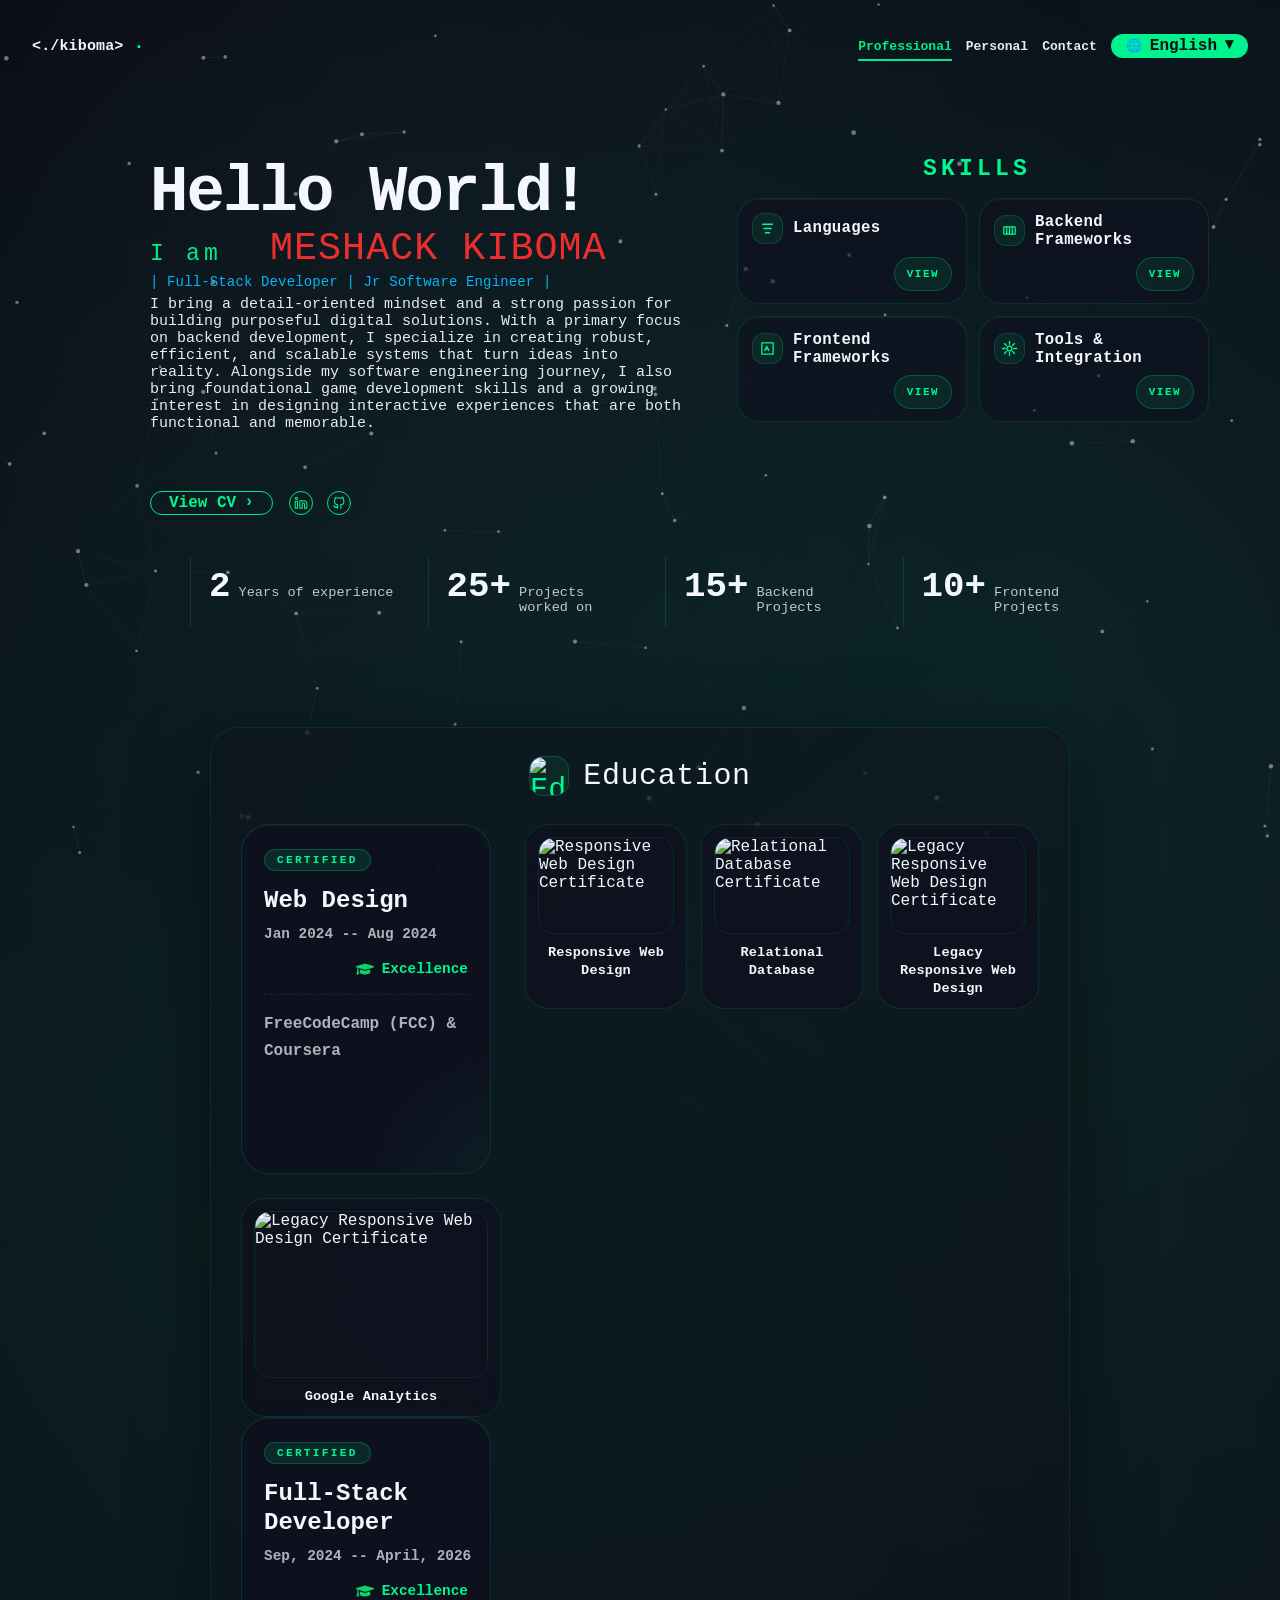
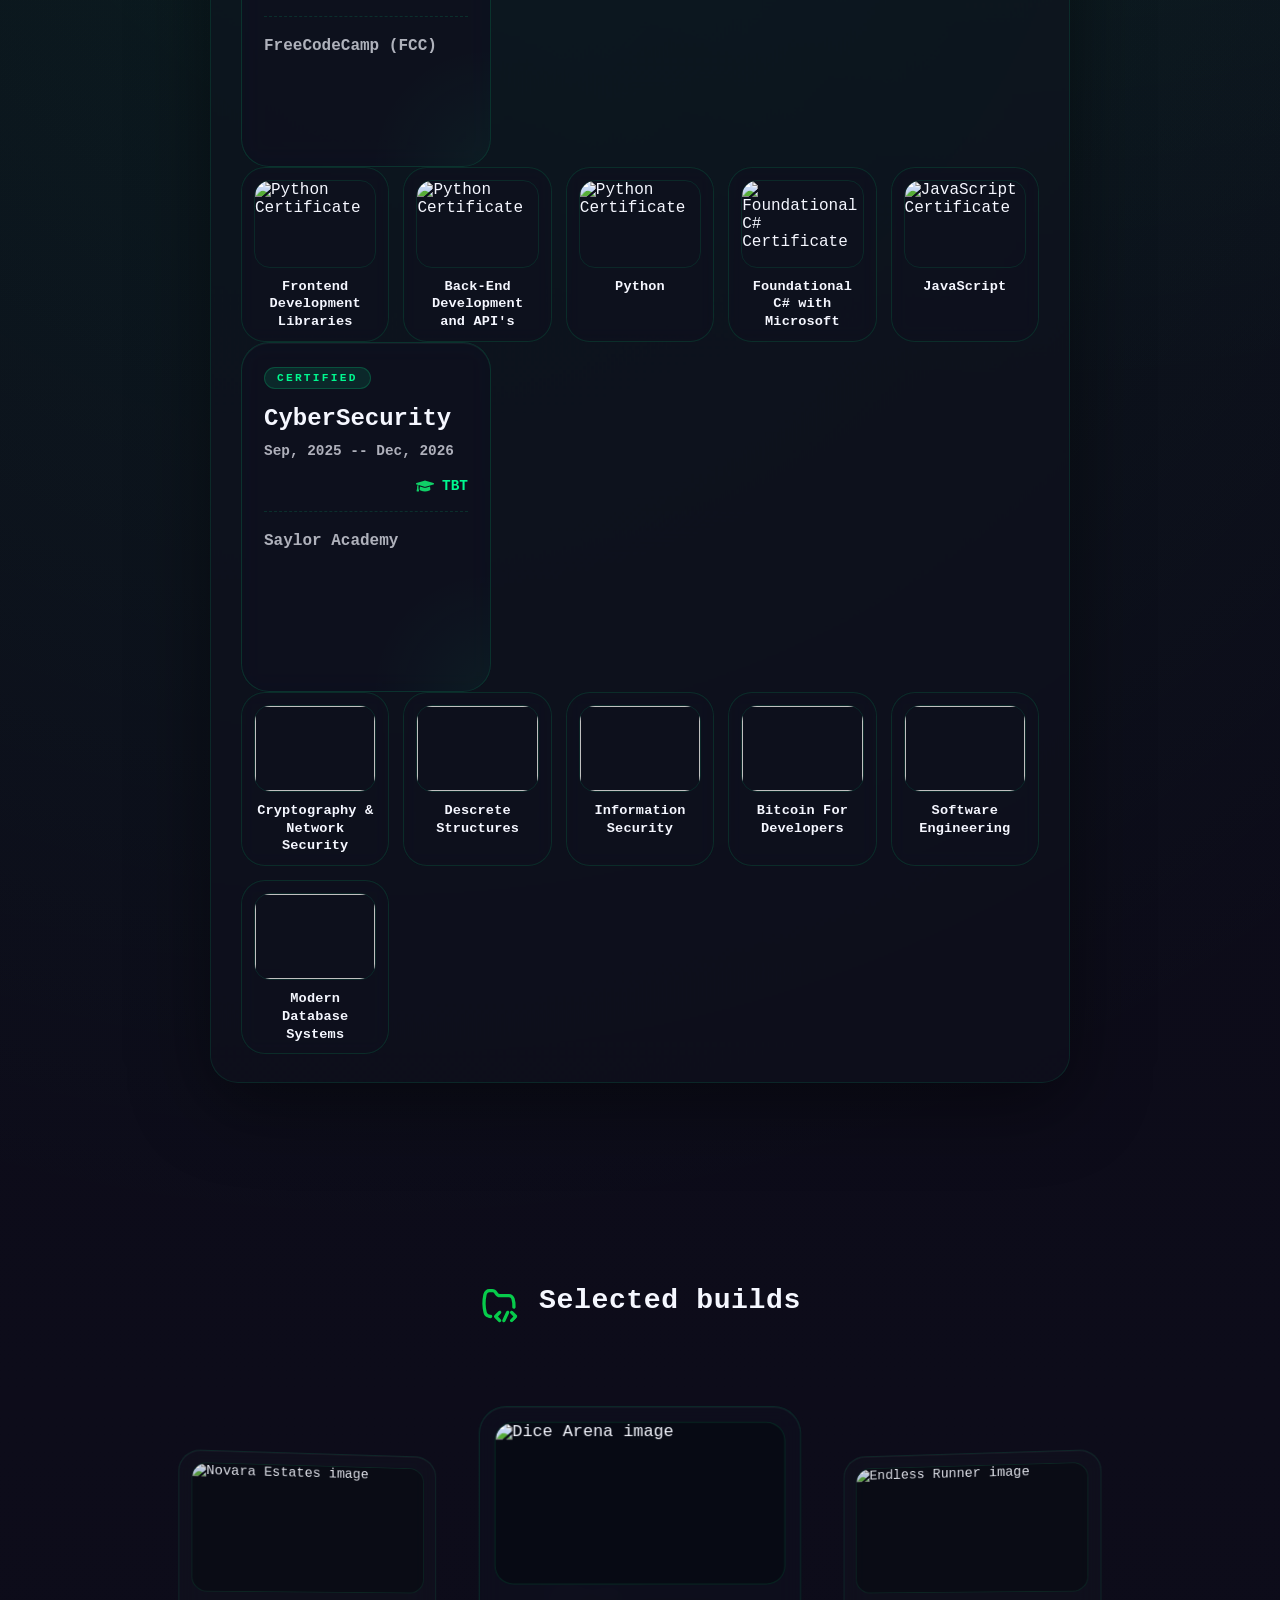
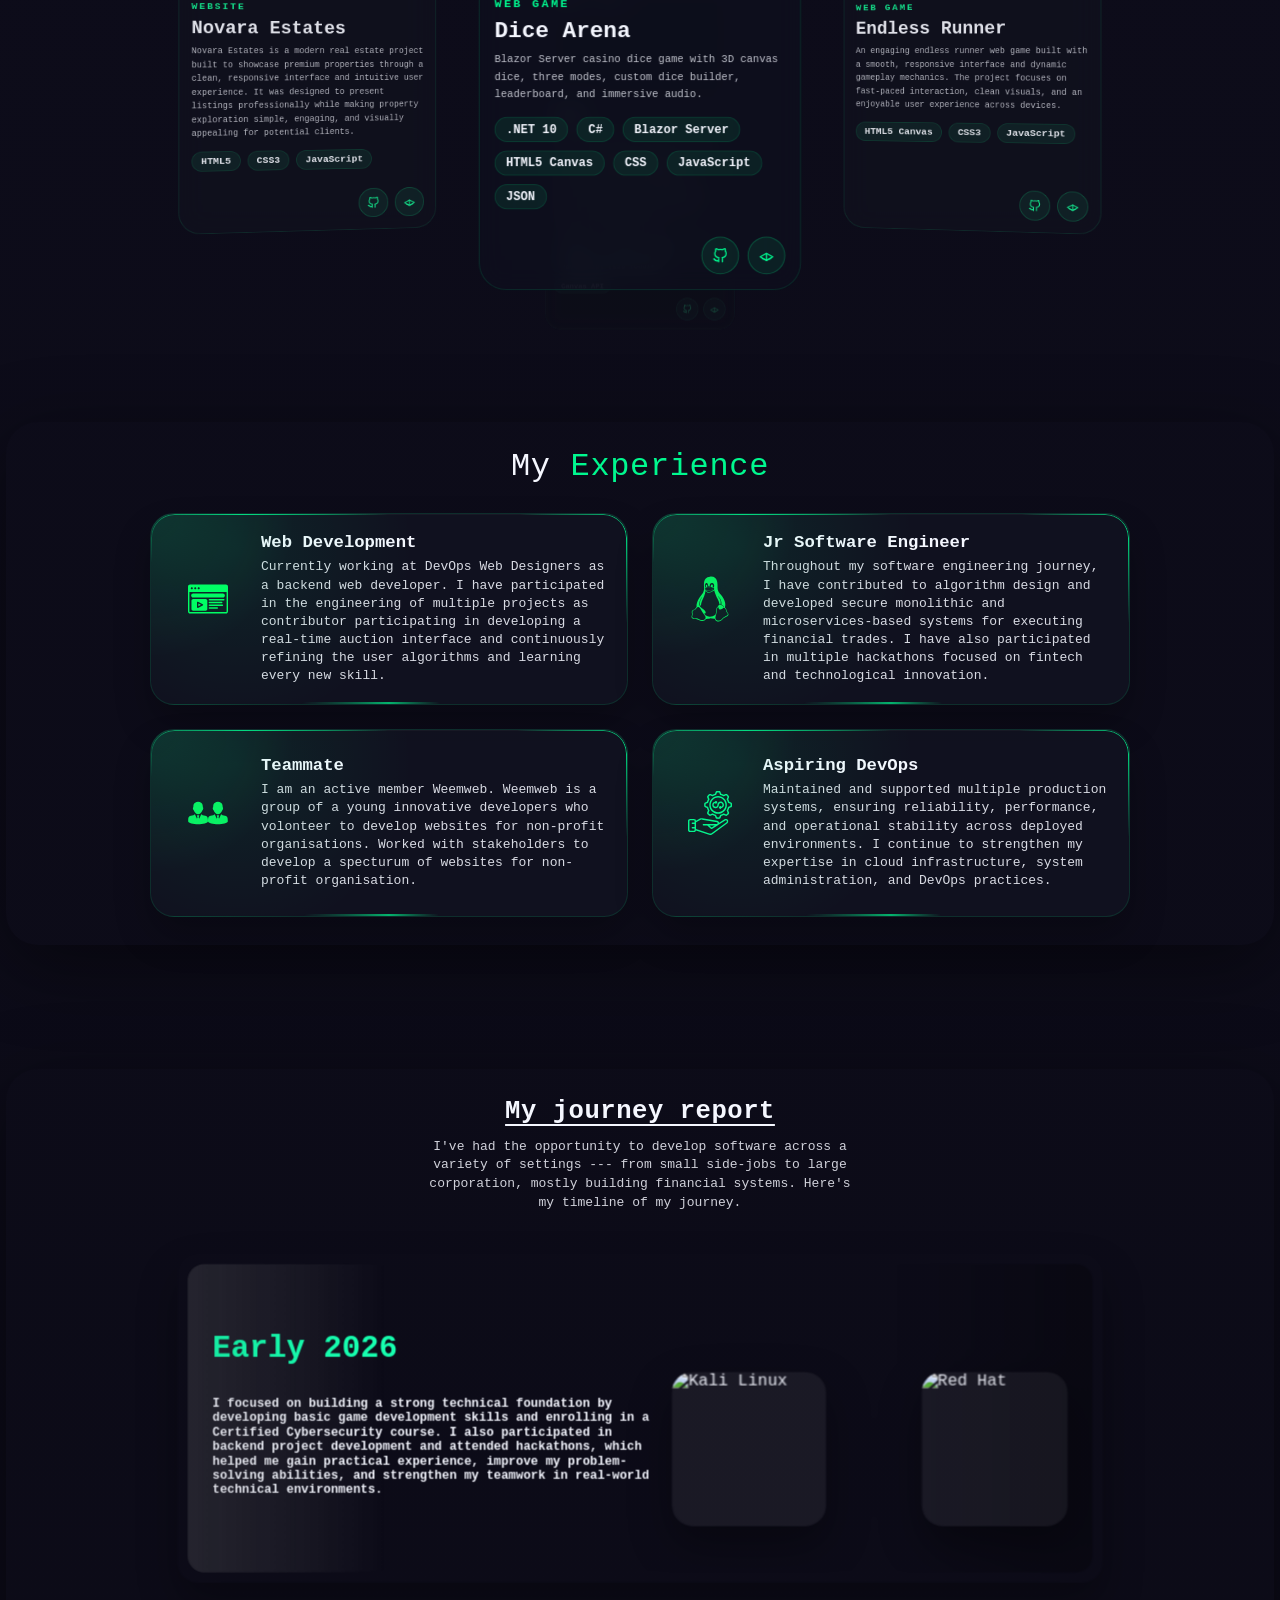
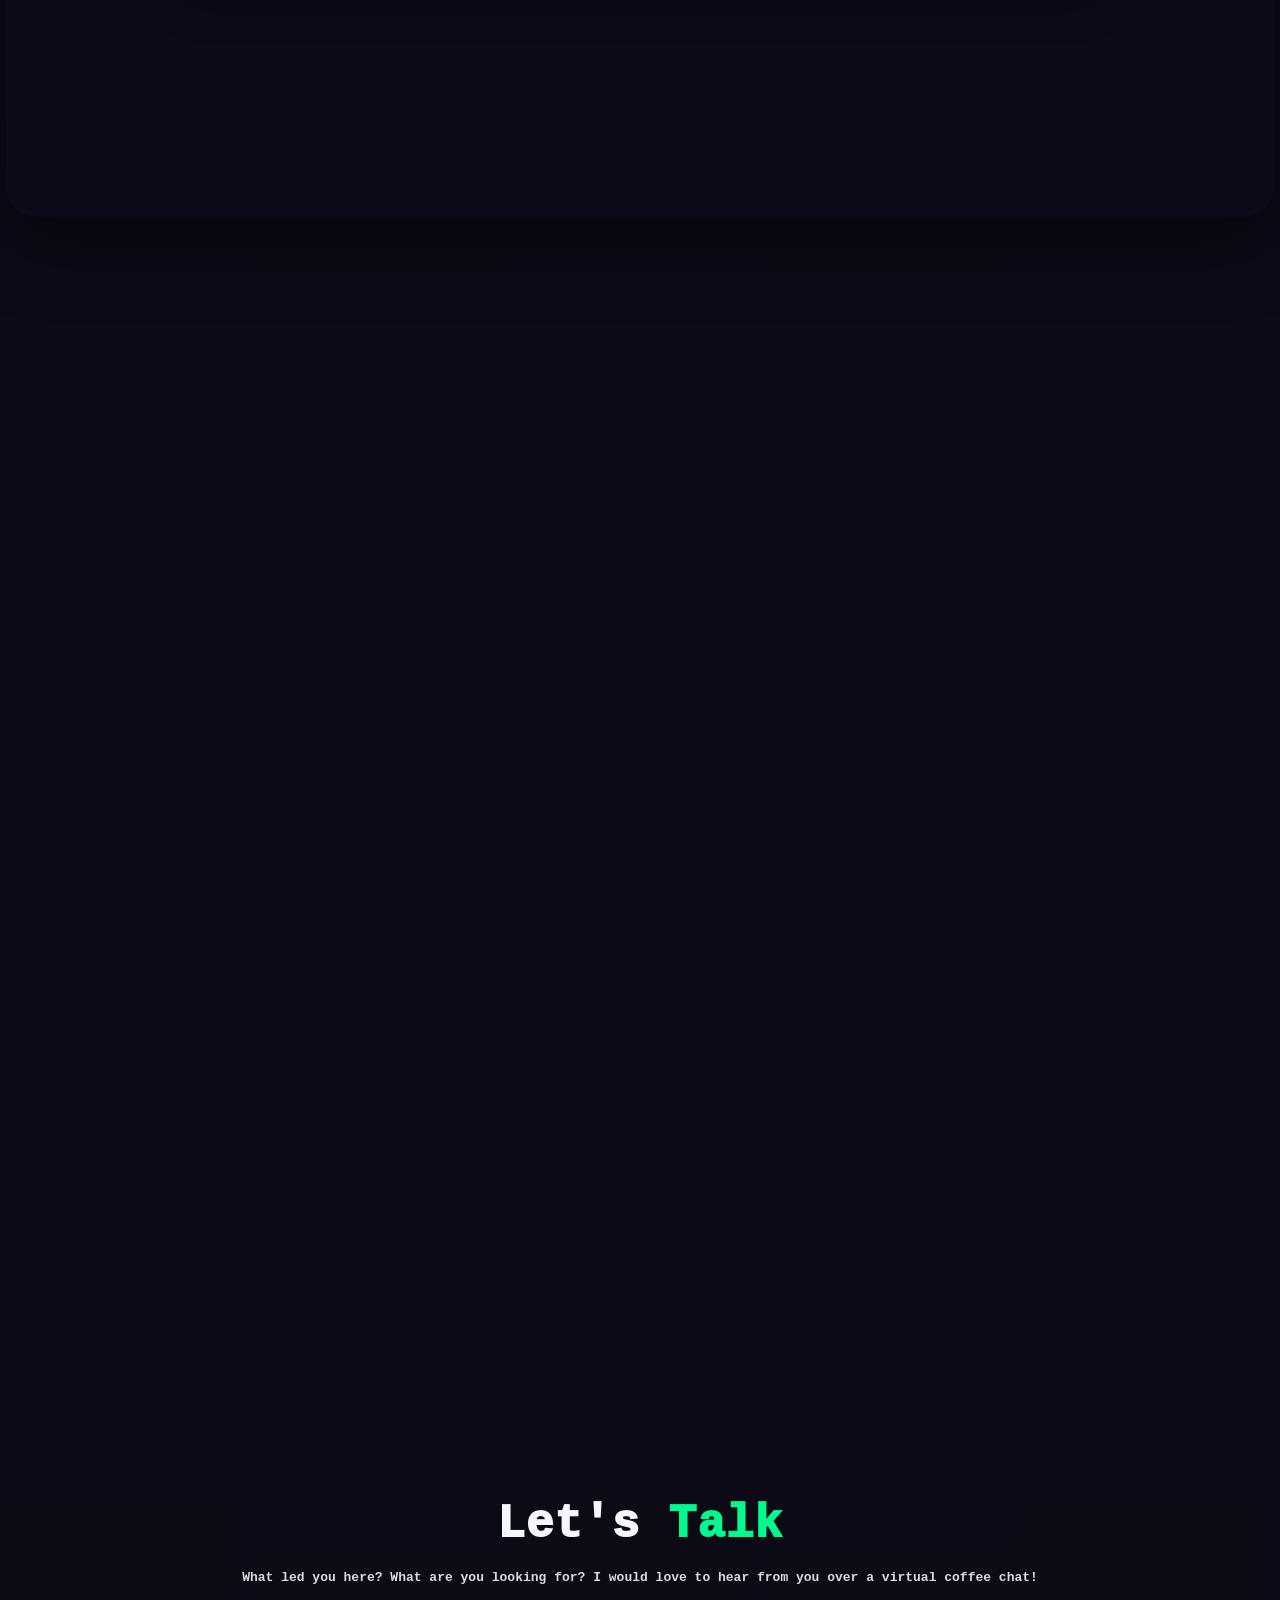
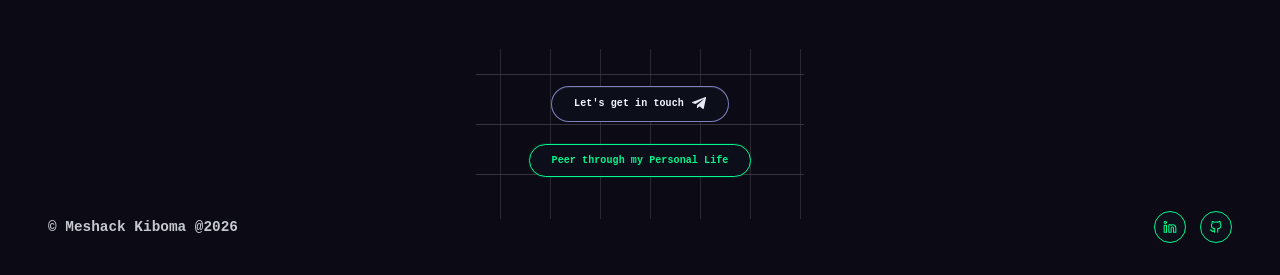
==== index.html @ 8cc611b5 "Add Google analytics Cert" ====
<!DOCTYPE html>
<html lang="en">
  <head>
    <meta charset="UTF-8" />
    <meta name="viewport" content="width=device-width, initial-scale=1.0" />
    <title>&lt;./kiboma&gt; Portfolio</title>
    <meta
      name="description"
      content="Meshack Kiboma | Jr Software engineer | Full Stack Developer | Game Developer | Cryptographer."
    />
    <link rel="stylesheet" href="styles.css" />
  </head>
  <body>
    <canvas id="particle-canvas" aria-hidden="true"></canvas>
    <div class="app-shell">
      <header class="topbar">
        <a class="brand" href="#professional" data-tab-link>
          &lt;./kiboma&gt;
          <span class="brand-dot">.</span>
        </a>
        <nav class="nav" aria-label="Primary">
        <a class="nav-link is-active" href="index.html" data-tab="professional">Professional</a>
        <a class="nav-link" href="personal.html" data-tab="personal">Personal</a>
        <a class="nav-link" href="contact.html" data-tab="contact">Contact</a>

        <div class="language-select" data-select>
          <button class="pill-button language-trigger" type="button" aria-haspopup="listbox" aria-expanded="false">
            <span class="pill-ico" aria-hidden="true">🌐</span>
            <span data-language-label>English</span>
            <span class="chevron">▾</span>
          </button>

          <div class="dropdown" role="listbox" aria-label="Language selector">
            <button type="button" class="dropdown-item is-selected" data-language="English">English</button>
            <button type="button" class="dropdown-item" data-language="Swahili">Swahili</button>
            <button type="button" class="dropdown-item" data-language="Spanish">Spanish</button>
            <button type="button" class="dropdown-item" data-language="Japanese">Japanese</button>
          </div>
        </div>

        <div class="mobile-menu-select" data-select>
          <button class="pill-button language-trigger mobile-menu-trigger" type="button" aria-haspopup="listbox" aria-expanded="false" aria-label="Open menu">
            <span class="hamburger" aria-hidden="true">
              <span></span>
              <span></span>
              <span></span>
            </span>
          </button>
          <div class="dropdown mobile-menu-dropdown" role="listbox" aria-label="Mobile navigation">
            <a class="dropdown-item is-active" href="index.html" data-tab="professional" aria-current="page">Professional</a>
            <a class="dropdown-item" href="personal.html" data-tab="personal">Personal</a>
            <a class="dropdown-item" href="contact.html" data-tab="contact">Contact</a>
            <button type="button" class="dropdown-item" data-language="English">English</button>
          </div>
        </div>
      </nav>
      </header>
      <main>
        <section class="hero" id="professional">
          <div class="hero-copy">
            <div class="name-wrap">
              <h1 class="hero-title">Hello World!</h1>
            </div>
            <p class="eyebrov">I am <p class="name">MESHACK KIBOMA</p></p>
            <p class="hero-summary" data-language-copy>
              | Full-Stack Developer | Jr Software Engineer |
            </p>
            <p class="eyebrow">
              I bring a detail-oriented mindset and a strong passion for building purposeful digital solutions. With a
              primary focus on backend development, I specialize in creating robust, efficient, and scalable systems
              that turn ideas into reality. Alongside my software engineering journey, I also bring foundational game
              development skills and a growing interest in designing interactive experiences that are both functional
              and memorable.
            </p>
            <div class="hero-actions">
              <div class="cv-select" data-select>
                <button class="pill-button cv-trigger" type="button" aria-haspopup="listbox" aria-expanded="false">
                  <span>View CV</span>
                  <span class="chevron">›</span>
                </button>
                <div class="dropdown cv-dropdown" role="listbox" aria-label="CV selector">
                  <button type="button" class="dropdown-item is-selected" data-cv="English CV">English CV</button>
                  <button type="button" class="dropdown-item" data-cv="Swahili CV">Swahili CV</button>
                  <button type="button" class="dropdown-item" data-cv="Spanish CV">Spanish CV</button>
                  <button type="button" class="dropdown-item" data-cv="Japanese CV">Japanese CV</button>
                </div>
              </div>
              <div class="social-links" aria-label="Social links">
                <a
                  class="icon-button"
                  href="https://www.linkedin.com/in/meshack-kiboma-aa88152a0/"
                  aria-label="LinkedIn"
                >
                  <svg
                    viewBox="0 0 24 24"
                    fill="none"
                    stroke="currentColor"
                    stroke-width="1.8"
                    stroke-linecap="round"
                    stroke-linejoin="round"
                    aria-hidden="true"
                  >
                    <path d="M16 8a6 6 0 0 1 6 6v7h-4v-7a2 2 0 0 0-4 0v7h-4V8h4v2" />
                    <path d="M2 9h4v12H2z" />
                    <circle cx="4" cy="4" r="2" />
                  </svg>
                </a>
                <a class="icon-button" href="https://github.com/St-SaintLab" aria-label="GitHub">
                  <svg
                    viewBox="0 0 24 24"
                    fill="none"
                    stroke="currentColor"
                    stroke-width="1.8"
                    stroke-linecap="round"
                    stroke-linejoin="round"
                    aria-hidden="true"
                  >
                    <path
                      d="M9 19c-4.5 1.5-4.5-1.5-6-2m12 4v-3.4c0-1 .3-1.7-.4-2.4 2.8-.3 5.8-1.4 5.8-6.2a4.8 4.8 0 0 0-1.3-3.3 4.4 4.4 0 0 0-.1-3.3s-1.1-.3-3.5 1.3a12.2 12.2 0 0 0-6.4 0C6.7 2.2 5.6 2.5 5.6 2.5a4.4 4.4 0 0 0-.1 3.3A4.8 4.8 0 0 0 4.2 9c0 4.8 3 5.9 5.8 6.2-.5.5-.4 1.2-.3 2.1V21"
                    />
                    <path d="M9 19c-4.5 1.5-4.5-1.5-6-2" />
                  </svg>
                </a>
              </div>
            </div>
          </div>
          <!-- SKILLS PANEL (unchanged) -->
          <aside class="skills-panel" aria-labelledby="skills-title">
            <div class="skills-panel-inner">
              <div class="skills-head">
                <h3 id="skills-title">SKILLS</h3>
              </div>
              <div class="skills-grid">
                <!-- Languages card -->
                <article class="skill-card" data-skill-card>
                  <div class="skill-top">
                    <span class="skill-icon" aria-hidden="true">
                      <svg viewBox="0 0 24 24" fill="none" stroke="currentColor" stroke-width="1.8" stroke-linecap="round" stroke-linejoin="round">
                        <path d="M5 6h14" />
                        <path d="M7 12h10" />
                        <path d="M9 18h6" />
                      </svg>
                    </span>
                    <span class="skill-name">Languages</span>
                  </div>
                  <div class="skill-reveal">
                    <div class="skill-list">
                      <div class="skill-row" data-percent="92"><span class="skill-row-name">Python</span><div class="skill-row-track"><div class="skill-bar"><span class="skill-fill"></span></div><span class="skill-percent">92%</span></div></div>
                      <div class="skill-row" data-percent="90"><span class="skill-row-name">HTML</span><div class="skill-row-track"><div class="skill-bar"><span class="skill-fill"></span></div><span class="skill-percent">90%</span></div></div>
                      <div class="skill-row" data-percent="88"><span class="skill-row-name">CSS</span><div class="skill-row-track"><div class="skill-bar"><span class="skill-fill"></span></div><span class="skill-percent">88%</span></div></div>
                      <div class="skill-row" data-percent="82"><span class="skill-row-name">C#</span><div class="skill-row-track"><div class="skill-bar"><span class="skill-fill"></span></div><span class="skill-percent">82%</span></div></div>
                      <div class="skill-row" data-percent="79"><span class="skill-row-name">Rust</span><div class="skill-row-track"><div class="skill-bar"><span class="skill-fill"></span></div><span class="skill-percent">79%</span></div></div>
                      <div class="skill-row" data-percent="86"><span class="skill-row-name">Java</span><div class="skill-row-track"><div class="skill-bar"><span class="skill-fill"></span></div><span class="skill-percent">86%</span></div></div>
                      <div class="skill-row" data-percent="76"><span class="skill-row-name">C ++</span><div class="skill-row-track"><div class="skill-bar"><span class="skill-fill"></span></div><span class="skill-percent">76%</span></div></div>
                      <div class="skill-row" data-percent="74"><span class="skill-row-name">Swift</span><div class="skill-row-track"><div class="skill-bar"><span class="skill-fill"></span></div><span class="skill-percent">74%</span></div></div>
                      <div class="skill-row" data-percent="78"><span class="skill-row-name">Kotlin</span><div class="skill-row-track"><div class="skill-bar"><span class="skill-fill"></span></div><span class="skill-percent">78%</span></div></div>
                      <div class="skill-row" data-percent="87"><span class="skill-row-name">TypeScript</span><div class="skill-row-track"><div class="skill-bar"><span class="skill-fill"></span></div><span class="skill-percent">87%</span></div></div>
                    </div>
                  </div>
                  <button class="pill-button skill-view-btn" type="button" data-skill-view aria-label="View Languages skills">view</button>
                </article>
                <!-- Backend Frameworks card -->
                <article class="skill-card" data-skill-card>
                  <div class="skill-top">
                    <span class="skill-icon" aria-hidden="true">
                      <svg viewBox="0 0 24 24" fill="none" stroke="currentColor" stroke-width="1.8" stroke-linecap="round" stroke-linejoin="round">
                        <path d="M4 7h16v10H4z" />
                        <path d="M8 7v10" />
                        <path d="M12 7v10" />
                        <path d="M16 7v10" />
                      </svg>
                    </span>
                    <span class="skill-name">Backend Frameworks</span>
                  </div>
                  <div class="skill-reveal">
                    <div class="skill-list">
                      <div class="skill-row" data-percent="91"><span class="skill-row-name">Django(Python)</span><div class="skill-row-track"><div class="skill-bar"><span class="skill-fill"></span></div><span class="skill-percent">91%</span></div></div>
                      <div class="skill-row" data-percent="89"><span class="skill-row-name">Laravel</span><div class="skill-row-track"><div class="skill-bar"><span class="skill-fill"></span></div><span class="skill-percent">89%</span></div></div>
                      <div class="skill-row" data-percent="84"><span class="skill-row-name">Spring</span><div class="skill-row-track"><div class="skill-bar"><span class="skill-fill"></span></div><span class="skill-percent">84%</span></div></div>
                      <div class="skill-row" data-percent="83"><span class="skill-row-name">Ruby on Rails</span><div class="skill-row-track"><div class="skill-bar"><span class="skill-fill"></span></div><span class="skill-percent">83%</span></div></div>
                      <div class="skill-row" data-percent="87"><span class="skill-row-name">ASP.NET Core</span><div class="skill-row-track"><div class="skill-bar"><span class="skill-fill"></span></div><span class="skill-percent">87%</span></div></div>
                      <div class="skill-row" data-percent="82"><span class="skill-row-name">Node.js / Express</span><div class="skill-row-track"><div class="skill-bar"><span class="skill-fill"></span></div><span class="skill-percent">82%</span></div></div>
                      <div class="skill-row" data-percent="88"><span class="skill-row-name">Flask</span><div class="skill-row-track"><div class="skill-bar"><span class="skill-fill"></span></div><span class="skill-percent">88%</span></div></div>
                    </div>
                  </div>
                  <button class="pill-button skill-view-btn" type="button" data-skill-view aria-label="View Backend Frameworks skills">view</button>
                </article>
                <!-- Frontend Frameworks card -->
                <article class="skill-card" data-skill-card>
                  <div class="skill-top">
                    <span class="skill-icon" aria-hidden="true">
                      <svg viewBox="0 0 24 24" fill="none" stroke="currentColor" stroke-width="1.8" stroke-linecap="round" stroke-linejoin="round">
                        <path d="M4 4h16v16H4z" />
                        <path d="M8 15l3-6 3 6" />
                        <path d="M9 13h4" />
                      </svg>
                    </span>
                    <span class="skill-name">Frontend Frameworks</span>
                  </div>
                  <div class="skill-reveal">
                    <div class="skill-list">
                      <div class="skill-row" data-percent="90"><span class="skill-row-name">React</span><div class="skill-row-track"><div class="skill-bar"><span class="skill-fill"></span></div><span class="skill-percent">90%</span></div></div>
                      <div class="skill-row" data-percent="82"><span class="skill-row-name">Angular</span><div class="skill-row-track"><div class="skill-bar"><span class="skill-fill"></span></div><span class="skill-percent">82%</span></div></div>
                      <div class="skill-row" data-percent="78"><span class="skill-row-name">Svelte</span><div class="skill-row-track"><div class="skill-bar"><span class="skill-fill"></span></div><span class="skill-percent">78%</span></div></div>
                      <div class="skill-row" data-percent="86"><span class="skill-row-name">Next.js</span><div class="skill-row-track"><div class="skill-bar"><span class="skill-fill"></span></div><span class="skill-percent">86%</span></div></div>
                      <div class="skill-row" data-percent="74"><span class="skill-row-name">Nuxt</span><div class="skill-row-track"><div class="skill-bar"><span class="skill-fill"></span></div><span class="skill-percent">74%</span></div></div>
                      <div class="skill-row" data-percent="70"><span class="skill-row-name">Ember</span><div class="skill-row-track"><div class="skill-bar"><span class="skill-fill"></span></div><span class="skill-percent">70%</span></div></div>
                    </div>
                  </div>
                  <button class="pill-button skill-view-btn" type="button" data-skill-view aria-label="View Frontend Frameworks skills">view</button>
                </article>
                <!-- Tools & Integration card -->
                <article class="skill-card" data-skill-card>
                  <div class="skill-top">
                    <span class="skill-icon" aria-hidden="true">
                      <svg viewBox="0 0 24 24" fill="none" stroke="currentColor" stroke-width="1.8" stroke-linecap="round" stroke-linejoin="round">
                        <path d="M12 2v4" />
                        <path d="M12 18v4" />
                        <path d="M4.9 4.9l2.8 2.8" />
                        <path d="M16.3 16.3l2.8 2.8" />
                        <path d="M2 12h4" />
                        <path d="M18 12h4" />
                        <path d="M4.9 19.1l2.8-2.8" />
                        <path d="M16.3 7.7l2.8-2.8" />
                        <circle cx="12" cy="12" r="3.5" />
                      </svg>
                    </span>
                    <span class="skill-name">Tools &amp; Integration</span>
                  </div>
                  <div class="skill-reveal">
                    <div class="skill-list">
                      <div class="skill-row" data-percent="88"><span class="skill-row-name">Version control</span><div class="skill-row-track"><div class="skill-bar"><span class="skill-fill"></span></div><span class="skill-percent">88%</span></div></div>
                      <div class="skill-row" data-percent="90"><span class="skill-row-name">Code editors / IDEs</span><div class="skill-row-track"><div class="skill-bar"><span class="skill-fill"></span></div><span class="skill-percent">90%</span></div></div>
                      <div class="skill-row" data-percent="84"><span class="skill-row-name">Build and dependency tools</span><div class="skill-row-track"><div class="skill-bar"><span class="skill-fill"></span></div><span class="skill-percent">84%</span></div></div>
                      <div class="skill-row" data-percent="79"><span class="skill-row-name">CI/CD tools</span><div class="skill-row-track"><div class="skill-bar"><span class="skill-fill"></span></div><span class="skill-percent">79%</span></div></div>
                      <div class="skill-row" data-percent="81"><span class="skill-row-name">API integration tools</span><div class="skill-row-track"><div class="skill-bar"><span class="skill-fill"></span></div><span class="skill-percent">81%</span></div></div>
                      <div class="skill-row" data-percent="76"><span class="skill-row-name">Container and deployment tools</span><div class="skill-row-track"><div class="skill-bar"><span class="skill-fill"></span></div><span class="skill-percent">76%</span></div></div>
                      <div class="skill-row" data-percent="83"><span class="skill-row-name">Testing tools</span><div class="skill-row-track"><div class="skill-bar"><span class="skill-fill"></span></div><span class="skill-percent">83%</span></div></div>
                      <div class="skill-row" data-percent="77"><span class="skill-row-name">Project management tools</span><div class="skill-row-track"><div class="skill-bar"><span class="skill-fill"></span></div><span class="skill-percent">77%</span></div></div>
                      <div class="skill-row" data-percent="75"><span class="skill-row-name">Monitoring tools</span><div class="skill-row-track"><div class="skill-bar"><span class="skill-fill"></span></div><span class="skill-percent">75%</span></div></div>
                    </div>
                  </div>
                  <button class="pill-button skill-view-btn" type="button" data-skill-view aria-label="View Tools and Integration skills">view</button>
                </article>
              </div>
            </div>
          </aside>
          <!-- Skills modal backdrop (unchanged) -->
          <div class="modal-backdrop skills-modal" id="skills-modal" aria-hidden="true">
            <div class="modal-panel skills-modal-panel" role="dialog" aria-modal="true" aria-labelledby="skills-modal-title">
              <div class="modal-head skills-modal-head">
                <div class="skill-modal-title-wrap">
                  <span class="skill-icon skill-modal-icon" data-skill-modal-icon aria-hidden="true"></span>
                  <div>
                    <p class="modal-kicker">Skill breakdown</p>
                    <h3 id="skills-modal-title">Languages</h3>
                  </div>
                </div>
                <button class="modal-close" type="button" data-skill-modal-close aria-label="Close skills popup">×</button>
              </div>
              <div class="skill-modal-body" data-skill-modal-body></div>
            </div>
          </div>
        </section>
        <!-- STATS ROW (unchanged) -->
        <section class="stats-row" aria-label="Statistics">
          <article class="stat-card" data-stat>
            <strong>2</strong>
            <span>Years of experience</span>
          </article>
          <article class="stat-card" data-stat>
            <strong>25+</strong>
            <span>Projects worked on</span>
          </article>
          <article class="stat-card" data-stat>
            <strong>15+</strong>
            <span>Backend Projects</span>
          </article>
          <article class="stat-card" data-stat>
            <strong>10+</strong>
            <span>Frontend Projects</span>
          </article>
        </section>
        <!-- ==================== NEW EDUCATION SECTION ==================== -->
        <section class="content-section education-section" id="education">
          <div class="section-card education-card">
            <div class="education-header">
              <span class="education-icon" aria-hidden="true">
                <svg viewBox="0 0 24 24" fill="none" stroke="currentColor" stroke-width="1.8" stroke-linecap="round" stroke-linejoin="round">
                  <img src="https://cdn.imgtree.co/images/hRj4reM9.png" alt="Education Icon" />
                </svg>
              </span>
              <h2 class="section-title">Education</h2>
            </div>

            <div class="education-grid">
              <!-- New Web Design degree card above Full-Stack -->
              <article class="degree-card">
                <div class="degree-badge">Certified</div>
                <h3 class="degree-title">Web Design</h3>
                <div class="degree-meta">
                  <span class="degree-period">Jan 2024 -- Aug 2024</span>
                  <div class="degree-score-wrap">
                    <img src="assets/star-medal.svg" alt="" class="score-icon" />
                    <span class="degree-score">Excellence</span>
                  </div>
                </div>
                <p class="degree-institution">FreeCodeCamp (FCC) & Coursera</p>
                <div class="degree-decoration"></div>
              </article>


              <div class="certificates-row">
                <!-- Responsive Web Design -->
                <div class="cert-card" data-cert="RWD" data-link="https://www.freecodecamp.org/certification/kiboma/responsive-web-design-v9">
                  <div class="cert-image-wrapper">
                    <img src="https://cdn.imgtree.co/images/6aL9p9VG.png" alt="Responsive Web Design Certificate" loading="lazy" />
                    <div class="cert-overlay">
                      <button class="cert-fullscreen" type="button" aria-label="View full certificate">
                        <svg viewBox="0 0 24 24" fill="none" stroke="currentColor" stroke-width="2">
                          <path d="M8 3H5a2 2 0 0 0-2 2v3m18 0V5a2 2 0 0 0-2-2h-3m0 18h3a2 2 0 0 0 2-2v-3M3 16v3a2 2 0 0 0 2 2h3" />
                        </svg>
                      </button>
                    </div>
                  </div>
                  <span class="cert-title">Responsive Web Design</span>
                </div>
                <!-- Relational Database -->
                <div class="cert-card" data-cert="Database" data-link="https://www.freecodecamp.org/certification/kiboma/relational-databases-v9">
                  <div class="cert-image-wrapper">
                    <img src="https://cdn.imgtree.co/images/vyQzcm39.png" alt="Relational Database Certificate" loading="lazy" />
                    <div class="cert-overlay">
                      <button class="cert-fullscreen" type="button" aria-label="View full certificate">
                        <svg viewBox="0 0 24 24" fill="none" stroke="currentColor" stroke-width="2">
                          <path d="M8 3H5a2 2 0 0 0-2 2v3m18 0V5a2 2 0 0 0-2-2h-3m0 18h3a2 2 0 0 0 2-2v-3M3 16v3a2 2 0 0 0 2 2h3" />
                        </svg>
                      </button>
                    </div>
                  </div>
                  <span class="cert-title">Relational Database</span>
                </div>

                <!-- Legacy Responsive Web Design -->
                <div class="cert-card" data-cert="RWD" data-link="https://www.freecodecamp.org/certification/kiboma/responsive-web-design">
                  <div class="cert-image-wrapper">
                    <img src="https://cdn.imgtree.co/images/spalY8Ow.png" alt="Legacy Responsive Web Design Certificate" loading="lazy" />
                    <div class="cert-overlay">
                      <button class="cert-fullscreen" type="button" aria-label="View full certificate">
                        <svg viewBox="0 0 24 24" fill="none" stroke="currentColor" stroke-width="2">
                          <path d="M8 3H5a2 2 0 0 0-2 2v3m18 0V5a2 2 0 0 0-2-2h-3m0 18h3a2 2 0 0 0 2-2v-3M3 16v3a2 2 0 0 0 2 2h3" />
                        </svg>
                      </button>
                    </div>
                  </div>
                  <span class="cert-title">Legacy Responsive Web Design</span>
                </div>
              </div>
                <!-- Legacy Responsive Web Design -->
                <div class="cert-card" data-cert="RWD" data-link="https://www.coursera.org/account/accomplishments/certificate/DNW9Z2G6VOL6">
                  <div class="cert-image-wrapper">
                    <img src="https://i.ibb.co/zWcMnXvQ/Google-analytics-certificate.png" alt="Legacy Responsive Web Design Certificate" loading="lazy" />
                    <div class="cert-overlay">
                      <button class="cert-fullscreen" type="button" aria-label="View full certificate">
                        <svg viewBox="0 0 24 24" fill="none" stroke="currentColor" stroke-width="2">
                          <path d="M8 3H5a2 2 0 0 0-2 2v3m18 0V5a2 2 0 0 0-2-2h-3m0 18h3a2 2 0 0 0 2-2v-3M3 16v3a2 2 0 0 0 2 2h3" />
                        </svg>
                      </button>
                    </div>
                  </div>
                  <span class="cert-title">Google Analytics</span>
                </div>
              </div>
            
              <!-- Main degree card (Full-Stack Developer) -->
              <article class="degree-card">
                <div class="degree-badge">Certified</div>
                <h3 class="degree-title">Full-Stack Developer</h3>
                <div class="degree-meta">
                  <span class="degree-period">Sep, 2024 -- April, 2026</span>
                  <div class="degree-score-wrap">
                    <img src="assets/star-medal.svg" alt="" class="score-icon" />
                    <span class="degree-score">Excellence</span>
                  </div>
                </div>
                <p class="degree-institution">FreeCodeCamp (FCC)</p>
                <div class="degree-decoration"></div>
              </article>

              <!-- Certificate cards row -->
              <div class="certificates-row">
                <!-- Front end Development Libraries -->
                <div class="cert-card" data-cert="Python" data-link="https://www.freecodecamp.org/certification/kiboma/front-end-development-libraries-v9">
                  <div class="cert-image-wrapper">
                    <img src="https://i.ibb.co/rfRbwJz7/frontend.png" alt="Python Certificate" loading="lazy" />
                    <div class="cert-overlay">
                      <button class="cert-fullscreen" type="button" aria-label="View full certificate">
                        <svg viewBox="0 0 24 24" fill="none" stroke="currentColor" stroke-width="2">
                          <path d="M8 3H5a2 2 0 0 0-2 2v3m18 0V5a2 2 0 0 0-2-2h-3m0 18h3a2 2 0 0 0 2-2v-3M3 16v3a2 2 0 0 0 2 2h3" />
                        </svg>
                      </button>
                    </div>
                  </div>
                  <span class="cert-title">Frontend Development Libraries</span>
                </div>
                <!-- Back-End Development and API's -->
                <div class="cert-card" data-cert="Python" data-link="https://www.freecodecamp.org/certification/kiboma/back-end-development-and-apis-v9">
                  <div class="cert-image-wrapper">
                    <img src="https://i.ibb.co/yG90bpm/backend.png" alt="Python Certificate" loading="lazy" />
                    <div class="cert-overlay">
                      <button class="cert-fullscreen" type="button" aria-label="View full certificate">
                        <svg viewBox="0 0 24 24" fill="none" stroke="currentColor" stroke-width="2">
                          <path d="M8 3H5a2 2 0 0 0-2 2v3m18 0V5a2 2 0 0 0-2-2h-3m0 18h3a2 2 0 0 0 2-2v-3M3 16v3a2 2 0 0 0 2 2h3" />
                        </svg>
                      </button>
                    </div>
                  </div>
                  <span class="cert-title">Back-End Development and API's</span>
                </div>
                <!-- Python -->
                <div class="cert-card" data-cert="Python" data-link="https://www.freecodecamp.org/certification/kiboma/python-v9">
                  <div class="cert-image-wrapper">
                    <img src="https://cdn.imgtree.co/images/DJfe34e7.png" alt="Python Certificate" loading="lazy" />
                    <div class="cert-overlay">
                      <button class="cert-fullscreen" type="button" aria-label="View full certificate">
                        <svg viewBox="0 0 24 24" fill="none" stroke="currentColor" stroke-width="2">
                          <path d="M8 3H5a2 2 0 0 0-2 2v3m18 0V5a2 2 0 0 0-2-2h-3m0 18h3a2 2 0 0 0 2-2v-3M3 16v3a2 2 0 0 0 2 2h3" />
                        </svg>
                      </button>
                    </div>
                  </div>
                  <span class="cert-title">Python</span>
                </div>
                <!-- Foundational C# with Microsoft -->
                <div class="cert-card" data-cert="C#" data-link="https://www.freecodecamp.org/certification/kiboma/foundational-c-sharp-with-microsoft">
                  <div class="cert-image-wrapper">
                    <img src="https://cdn.imgtree.co/images/kbEj3H60.png" alt="Foundational C# Certificate" loading="lazy" />
                    <div class="cert-overlay">
                      <button class="cert-fullscreen" type="button" aria-label="View full certificate">
                        <svg viewBox="0 0 24 24" fill="none" stroke="currentColor" stroke-width="2">
                          <path d="M8 3H5a2 2 0 0 0-2 2v3m18 0V5a2 2 0 0 0-2-2h-3m0 18h3a2 2 0 0 0 2-2v-3M3 16v3a2 2 0 0 0 2 2h3" />
                        </svg>
                      </button>
                    </div>
                  </div>
                  <span class="cert-title">Foundational C# with Microsoft</span>
                </div>

                <!-- JavaScript -->
                <div class="cert-card" data-cert="JavaScript" data-link="https://www.freecodecamp.org/certification/kiboma/javascript-v9">
                  <div class="cert-image-wrapper">
                    <img src="https://cdn.imgtree.co/images/IJe_3S-L.png" alt="JavaScript Certificate" loading="lazy" />
                    <div class="cert-overlay">
                      <button class="cert-fullscreen" type="button" aria-label="View full certificate">
                        <svg viewBox="0 0 24 24" fill="none" stroke="currentColor" stroke-width="2">
                          <path d="M8 3H5a2 2 0 0 0-2 2v3m18 0V5a2 2 0 0 0-2-2h-3m0 18h3a2 2 0 0 0 2-2v-3M3 16v3a2 2 0 0 0 2 2h3" />
                        </svg>
                      </button>
                    </div>
                  </div>
                  <span class="cert-title">JavaScript</span>
                </div>
              </div>

              <!-- Saylor University degree card -->
              <article class="degree-card">
                <div class="degree-badge">Certified</div>
                <h3 class="degree-title">CyberSecurity</h3>
                <div class="degree-meta">
                  <span class="degree-period">Sep, 2025 -- Dec, 2026</span>
                  <div class="degree-score-wrap">
                    <img src="assets/star-medal.svg" alt="" class="score-icon" />
                    <span class="degree-score">TBT</span>
                  </div>
                </div>
                <p class="degree-institution">Saylor Academy</p>
                <div class="degree-decoration"></div>
              </article>

              <!-- Saylor certificates row -->
              <div class="certificates-row">
                <!-- Cryptography & Neywork Security -->
                <div class="cert-card" data-cert="Cryptography" data-link="#">
                  <div class="cert-image-wrapper">
                    <img cert-image-card loading="lazy" />
                    <div class="cert-overlay"></div>
                  </div>
                  <span class="cert-title">Cryptography & Network Security</span>
                </div>

                <!-- Descrete Structures -->
                <div class="cert-card" data-cert="Discrete Structures" data-link="#">
                  <div class="cert-image-wrapper">
                    <img cert-image-card loading="lazy" />
                    <div class="cert-overlay"></div>
                  </div>
                  <span class="cert-title">Descrete Structures</span>
                </div>

                <!-- Information Security -->
                <div class="cert-card" data-cert="Information Security" data-link="#">
                  <div class="cert-image-wrapper">
                    <img cert-image-card loading="lazy" />
                    <div class="cert-overlay"></div>
                  </div>
                  <span class="cert-title">Information Security</span>
                </div>

                <!-- Bitcoin For Developers -->
                <div class="cert-card" data-cert="Bitcoin For Developers" data-link="#">
                  <div class="cert-image-wrapper">
                    <img cert-image-card loading="lazy" />
                    <div class="cert-overlay"></div>
                  </div>
                  <span class="cert-title">Bitcoin For Developers</span>
                </div>

                <!-- Software Engineering -->
                <div class="cert-card" data-cert="Software Engineering" data-link="#">
                  <div class="cert-image-wrapper">
                    <img cert-image-card loading="lazy" />
                    <div class="cert-overlay"></div>
                  </div>
                  <span class="cert-title">Software Engineering</span>
                </div>

                <!-- Modern Database Sytems -->
                <div class="cert-card" data-cert="Modern Database Systems" data-link="#">
                  <div class="cert-image-wrapper">
                    <img cert-image-card loading="lazy" />
                    <div class="cert-overlay"></div>
                  </div>
                  <span class="cert-title">Modern Database Systems</span>
                </div>
              </div>
            </div>
          </div>
        </section>
        <!-- ==================== END EDUCATION SECTION ==================== -->

        <!-- ==================== PROJECTS SECTION ==================== -->
        <section class="content-section projects-section" id="projects" aria-labelledby="projects-title">
          <div class="work-header">
            <span class="work-icon" aria-hidden="true">
              <svg viewBox="0 0 24 24" fill="none" stroke="currentColor" stroke-width="1.8" stroke-linecap="round" stroke-linejoin="round">
                <img src="assets/work.svg" alt="Work Icon" />
              </svg>
            </span>
            <h2 class="projects-title" id="projects-title">Selected builds</h2>
          </div>
          <div class="projects-stage" data-project-stage>
            <!-- Project 1 -->
            <article
              class="project-card"
              data-project-card
              data-slot="0"
              data-project-title="FlashCab Mall"
              data-project-glyph="FM"
              data-project-accent="00f88f"
              data-project-accent-2="19b7ff"
            >
              <div class="project-media">
                <img data-project-image alt="FlashCab Mall preview" loading="lazy" src="[data-uri]" />
              </div>
              <div class="project-copy">
                <p class="project-kicker">Web App</p>
                <h3 class="project-title">Calc</h3>
                <p class="project-description">
                  Calc is a full-stack scientific calculator with a Flask backend and a canvas-rendered UI. It safely
                  evaluates expressions using a custom AST parser, supporting trigonometry, fractions, and notation
                  conversion. The interface features session memory slots, a live clock, and tactile button
                  states---all built with vanilla JavaScript and Python to demonstrate secure math evaluation and
                  polished, responsive design.
                </p>
                <div class="project-tags" aria-label="Tech stack tags">
                  <span>Python 3</span>
                  <span>Flask</span>
                  <span>HTML5</span>
                  <span>CSS3</span>
                  <span>JavaScript (ES6 modules)</span>
                  <span>Canvas API</span>
                </div>
              </div>
              <div class="project-actions" aria-label="Project links">
                <a
                  class="project-action"
                  href="https://github.com/St-SaintLab/rookieCalc"
                  target="_blank"
                  rel="noopener noreferrer"
                  aria-label="FlashCab Mall GitHub repository"
                >
                  <svg
                    viewBox="0 0 24 24"
                    fill="none"
                    stroke="currentColor"
                    stroke-width="1.8"
                    stroke-linecap="round"
                    stroke-linejoin="round"
                    aria-hidden="true"
                  >
                    <path
                      d="M9 19c-4.5 1.5-4.5-1.5-6-2m12 4v-3.4c0-1 .3-1.7-.4-2.4 2.8-.3 5.8-1.4 5.8-6.2a4.8 4.8 0 0 0-1.3-3.3 4.4 4.4 0 0 0-.1-3.3s-1.1-.3-3.5 1.3a12.2 12.2 0 0 0-6.4 0C6.7 2.2 5.6 2.5 5.6 2.5a4.4 4.4 0 0 0-.1 3.3A4.8 4.8 0 0 0 4.2 9c0 4.8 3 5.9 5.8 6.2-.5.5-.4 1.2-.3 2.1V21"
                    />
                    <path d="M9 19c-4.5 1.5-4.5-1.5-6-2" />
                  </svg>
                </a>
                <a
                  class="project-action"
                  href="https://rookie-calc-eeu1.vercel.app/"
                  target="_blank"
                  rel="noopener noreferrer"
                  aria-label="FlashCab Mall live website"
                >
                  <svg
                    viewBox="0 0 24 24"
                    fill="none"
                    stroke="currentColor"
                    stroke-width="1.8"
                    stroke-linecap="round"
                    stroke-linejoin="round"
                    aria-hidden="true"
                  >
                    <path d="M3 14l9-5 9 5-9 5-9-5Z" />
                    <path d="M12 9v10" />
                    <path d="M6 16.2 12 19l6-2.8" />
                  </svg>
                </a>
              </div>
            </article>
            <!-- Project 2 -->
            <article
              class="project-card"
              data-project-card
              data-slot="1"
              data-project-title="NeoPulse Dashboard"
              data-project-glyph="NP"
              data-project-accent="7d5cff"
              data-project-accent-2="00f88f"
            >
              <div class="project-media">
                <img data-project-image alt="NeoPulse Dashboard preview" loading="lazy" src="[data-uri]" />
              </div>
              <div class="project-copy">
                <p class="project-kicker">Web Game</p>
                <h3 class="project-title">Dice Arena</h3>
                <p class="project-description">
                  Blazor Server casino dice game with 3D canvas dice, three modes, custom dice builder, leaderboard,
                  and immersive audio.
                </p>
                <div class="project-tags" aria-label="Tech stack tags">
                  <span>.NET 10</span>
                  <span>C#</span>
                  <span>Blazor Server</span>
                  <span>HTML5 Canvas</span>
                  <span>CSS</span>
                  <span>JavaScript</span>
                  <span>JSON</span>
                </div>
              </div>
              <div class="project-actions" aria-label="Project links">
                <a
                  class="project-action"
                  href="https://github.com/St-SaintLab/rookieDice"
                  target="_blank"
                  rel="noopener noreferrer"
                  aria-label="NeoPulse Dashboard GitHub repository"
                >
                  <svg
                    viewBox="0 0 24 24"
                    fill="none"
                    stroke="currentColor"
                    stroke-width="1.8"
                    stroke-linecap="round"
                    stroke-linejoin="round"
                    aria-hidden="true"
                  >
                    <path
                      d="M9 19c-4.5 1.5-4.5-1.5-6-2m12 4v-3.4c0-1 .3-1.7-.4-2.4 2.8-.3 5.8-1.4 5.8-6.2a4.8 4.8 0 0 0-1.3-3.3 4.4 4.4 0 0 0-.1-3.3s-1.1-.3-3.5 1.3a12.2 12.2 0 0 0-6.4 0C6.7 2.2 5.6 2.5 5.6 2.5a4.4 4.4 0 0 0-.1 3.3A4.8 4.8 0 0 0 4.2 9c0 4.8 3 5.9 5.8 6.2-.5.5-.4 1.2-.3 2.1V21"
                    />
                    <path d="M9 19c-4.5 1.5-4.5-1.5-6-2" />
                  </svg>
                </a>
                <a
                  class="project-action"
                  href="https://rookiedice.fly.dev/"
                  target="_blank"
                  rel="noopener noreferrer"
                  aria-label="NeoPulse Dashboard live website"
                >
                  <svg
                    viewBox="0 0 24 24"
                    fill="none"
                    stroke="currentColor"
                    stroke-width="1.8"
                    stroke-linecap="round"
                    stroke-linejoin="round"
                    aria-hidden="true"
                  >
                    <path d="M3 14l9-5 9 5-9 5-9-5Z" />
                    <path d="M12 9v10" />
                    <path d="M6 16.2 12 19l6-2.8" />
                  </svg>
                </a>
              </div>
            </article>
            <!-- Project 3 -->
            <article
              class="project-card"
              data-project-card
              data-slot="2"
              data-project-title="ArcForge Lab"
              data-project-glyph="AF"
              data-project-accent="ff9f43"
              data-project-accent-2="19b7ff"
            >
              <div class="project-media">
                <img data-project-image alt="ArcForge Lab preview" loading="lazy" src="[data-uri]" />
              </div>
              <div class="project-copy">
                <p class="project-kicker">Website</p>
                <h3 class="project-title">Novara Estates</h3>
                <p class="project-description">
                  Novara Estates is a modern real estate project built to showcase premium properties through a clean,
                  responsive interface and intuitive user experience. It was designed to present listings professionally
                  while making property exploration simple, engaging, and visually appealing for potential clients.
                </p>
                <div class="project-tags" aria-label="Tech stack tags">
                  <span>HTML5</span>
                  <span>CSS3</span>
                  <span>JavaScript</span>
                </div>
              </div>
              <div class="project-actions" aria-label="Project links">
                <a
                  class="project-action"
                  href="https://github.com/St-SaintLab/rookieNovara"
                  target="_blank"
                  rel="noopener noreferrer"
                  aria-label="ArcForge Lab GitHub repository"
                >
                  <svg
                    viewBox="0 0 24 24"
                    fill="none"
                    stroke="currentColor"
                    stroke-width="1.8"
                    stroke-linecap="round"
                    stroke-linejoin="round"
                    aria-hidden="true"
                  >
                    <path
                      d="M9 19c-4.5 1.5-4.5-1.5-6-2m12 4v-3.4c0-1 .3-1.7-.4-2.4 2.8-.3 5.8-1.4 5.8-6.2a4.8 4.8 0 0 0-1.3-3.3 4.4 4.4 0 0 0-.1-3.3s-1.1-.3-3.5 1.3a12.2 12.2 0 0 0-6.4 0C6.7 2.2 5.6 2.5 5.6 2.5a4.4 4.4 0 0 0-.1 3.3A4.8 4.8 0 0 0 4.2 9c0 4.8 3 5.9 5.8 6.2-.5.5-.4 1.2-.3 2.1V21"
                    />
                    <path d="M9 19c-4.5 1.5-4.5-1.5-6-2" />
                  </svg>
                </a>
                <a
                  class="project-action"
                  href="https://rookie-novara.vercel.app/"
                  target="_blank"
                  rel="noopener noreferrer"
                  aria-label="ArcForge Lab live website"
                >
                  <svg
                    viewBox="0 0 24 24"
                    fill="none"
                    stroke="currentColor"
                    stroke-width="1.8"
                    stroke-linecap="round"
                    stroke-linejoin="round"
                    aria-hidden="true"
                  >
                    <path d="M3 14l9-5 9 5-9 5-9-5Z" />
                    <path d="M12 9v10" />
                    <path d="M6 16.2 12 19l6-2.8" />
                  </svg>
                </a>
              </div>
            </article>
            <!-- Project 4 -->
            <article
              class="project-card"
              data-project-card
              data-slot="3"
              data-project-title="Atlas Portfolio"
              data-project-glyph="AP"
              data-project-accent="ff5fa2"
              data-project-accent-2="00f88f"
            >
              <div class="project-media">
                <img data-project-image alt="Atlas Portfolio preview" loading="lazy" src="[data-uri]" />
              </div>
              <div class="project-copy">
                <p class="project-kicker">Web Game</p>
                <h3 class="project-title">Endless Runner</h3>
                <p class="project-description">
                  An engaging endless runner web game built with a smooth, responsive interface and dynamic gameplay
                  mechanics. The project focuses on fast-paced interaction, clean visuals, and an enjoyable user
                  experience across devices.
                </p>
                <div class="project-tags" aria-label="Tech stack tags">
                  <span>HTML5 Canvas</span>
                  <span>CSS3</span>
                  <span>JavaScript</span>
                </div>
              </div>
              <div class="project-actions" aria-label="Project links">
                <a
                  class="project-action"
                  href="https://github.com/St-SaintLab/rookieEndlessRunner"
                  target="_blank"
                  rel="noopener noreferrer"
                  aria-label="Atlas Portfolio GitHub repository"
                >
                  <svg
                    viewBox="0 0 24 24"
                    fill="none"
                    stroke="currentColor"
                    stroke-width="1.8"
                    stroke-linecap="round"
                    stroke-linejoin="round"
                    aria-hidden="true"
                  >
                    <path
                      d="M9 19c-4.5 1.5-4.5-1.5-6-2m12 4v-3.4c0-1 .3-1.7-.4-2.4 2.8-.3 5.8-1.4 5.8-6.2a4.8 4.8 0 0 0-1.3-3.3 4.4 4.4 0 0 0-.1-3.3s-1.1-.3-3.5 1.3a12.2 12.2 0 0 0-6.4 0C6.7 2.2 5.6 2.5 5.6 2.5a4.4 4.4 0 0 0-.1 3.3A4.8 4.8 0 0 0 4.2 9c0 4.8 3 5.9 5.8 6.2-.5.5-.4 1.2-.3 2.1V21"
                    />
                    <path d="M9 19c-4.5 1.5-4.5-1.5-6-2" />
                  </svg>
                </a>
                <a
                  class="project-action"
                  href="https://rookie-endless-runner.vercel.app/"
                  target="_blank"
                  rel="noopener noreferrer"
                  aria-label="Atlas Portfolio live website"
                >
                  <svg
                    viewBox="0 0 24 24"
                    fill="none"
                    stroke="currentColor"
                    stroke-width="1.8"
                    stroke-linecap="round"
                    stroke-linejoin="round"
                    aria-hidden="true"
                  >
                    <path d="M3 14l9-5 9 5-9 5-9-5Z" />
                    <path d="M12 9v10" />
                    <path d="M6 16.2 12 19l6-2.8" />
                  </svg>
                </a>
              </div>
            </article>
          </div>
        </section>
        <!-- ==================== END PROJECTS SECTION ==================== -->

        <!-- ==================== EXPERIENCE SECTION ==================== -->
        <section class="content-section experience-section" id="experience" aria-labelledby="experience-title">
          <div class="experience-shell">
            <div class="section-heading-wrap">
              <h2 class="section-title experience-title" id="experience-title">My <span>Experience</span></h2>
            </div>
            <div class="experience-grid">
              <article class="experience-card experience-card--frontend" data-pattern="orbit">
                <span class="experience-icon" aria-hidden="true">
                  <svg viewBox="0 0 24 24" fill="none">
                    <img src="assets/frontend.svg" alt="Work Icon" />
                  </svg>
                </span>
                <div class="experience-copy">
                  <h3>Web Development</h3>
                  <p>
                    Currently working at DevOps Web Designers as a backend web developer. I have participated in the engineering of multiple projects as contributor participating in developing a real-time auction interface and continuously refining the user algorithms and learning every new skill.
                  </p>
                </div>
              </article>
              <article class="experience-card experience-card--backend" data-pattern="pulse">
                <span class="experience-icon" aria-hidden="true">
                  <svg viewBox="0 0 24 24" fill="none">
                    <img src="assets/Backend.svg" alt="Work Icon" />
                  </svg>
                </span>
                <div class="experience-copy">
                  <h3>Jr Software Engineer</h3>
                  <p>Throughout my software engineering journey, I have contributed to algorithm design and developed secure monolithic and microservices-based systems for executing financial trades. I have also participated in multiple hackathons focused on fintech and technological innovation.</p>
                </div>
              </article>
              <article class="experience-card experience-card--teammate" data-pattern="drift">
                <span class="experience-icon" aria-hidden="true">
                  <svg viewBox="0 0 24 24" fill="none">
                    <img src="assets/Teammate.svg" alt="Work Icon" />
                  </svg>
                </span>
                <div class="experience-copy">
                  <h3>Teammate</h3>
                  <p>I am an active member Weemweb. Weemweb is a group of a young innovative developers who volonteer to develop websites for non-profit organisations. Worked with stakeholders to develop a specturum of websites for non-profit organisation.</p>
                </div>
              </article>
              <article class="experience-card experience-card--devops" data-pattern="sweep">
                <span class="experience-icon" aria-hidden="true">
                  <svg viewBox="0 0 24 24" fill="none">
                    <img src="assets/DevOps.svg" alt="Work Icon" />
                  </svg>
                </span>
                <div class="experience-copy">
                  <h3>Aspiring DevOps</h3>
                  <p>Maintained and supported multiple production systems, ensuring reliability, performance, and operational stability across deployed environments. I continue to strengthen my expertise in cloud infrastructure, system administration, and DevOps practices.</p>
                </div>
              </article>
            </div>
          </div>
        </section>

        <!-- ==================== JOURNEY REPORT SECTION ==================== -->
        <section class="content-section journey-section" id="journey-report" aria-labelledby="journey-title">
          <div class="journey-shell">
            <div class="journey-copy">
              <h2 class="journey-title" id="journey-title">My journey report</h2>
              <p class="journey-description">
                I've had the opportunity to develop software across a variety of settings --- from small side-jobs to
                large corporation, mostly building financial systems. Here's my timeline of my journey.
              </p>
            </div>
            <div class="journey-stage" data-journey-stage>
              <div class="journey-stack">
                <article
                  class="report-card report-card--green"
                  data-report-card
                  data-year="2024"
                  data-index="0"
                  style="--card-fill: #446c2c; --card-fill-2: #395921;"
                >
                  <div class="report-card-surface">
                    <div class="report-card-inner">
                      <div class="report-card-copy">
                        <h3 class="report-year">Early 2026</h3>
                        <p class="report-text">
                          I focused on building a strong technical foundation by developing basic game development skills
                          and enrolling in a Certified Cybersecurity course. I also participated in backend project
                          development and attended hackathons, which helped me gain practical experience, improve my
                          problem-solving abilities, and strengthen my teamwork in real-world technical environments.
                        </p>
                      </div>
                      <div class="report-media" aria-hidden="true">
                        <img src="https://cdn.imgtree.co/images/7RgROKbB.jpg" alt="Kali Linux" loading="lazy" />
                        <img src="https://cdn.imgtree.co/images/WHGDrb3G.jpg" alt="Red Hat" loading="lazy" class="report-media-secondary" />
                      </div>
                    </div>
                  </div>
                </article>
                <article
                  class="report-card report-card--green"
                  data-report-card
                  data-year="2024"
                  data-index="0"
                  style="--card-fill: #446c2c; --card-fill-2: #395921;"
                >
                  <div class="report-card-surface">
                    <div class="report-card-inner">
                      <div class="report-card-copy">
                        <h3 class="report-year">Late 2025</h3>
                        <p class="report-text">
                          I broadened my knowledge by enrolling in new courses, including C# with Microsoft, to strengthen
                          my programming foundation. I also participated in building backend projects and explored game
                          development, gaining practical experience across different areas of software development.
                        </p>
                      </div>
                      <div class="report-media" aria-hidden="true">
                        <img src="https://cdn.imgtree.co/images/lkomfeTo.jpg" alt="Book1" loading="lazy" />
                        <img src="https://cdn.imgtree.co/images/4i_kf2Tq.jpg" alt="Book2" loading="lazy" class="report-media-secondary" />
                      </div>
                    </div>
                  </div>
                </article>
                <article
                  class="report-card report-card--blue"
                  data-report-card
                  data-year="2025"
                  data-index="1"
                  style="--card-fill: #2f5e8d; --card-fill-2: #244a72;"
                >
                  <div class="report-card-surface">
                    <div class="report-card-inner">
                      <div class="report-card-copy">
                        <h3 class="report-year">Mid 2025</h3>
                        <p class="report-text">
                          I focused on expanding my technical foundation by enrolling in courses such as Python, Relational
                          Databases, and Back-End Development and APIs. At the same time, I deployed backend projects,
                          gaining practical experience in building and delivering reliable server-side solutions. This
                          period strengthened both my knowledge and my ability to apply it in real development work.
                        </p>
                      </div>
                      <div class="report-media" aria-hidden="true">
                        <img src="https://cdn.imgtree.co/images/KIIob7ga.jpg" alt="Python 1" loading="lazy" />
                        <img src="https://cdn.imgtree.co/images/k0qBOKMx.jpg" alt="Python 2" loading="lazy" class="report-media-secondary" />
                      </div>
                    </div>
                  </div>
                </article>
                <article
                  class="report-card report-card--gold"
                  data-report-card
                  data-year="2026"
                  data-index="2"
                  style="--card-fill: #927300; --card-fill-2: #775d00;"
                >
                  <div class="report-card-surface">
                    <div class="report-card-inner">
                      <div class="report-card-copy">
                        <h3 class="report-year"> Early 2025</h3>
                        <p class="report-text">
                          I focused on expanding my technical knowledge by enrolling in courses such as Python and Back-End
                          Development and APIs. Alongside learning, I deployed backend projects, gaining practical
                          experience in building and launching functional systems. This period strengthened both my
                          understanding of software development and my ability to apply it in real-world projects. I
                          focused on expanding my technical skills by enrolling in courses such as JavaScript and
                          Responsive Web Design, strengthening my understanding of modern front-end development. During the
                          same period, I also deployed several frontend projects, applying what I learned in real-world
                          builds and improving my ability to create functional, responsive, and user-friendly interfaces.
                        </p>
                      </div>
                      <div class="report-media" aria-hidden="true">
                        <img src="https://cdn.imgtree.co/images/J6yIF9xX.jpg" alt="skills-expansion" loading="lazy" />
                        <img src="https://cdn.imgtree.co/images/S3OrO9cY.jpg" alt="Github" loading="lazy" class="report-media-secondary" />
                      </div>
                    </div>
                  </div>
                </article>
                <article
                  class="report-card report-card--gold"
                  data-report-card
                  data-year="2026"
                  data-index="2"
                  style="--card-fill: #927300; --card-fill-2: #775d00;"
                >
                  <div class="report-card-surface">
                    <div class="report-card-inner">
                      <div class="report-card-copy">
                        <h3 class="report-year"> Before 2025</h3>
                        <p class="report-text">
                          I had always been passionate about computers and programming, even though I had not yet had the
                          opportunity to earn formal certification. Most of my foundational knowledge came from self-learning
                          through YouTube tutorials, where I built a solid understanding of the basics and developed a strong
                          interest in technology and software development.
                        </p>
                      </div>
                      <div class="report-media" aria-hidden="true">
                        <img src="https://cdn.imgtree.co/images/M3ddNqmC.jpg" alt="Passion 1" loading="lazy" />
                        <img src="https://cdn.imgtree.co/images/ANjuPd06.jpg" alt="Passion 2" loading="lazy" class="report-media-secondary" />
                      </div>
                    </div>
                  </div>
                </article>
              </div>
            </div>
          </div>
        </section>

        <!-- ==================== FOOTER SECTION ==================== -->
        <footer class="content-section footer-section" id="footer" aria-labelledby="footer-title">
          <div class="footer-shell">
            <div class="footer-grid">
              <div class="footer-copy">
                <h2 id="footer-title">Let's <span>Talk</span></h2>
                <p>What led you here? What are you looking for? I would love to hear from you over a virtual coffee chat!</p>
              </div>
              <a class="footer-primary" href="contact.html">
                <span>Let's get in touch</span>
                <svg class="footer-arrow" xmlns="http://www.w3.org/2000/svg" viewBox="0 0 512 512" aria-hidden="true" focusable="false">
                  <path d="M470.4354553,45.4225006L16.8273029,221.2490387c-18.253809,8.1874695-24.4278889,24.5854034-4.4127407,33.4840851l116.3710175,37.1726685l281.3674316-174.789505c15.3625488-10.9733887,31.0910339-8.0470886,17.5573425,4.023468L186.0532227,341.074646l-7.5913849,93.0762329c7.0313721,14.3716125,19.9055786,14.4378967,28.1172485,7.2952881l66.8582916-63.5891418l114.5050659,86.1867065c26.5942688,15.8265076,41.0652466,5.6130371,46.7870789-23.3935242L509.835083,83.1804428C517.6329956,47.474514,504.3345032,31.7425518,470.4354553,45.4225006z"></path>
                </svg>
              </a>
              <a class="footer-secondary" href="personal.html">Peer through my Personal Life</a>
              <div class="footer-bottom">
                <span class="footer-signoff">© Meshack Kiboma @2026</span>
                <div class="footer-socials" aria-label="Social links">
                  <a class="footer-social" href="https://www.linkedin.com/in/meshack-kiboma-aa88152a0/" aria-label="LinkedIn">
                    <svg
                      viewBox="0 0 24 24"
                      fill="none"
                      stroke="currentColor"
                      stroke-width="1.8"
                      stroke-linecap="round"
                      stroke-linejoin="round"
                      aria-hidden="true"
                    >
                      <path d="M16 8a6 6 0 0 1 6 6v7h-4v-7a2 2 0 0 0-4 0v7h-4V8h4v2" />
                      <path d="M2 9h4v12H2z" />
                      <circle cx="4" cy="4" r="2" />
                    </svg>
                  </a>
                  <a class="footer-social" href="https://github.com/St-SaintLab" aria-label="GitHub">
                    <svg
                      viewBox="0 0 24 24"
                      fill="none"
                      stroke="currentColor"
                      stroke-width="1.8"
                      stroke-linecap="round"
                      stroke-linejoin="round"
                      aria-hidden="true"
                    >
                      <path
                        d="M9 19c-4.5 1.5-4.5-1.5-6-2m12 4v-3.4c0-1 .3-1.7-.4-2.4 2.8-.3 5.8-1.4 5.8-6.2a4.8 4.8 0 0 0-1.3-3.3 4.4 4.4 0 0 0-.1-3.3s-1.1-.3-3.5 1.3a12.2 12.2 0 0 0-6.4 0C6.7 2.2 5.6 2.5 5.6 2.5a4.4 4.4 0 0 0-.1 3.3A4.8 4.8 0 0 0 4.2 9c0 4.8 3 5.9 5.8 6.2-.5.5-.4 1.2-.3 2.1V21"
                      />
                      <path d="M9 19c-4.5 1.5-4.5-1.5-6-2" />
                    </svg>
                  </a>
                </div>
              </div>
            </div>
          </div>
        </footer>
      </main>
    </div>
    <!-- ==================== FLOATING TABS CONTAINER ==================== -->
    <nav class="floating-tabs" id="floatingTabs" aria-label="Secondary navigation" hidden>
      <a class="floating-tab is-active" href="index.html" data-tab="professional">Professional</a>
      <a class="floating-tab" href="personal.html" data-tab="personal">Personal</a>
      <a class="floating-tab" href="contact.html" data-tab="contact">Contact</a>
    </nav>
    <!-- CV MODAL (updated) -->
    <div class="modal-backdrop" id="cv-modal" aria-hidden="true">
      <div class="modal-panel" role="dialog" aria-modal="true" aria-labelledby="cv-title">
        <div class="modal-head">
          <div>
            <h3 id="cv-title">English Curriculum Vitae</h3>
          </div>
        </div>
        <div class="cv-preview" id="cv-preview" tabindex="0"></div>
        <div class="modal-actions">
          <!-- New Switch CV dropdown (drop-up) -->
          <div class="cv-switch-select" data-select>
            <button class="pill-button modal-btn cv-switch-trigger" type="button" aria-haspopup="listbox" aria-expanded="false">
              <span>Switch CV</span>
              <span class="chevron">▾</span>
            </button>
            <div class="dropdown cv-switch-dropdown drop-up" role="listbox" aria-label="Switch CV">
              <button type="button" class="dropdown-item" data-cv="English CV">English CV</button>
              <button type="button" class="dropdown-item" data-cv="Swahili CV">Swahili CV</button>
              <button type="button" class="dropdown-item" data-cv="Spanish CV">Spanish CV</button>
              <button type="button" class="dropdown-item" data-cv="Japanese CV">Japanese CV</button>
            </div>
          </div>
          <!-- New Download dropdown (drop-up) -->
          <div class="cv-download-select" data-select>
            <button class="pill-button modal-btn cv-download-trigger" type="button" aria-haspopup="listbox" aria-expanded="false">
              <svg class="download-icon" viewBox="0 0 24 24" fill="none" stroke="currentColor" stroke-width="2" stroke-linecap="round" stroke-linejoin="round" aria-hidden="true" width="16" height="16">
                <path d="M21 15v4a2 2 0 0 1-2 2H5a2 2 0 0 1-2-2v-4" />
                <polyline points="7 10 12 15 17 10" />
                <line x1="12" y1="15" x2="12" y2="3" />
              </svg>
              <span>Full CV</span>
            </button>
            <div class="dropdown cv-download-dropdown drop-up" role="listbox" aria-label="Download CV">
              <button type="button" class="dropdown-item" data-format="word">Word</button>
              <button type="button" class="dropdown-item" data-format="pdf">PDF</button>
            </div>
          </div>
          <button class="pill-button modal-btn is-ghost" type="button" data-action="cancel">Cancel</button>
        </div>
      </div>
    </div>
    <script src="script.js"></script>
  </body>
</html>
---- styles.css ----
:root {
  --bg: #0d0c1a;
  --bg-2: #11101f;
  --panel: rgba(20, 22, 40, 0.56);
  --panel-strong: rgba(14, 16, 31, 0.92);
  --line: rgba(36, 255, 170, 0.15);
  --text: #f5f7ff;
  --muted: rgba(245, 247, 255, 0.7);
  --green: #00f88f;
  --green-2: #17ffb0;
  --red: #eb2f2f;
  --shadow: 0 20px 80px rgba(0, 0, 0, 0.45);
  --radius-xl: 30px;
  --radius-lg: 24px;
  --radius-md: 18px;
}

* {
  box-sizing: border-box;
}

html {
  scroll-behavior: smooth;
}

body {
  margin: 0;
  font-family: ui-monospace, SFMono-Regular, Menlo, Monaco, Consolas, "Liberation Mono", "Courier New", monospace;
  background: radial-gradient(circle at 30% 20%, rgba(0, 248, 143, 0.08), transparent 28%), radial-gradient(circle at 80% 10%, rgba(23, 255, 176, 0.08), transparent 22%), linear-gradient(180deg, #0b0a15 0%, #0d0c1a 45%, #0b0a15 100%);
  color: var(--text);
  min-height: 100vh;
  overflow-x: hidden;
}


/* ===================== CURTAIN TRANSITION ===================== */
.curtain-transition {
  position: fixed;
  inset: 0;
  z-index: 9999;
  pointer-events: none;
  display: grid;
  grid-template-columns: 1fr 1fr;
}

.curtain-panel {
  background: linear-gradient(
    135deg,
    rgba(8, 8, 20, 0.98),
    rgba(12, 12, 32, 0.98)
  );
  backdrop-filter: blur(6px);
  transform: translateX(0);
  transition: transform 700ms cubic-bezier(.77,0,.18,1);
}

.curtain-panel.left {
  border-right: 1px solid rgba(0,255,170,0.08);
}

.curtain-panel.right {
  border-left: 1px solid rgba(0,255,170,0.08);
}

.curtain-transition.open .left {
  transform: translateX(-100%);
}

.curtain-transition.open .right {
  transform: translateX(100%);
}

.curtain-transition.closed .left {
  transform: translateX(0);
}

.curtain-transition.closed .right {
  transform: translateX(0);
}

/* subtle glow seam */
.curtain-seam {
  position: absolute;
  top: 0;
  bottom: 0;
  left: 50%;
  width: 2px;
  transform: translateX(-50%);
  background: linear-gradient(
    to bottom,
    transparent,
    rgba(0,255,170,0.35),
    transparent
  );
  opacity: .6;
  filter: blur(.5px);
}
/* ===================== END CURTAIN TRANSITION ===================== */

#particle-canvas {
  position: fixed;
  inset: 0;
  width: 100%;
  height: 100%;
  z-index: 0;
  pointer-events: none;
  opacity: 0.95;
}

.app-shell {
  position: relative;
  z-index: 1;
  width: min(1364px, 100%);
  margin: 0 auto;
  padding: 24px 14px 28px;
}

.topbar {
  display: flex;
  align-items: center;
  justify-content: space-between;
  gap: 20px;
  padding: 10px 18px 16px;
}

.brand {
  color: var(--text);
  text-decoration: none;
  font-size: 15px;
  font-weight: 800;
  letter-spacing: 0.01em;
  display: inline-flex;
  align-items: center;
  gap: 10px;
}

.brand-dot {
  color: var(--green);
  font-size: 1.2em;
  transform: translateY(-3px);
}

.nav {
  display: flex;
  align-items: center;
  gap: 14px;
  flex-wrap: wrap;
  justify-content: flex-end;
}

.nav-link {
  color: var(--text);
  text-decoration: none;
  font-size: 13px;
  font-weight: 700;
  opacity: 0.95;
  padding: 4px 0;
  position: relative;
  transition: color 160ms ease, opacity 160ms ease;
}

.nav-link::after {
  content: "";
  position: absolute;
  left: 0;
  bottom: -3px;
  width: 100%;
  height: 2px;
  background: var(--green);
  transform: scaleX(0);
  transform-origin: left;
  transition: transform 160ms ease;
}

.nav-link:hover,
.nav-link.is-active {
  color: var(--green);
}

.nav-link:hover::after,
.nav-link.is-active::after {
  transform: scaleX(1);
}

.language-select,
.cv-select,
.mobile-menu-select {
  position: relative;
}

.mobile-menu-select {
  display: none;
}

.topbar .pill-button.mobile-menu-trigger {
  justify-content: center;
  gap: 0;
  width: 46px;
  min-width: 46px;
  padding: 0;
  height: 42px;
  margin-top: 30px;
  background: rgba(14, 15, 29, 0.9);
  color: var(--text);
  border-color: rgba(0, 248, 143, 0.26);
  box-shadow: none;
}

.topbar .pill-button.mobile-menu-trigger:hover {
  background: rgba(0, 248, 143, 0.14);
  color: var(--green);
  box-shadow: 0 0 0 6px rgba(0, 248, 143, 0.08);
}

.topbar .pill-button.mobile-menu-trigger .hamburger {
  display: inline-flex;
  flex-direction: column;
  justify-content: center;
  gap: 4px;
  width: 18px;
  height: 14px;
}

.topbar .pill-button.mobile-menu-trigger .hamburger span {
  display: block;
  width: 100%;
  height: 2px;
  border-radius: 999px;
  background: currentColor;
}

.mobile-menu-dropdown {
  min-width: 220px;
}

.mobile-menu-dropdown .dropdown-item {
  text-decoration: none;
}

.pill-button {
  border: 1px solid rgba(0, 248, 143, 0.9);
  background: rgba(0, 248, 143, 0.92);
  color: #07120e;
  border-radius: 999px;
  padding: 11px 16px;
  height: 10px;
  font-size: 10px;
  display: inline-flex;
  align-items: center;
  gap: 8px;
  font: inherit;
  font-weight: 800;
  cursor: pointer;
  box-shadow: 0 0 0 0 rgba(0, 248, 143, 0.15);
  transition: background 160ms ease, color 160ms ease, border-color 160ms ease, transform 160ms ease, box-shadow 160ms ease;
}

.pill-button:hover {
  background: var(--green);
  color: #050a08;
  box-shadow: 0 0 0 6px rgba(0, 248, 143, 0.08);
}

.language-trigger {
  background: rgba(0, 248, 143, 0.98);
  padding-inline: 14px;
}

.pill-ico {
  font-size: 13px;
  line-height: 1;
}

.chevron {
  font-size: 1rem;
  line-height: 1;
  transform: translateY(-1px);
}

.dropdown {
  position: absolute;
  top: calc(100% + 10px);
  right: 0;
  min-width: 100%;
  padding: 8px;
  background: rgba(14, 15, 29, 0.95);
  border: 1px solid rgba(0, 248, 143, 0.2);
  border-radius: 18px;
  box-shadow: 0 24px 70px rgba(0, 0, 0, 0.45);
  backdrop-filter: blur(18px);
  opacity: 0;
  transform: translateY(-6px) scale(0.98);
  pointer-events: none;
  transition: opacity 160ms ease, transform 160ms ease;
  z-index: 20;
}

.dropdown.is-open {
  opacity: 1;
  transform: translateY(0) scale(1);
  pointer-events: auto;
}

/* Drop-up modifier */
.dropdown.drop-up {
  top: auto;
  bottom: calc(100% + 10px);
  transform: translateY(6px) scale(0.98);
}

.dropdown.drop-up.is-open {
  transform: translateY(0) scale(1);
}

.dropdown-item {
  display: block;
  width: 100%;
  text-align: left;
  border: 0;
  background: transparent;
  color: var(--text);
  padding: 12px 12px;
  border-radius: 12px;
  font: inherit;
  cursor: pointer;
  transition: background 150ms ease, color 150ms ease;
}

.dropdown-item:hover,
.dropdown-item.is-selected {
  background: rgba(0, 248, 143, 0.14);
  color: var(--green);
}

main {
  padding: 0 10px;
}

.hero {
  display: grid;
  grid-template-columns: minmax(0, 1fr) minmax(380px, 530px);
  align-items: center;
  column-gap: 34px;
  min-height: 100px;
  padding: 10px 8px 0;
}

.hero-copy {
  padding: 0 0 32px 118px;
}

.eyebrow {
  margin: 0 0 10px;
  color: var(--text);
  font-size: 15px;
  opacity: 0.95;
  transform: translateY(-37px);
}

.eyebrov {
  margin: 0px 0 0px;
  opacity: 0.95;
  font-size: clamp(1.2rem, 1.8vw, 1.6rem);
  letter-spacing: 0.18em;
  color: var(--green);
  transform: translateY(76px);
}

.name {
  margin-left: 120px;
  opacity: 0.95;
  letter-spacing: 1px;
  transform: translateY(-2px);
  color: var(--red);
  font-size: clamp(1.8rem, 3vw, 3.6rem);
}

.skills-kicker,
.section-label,
.modal-kicker {
  margin: 0 0 10px;
  color: var(--text);
  font-size: 1.02rem;
  font-weight: 700;
  opacity: 0.95;
}

.name-wrap {
  position: relative;
  width: fit-content;
  margin-bottom: 22px;
}

.hero-title {
  margin: 0;
  font-size: clamp(3.2rem, 5vw, 4.85rem);
  line-height: 0.92;
  font-weight: 800;
  letter-spacing: -0.03em;
  transform: translateY(80px);
}

.hero-name {
  margin: 14px 0 0;
  font-size: clamp(3.3rem, 5.4vw, 4.9rem);
  line-height: 0.92;
  font-weight: 800;
  letter-spacing: -0.035em;
  color: var(--green);
}

.name-underline {
  width: 0;
  height: 4px;
  border-radius: 999px;
  background: var(--green);
  margin-top: 8px;
  opacity: 0;
  transition: opacity 160ms ease, width 220ms ease;
}

.name-underline.is-visible {
  width: 100%;
  opacity: 1;
}

.hero-summary {
  margin: 1px 0 0;
  max-width: 800px;
  color: rgb(7, 180, 248);
  font-size: 14px;
  font-weight: 2500;
  line-height: 1.55;
  letter-spacing: 0.01em;
  transform: translateY(-40px);
}

.hero-actions {
  display: flex;
  align-items: center;
  gap: 16px;
  margin-top: 22px;
  flex-wrap: wrap;
}

.cv-trigger {
  min-width: 104px;
  justify-content: center;
  background: transparent;
  color: var(--green);
  border-color: rgba(0, 248, 143, 0.92);
  padding-inline: 18px;
  box-shadow: none;
}

.cv-trigger:hover {
  background: var(--green);
  color: #07120e;
}

.cv-dropdown {
  min-width: 210px;
}

.social-links {
  display: inline-flex;
  align-items: center;
  gap: 14px;
}

.icon-button {
  width: 24px;
  height: 24px;
  border-radius: 999px;
  border: 1px solid rgba(0, 248, 143, 0.92);
  color: var(--green);
  display: inline-flex;
  align-items: center;
  justify-content: center;
  text-decoration: none;
  background: transparent;
  transition: background 160ms ease, color 160ms ease, box-shadow 160ms ease, transform 160ms ease;
}

.icon-button svg {
  width: 14px;
  height: 14px;
}

.icon-button:hover {
  background: var(--green);
  color: #07120e;
  box-shadow: 0 0 0 6px rgba(0, 248, 143, 0.08);
  transform: translateY(-1px);
}

.skills-panel {
  position: relative;
  justify-self: end;
  width: min(100%, 720px);
  height: auto;
  margin-right: 10px;
  padding: 5px;
  backdrop-filter: blur(0.01px);
  transform: translateY(-30px);
}

.skills-panel::before {
  content: "";
  position: absolute;
  inset: 7px;
  pointer-events: none;
}

.skills-panel::after {
  content: "";
  position: absolute;
  inset: 16px;
  pointer-events: none;
}

.skills-panel-inner {
  position: relative;
  z-index: 1;
  min-height: 100%;
  padding: 24px 24px 18px;
  display: flex;
  flex-direction: column;
  gap: 16px;
  overflow: visible;
}

.skills-head {
  text-align: center;
  padding-left: 8px;
}

.skills-head h3 {
  margin: 0;
  font-size: clamp(1.2rem, 1.8vw, 1.6rem);
  letter-spacing: 0.18em;
  color: var(--green);
}

.skills-grid {
  display: grid;
  grid-template-columns: repeat(2, minmax(0, 1fr));
  gap: 12px;
  align-content: start;
  flex: 1;
  align-items: stretch;
}

.skill-card {
  position: relative;
  display: flex;
  flex-direction: column;
  min-height: 60px;
  padding: 14px 14px 54px;
  border-radius: 22px;
  background: rgba(15, 17, 31, 0.58);
  border: 1px solid rgba(0, 248, 143, 0.12);
  backdrop-filter: blur(10px);
  box-shadow: inset 0 1px 0 rgba(255, 255, 255, 0.04);
  overflow: visible;
  transition: transform 180ms ease, border-color 180ms ease, box-shadow 180ms ease, background 180ms ease;
}

.skill-card:hover,
.skill-card:focus-within {
  transform: translateY(-4px);
  border-color: rgba(0, 248, 143, 0.24);
  box-shadow: 0 0 0 1px rgba(0, 248, 143, 0.1), 0 24px 60px rgba(0, 0, 0, 0.38);
  background: rgba(15, 17, 31, 0.68);
  z-index: 6;
}

.skill-top {
  display: flex;
  align-items: center;
  gap: 10px;
  margin-bottom: 0;
}

.skill-icon {
  width: 31px;
  height: 31px;
  border-radius: 12px;
  display: inline-flex;
  align-items: center;
  justify-content: center;
  color: var(--green);
  background: rgba(0, 248, 143, 0.08);
  border: 1px solid rgba(0, 248, 143, 0.16);
  flex: 0 0 auto;
}

.skill-icon svg {
  width: 17px;
  height: 17px;
}

.skill-name {
  font-size: 0.98rem;
  font-weight: 800;
  line-height: 1.15;
  color: var(--text);
  letter-spacing: 0.02em;
}

.skill-reveal {
  position: absolute;
  left: 0;
  right: 0;
  bottom: calc(40% + 0.1px);
  max-height: 0;
  opacity: 0;
  transform: translateY(14px) scale(0.975);
  transform-origin: bottom center;
  filter: blur(8px);
  pointer-events: none;
  overflow: hidden;
  transition: max-height 320ms ease, opacity 220ms ease, transform 260ms ease, filter 260ms ease;
  z-index: 8;
}

.skill-card:hover .skill-reveal,
.skill-card:focus-within .skill-reveal {
  max-height: 900px;
  opacity: 1;
  transform: translateY(0) scale(1);
  filter: none;
  pointer-events: auto;
}

.skill-list {
  display: flex;
  flex-direction: column;
  gap: 9px;
  padding: 14px 14px 12px;
  border-radius: 18px;
  border: 1px solid rgba(0, 248, 143, 0.12);
  box-shadow: inset 0 1px 0 rgba(255, 255, 255, 0.04), 0 20px 50px rgba(0, 0, 0, 0.22);
  background: rgba(8, 12, 22, 0.7);
  backdrop-filter: blur(10px);
}

.skill-row {
  display: grid;
  grid-template-columns: minmax(0, 1fr) minmax(116px, 0.92fr);
  align-items: center;
  gap: 10px;
  min-width: 0;
}

.skill-row-name {
  font-size: 8px;
  font-weight: 500;
  letter-spacing: 0.01em;
  color: var(--text);
  white-space: normal;
  line-height: 1.35;
}

.skill-row-track {
  display: flex;
  align-items: center;
  gap: 8px;
  min-width: 0;
}

.skill-bar {
  position: relative;
  height: 2.5px;
  border-radius: 999px;
  background: rgba(255, 255, 255, 0.07);
  overflow: hidden;
  flex: 1 1 auto;
  min-width: 48px;
}

.skill-fill {
  position: absolute;
  inset: 0 auto 0 0;
  width: 0;
  border-radius: inherit;
  background: linear-gradient(90deg, rgba(0, 248, 143, 0.82), rgba(23, 255, 176, 1));
  box-shadow: 0 0 24px rgba(0, 248, 143, 0.38);
  transition: width 1500ms cubic-bezier(0.22, 1, 0.36, 1);
}

.skill-row.is-animated .skill-fill {
  width: calc(var(--percent) * 1%);
}

.skill-percent {
  color: var(--green);
  font-weight: 800;
  font-size: 0.72rem;
  line-height: 1;
  flex: 0 0 auto;
  width: 38px;
  text-align: right;
}

.skill-view-btn {
  position: absolute;
  right: 14px;
  bottom: 12px;
  z-index: 2;
  min-height: 34px;
  padding: 8px 12px;
  font-size: 0.68rem;
  letter-spacing: 0.14em;
  text-transform: uppercase;
  border-color: rgba(0, 248, 143, 0.22);
  background: rgba(0, 248, 143, 0.08);
  color: var(--green);
}

.skill-view-btn:hover {
  background: rgba(0, 248, 143, 0.14);
  color: #07120e;
  box-shadow: 0 0 0 5px rgba(0, 248, 143, 0.06);
}

.skill-view-btn:focus-visible {
  outline: 2px solid rgba(0, 248, 143, 0.48);
  outline-offset: 2px;
}

.skill-view-btn:active {
  transform: translateY(1px);
}

.skills-modal .modal-panel {
  width: min(760px, 100%);
  max-height: min(84vh, 820px);
  gap: 16px;
}

.skills-modal .modal-head {
  align-items: center;
}

.skill-modal-title-wrap {
  display: flex;
  align-items: center;
  gap: 12px;
  min-width: 0;
}

.skill-modal-icon {
  width: 44px;
  height: 44px;
  border-radius: 16px;
  flex: 0 0 auto;
}

.skill-modal-icon svg {
  width: 20px;
  height: 20px;
}

.skill-modal-body {
  flex: 1 1 auto;
  overflow: auto;
  border-radius: 22px;
  border: 1px solid rgba(0, 248, 143, 0.12);
  background: rgba(9, 10, 18, 0.6);
  padding: 18px;
}

.skill-modal-body .skill-list {
  padding: 0;
  background: transparent;
  border: 0;
  box-shadow: none;
  gap: 12px;
}

.skill-modal-body .skill-row {
  grid-template-columns: minmax(0, 1fr) minmax(150px, 0.95fr);
  gap: 12px;
}

.skill-modal-body .skill-row-name {
  font-size: 0.9rem;
}

.skill-modal-body .skill-bar {
  height: 10px;
}

.skill-modal-body .skill-percent {
  width: 42px;
  font-size: 0.78rem;
}

.stats-row {
  display: grid;
  grid-template-columns: repeat(4, minmax(0, 1fr));
  gap: 10px;
  margin: 10px 120px 0 160px;
  padding: 0 6px;
}

.stat-card {
  border-left: 1px solid rgba(0, 248, 143, 0.14);
  padding: 12px 18px;
  display: flex;
  align-items: baseline;
  gap: 8px;
  transition: filter 160ms ease, opacity 160ms ease;
}

.stat-card strong {
  font-size: clamp(2rem, 2.8vw, 3.1rem);
  line-height: 1;
  color: var(--text);
  font-weight: 800;
}

.stat-card span {
  color: rgba(245, 247, 255, 0.78);
  font-size: 0.85rem;
  font-weight: 500;
}

.stats-row.is-hovering .stat-card {
  filter: blur(3px);
  opacity: 0.48;
}

.stats-row.is-hovering .stat-card.is-hovered {
  filter: none;
  opacity: 1;
}

.content-section {
  margin: 28px 120px 0;
  padding: 0 6px 24px;
}

.section-card {
  max-width: 860px;
  border-radius: 28px;
  background: rgba(15, 17, 31, 0.48);
  border: 1px solid rgba(0, 248, 143, 0.1);
  backdrop-filter: blur(12px);
  padding: 26px 28px;
  box-shadow: var(--shadow);
}

.section-card h3 {
  margin: 0 0 10px;
  font-size: 1.5rem;
}

.section-card p {
  margin: 0;
  color: rgba(245, 247, 255, 0.78);
  line-height: 1.65;
}

.modal-backdrop {
  position: fixed;
  inset: 0;
  background: rgba(4, 6, 14, 0.74);
  backdrop-filter: blur(12px);
  display: grid;
  place-items: center;
  padding: 20px;
  opacity: 0;
  pointer-events: none;
  transition: opacity 160ms ease;
  z-index: 50;
}

.modal-backdrop.is-open {
  opacity: 1;
  pointer-events: auto;
}

.modal-panel {
  width: min(920px, 100%);
  max-height: min(84vh, 900px);
  overflow: hidden;
  border-radius: 28px;
  background: linear-gradient(180deg, rgba(17, 19, 37, 0.98), rgba(11, 13, 26, 0.98));
  border: 1px solid rgba(0, 248, 143, 0.18);
  box-shadow: 0 34px 100px rgba(0, 0, 0, 0.5);
  padding: 22px;
  display: flex;
  flex-direction: column;
  gap: 18px;
}

.modal-head {
  display: flex;
  align-items: start;
  justify-content: space-between;
  gap: 18px;
}

.modal-head h3 {
  margin: 0;
  font-size: 1.4rem;
  color: var(--green);
}

.modal-close {
  width: 38px;
  height: 38px;
  border-radius: 50%;
  border: 1px solid rgba(0, 248, 143, 0.18);
  background: rgba(0, 248, 143, 0.06);
  color: var(--text);
  font-size: 1.6rem;
  line-height: 1;
  cursor: pointer;
}

.cv-preview {
  border-radius: 22px;
  border: 1px solid rgba(0, 248, 143, 0.12);
  background: rgba(9, 10, 18, 0.6);
  padding: 22px;
  overflow: auto;
  min-height: 380px;
  color: rgba(245, 247, 255, 0.86);
}

.cv-preview h4 {
  margin: 0 0 10px;
  color: var(--green);
  font-size: 1.15rem;
}

.cv-preview p,
.cv-preview li {
  line-height: 1.65;
  font-size: 0.92rem;
}

.cv-preview ul {
  margin: 10px 0 18px;
  padding-left: 20px;
}

.modal-actions {
  display: flex;
  justify-content: flex-end;
  gap: 10px;
  flex-wrap: wrap;
}

.modal-btn {
  min-width: 118px;
  justify-content: center;
}

.modal-btn.is-ghost {
  background: transparent;
  color: var(--green);
}

.modal-btn.is-ghost:hover {
  background: rgba(0, 248, 143, 0.08);
}

body.modal-open {
  overflow: hidden;
}

/* ===== CV switch & download dropdowns ===== */
.cv-switch-select,
.cv-download-select {
  position: relative;
}

.cv-switch-trigger,
.cv-download-trigger {
  min-width: 118px;
  justify-content: center;
  background: transparent;
  color: var(--green);
  border-color: rgba(0, 248, 143, 0.92);
  padding-inline: 14px;
}

.cv-switch-trigger:hover,
.cv-download-trigger:hover {
  background: var(--green);
  color: #07120e;
}

.cv-switch-dropdown,
.cv-download-dropdown {
  min-width: 180px;
}

.download-icon {
  width: 14px;
  height: 14px;
  margin-right: 2px;
}

/* ===== EDUCATION SECTION ===== */
.education-section {
  display: flex;
  justify-content: center;
  margin-left: auto;
  margin-right: auto;
  margin-top: 100px;
}

.education-card {
  padding: 28px 30px;
  backdrop-filter: blur(1px);
}

.education-header {
  display: flex;
  align-items: center;
  justify-content: center;
  gap: 14px;
  margin-bottom: 28px;
  font-size: 30px;
}

.education-icon {
  width: 40px;
  height: 40px;
  border-radius: 14px;
  display: inline-flex;
  align-items: center;
  justify-content: center;
  color: var(--green);
  background: rgba(0, 248, 143, 0.08);
  border: 1px solid rgba(0, 248, 143, 0.18);
  overflow: hidden;
}

.work-header {
  display: flex;
  align-items: center;
  gap: 20px;
  margin-top: 150px;
  justify-content: center;
}

.work-icon {
  width: 40px;
  height: 40px;
  border-radius: 14px;
  display: inline-flex;
  align-items: center;
  justify-content: center;
  overflow: hidden;
  flex-shrink: 0;
  position: relative;
  top: -3px;
}

.education-icon img {
  width: 100%;
  height: 100%;
  object-fit: contain;
  display: block;
}

.work-icon img {
  width: 100%;
  height: 100%;
  object-fit: contain;
  display: block;
}

.section-title {
  margin: 0;
  text-align: center;
  font-size: 30px;
  font-weight: 400;
  letter-spacing: 0.02em;
  color: var(--text);
  line-height: 1.2;
}

.education-grid {
  display: grid;
  grid-template-columns: minmax(260px, 0.9fr) 2.2fr;
  gap: 24px;
  align-items: start;
}

/* Degree Card */
.degree-card {
  background: rgba(15, 17, 31, 0.58);
  border: 1px solid rgba(0, 248, 143, 0.15);
  border-radius: 28px;
  padding: 24px 22px;
  backdrop-filter: blur(12px);
  position: relative;
  overflow: hidden;
  transition: transform 0.2s ease, border-color 0.2s ease, box-shadow 0.2s ease;
  box-shadow: inset 0 1px 0 rgba(255, 255, 255, 0.04);
  height: 350px;
  width: 250px;
}
.degree-card:hover {
  transform: translateY(-3px);
  border-color: rgba(0, 248, 143, 0.3);
  box-shadow: 0 20px 40px rgba(0, 0, 0, 0.3), 0 0 0 1px rgba(0, 248, 143, 0.1);
}

.degree-badge {
  display: inline-block;
  font-size: 0.7rem;
  font-weight: 800;
  text-transform: uppercase;
  letter-spacing: 0.2em;
  color: var(--green);
  background: rgba(0, 248, 143, 0.1);
  padding: 4px 12px;
  border-radius: 30px;
  margin-bottom: 16px;
  border: 1px solid rgba(0, 248, 143, 0.2);
}

.degree-title {
  margin: 0 0 14px;
  font-size: 1.7rem;
  font-weight: 800;
  line-height: 1.2;
  color: var(--text);
}

.degree-meta {
  display: flex;
  align-items: center;
  justify-content: space-between;
  gap: 18px;
  margin-bottom: 16px;
  flex-wrap: wrap;
}

.degree-period {
  font-size: 0.9rem;
  font-weight: 600;
  color: var(--muted);
  white-space: nowrap;
}

.degree-score-wrap {
  display: inline-flex;
  align-items: center;
  gap: 8px;
  margin-left: auto;
}

.degree-score {
  font-size: 0.9rem;
  font-weight: 700;
  color: var(--green);
  white-space: nowrap;
}

.score-icon {
  width: 18px;
  height: 18px;
  flex: 0 0 auto;
}

.degree-institution {
  margin: 0;
  font-size: 1rem;
  font-weight: 700;
  color: var(--text);
  opacity: 0.9;
  border-top: 1px dashed rgba(0, 248, 143, 0.15);
  padding-top: 16px;
}

.degree-decoration {
  position: absolute;
  bottom: 0;
  right: 0;
  width: 120px;
  height: 120px;
  background: radial-gradient(circle at 100% 100%, rgba(0, 248, 143, 0.05), transparent 70%);
  pointer-events: none;
}

.cert-image-card {
  width: 100%;
  height: 100%;
  display: block;
  object-fit: cover;
  border-radius: inherit;
}

/* ===== PROJECTS SECTION ===== */
.projects-section {
  margin-left: auto;
  margin-right: auto;
  margin-top: 36px;
  padding: 0 6px 18px;
}

.projects-title {
  margin: 0 0 12px;
  font-size: clamp(1.35rem, 2.2vw, 2rem);
  font-weight: 800;
  letter-spacing: 0.02em;
  color: var(--text);
  text-align: center;
}

.projects-stage {
  position: relative;
  min-height: clamp(480px, 56vw, 640px);
  perspective: 1500px;
}

.project-card {
  position: absolute;
  top: 50%;
  left: 50%;
  width: clamp(240px, 24vw, 320px);
  min-height: clamp(390px, 36vw, 470px);
  padding: 14px 14px 58px;
  border-radius: 26px;
  background: rgba(15, 17, 31, 0.58);
  border: 1px solid rgba(0, 248, 143, 0.12);
  backdrop-filter: blur(12px);
  box-shadow: inset 0 1px 0 rgba(255, 255, 255, 0.04);
  overflow: hidden;
  display: flex;
  flex-direction: column;
  gap: 12px;
  transform-style: preserve-3d;
  transition: transform 900ms cubic-bezier(0.22, 1, 0.36, 1), opacity 450ms ease, filter 450ms ease, box-shadow 450ms ease, border-color 450ms ease;
  will-change: transform, opacity;
}

.project-card:hover {
  border-color: rgba(0, 248, 143, 0.26);
  box-shadow: 0 24px 60px rgba(0, 0, 0, 0.38), 0 0 0 1px rgba(0, 248, 143, 0.1);
}

.project-card[data-slot="0"] {
  z-index: 4;
  opacity: 1;
  filter: none;
  transform: translate(-50%, -50%) translate3d(0, 0, 0) scale(1.05);
}

.project-card[data-slot="1"] {
  z-index: 3;
  opacity: 0.9;
  filter: saturate(0.9);
  transform: translate(-50%, -50%) translate3d(-330px, -6px, 0) rotateY(14deg) scale(0.82);
}

.project-card[data-slot="2"] {
  z-index: 3;
  opacity: 0.9;
  filter: saturate(0.9);
  transform: translate(-50%, -50%) translate3d(330px, -6px, 0) rotateY(-14deg) scale(0.82);
}

.project-card[data-slot="3"] {
  z-index: 2;
  opacity: 0.24;
  filter: blur(1px) saturate(0.75);
  transform: translate(-50%, -50%) translate3d(0, 120px, -150px) scale(0.68);
}

.project-media {
  width: 100%;
  aspect-ratio: 1.54 / 0.86;
  border-radius: 18px;
  overflow: hidden;
  border: 1px solid rgba(0, 248, 143, 0.12);
  background: rgba(7, 10, 18, 0.7);
}

.project-media img {
  width: 100%;
  height: 100%;
  display: block;
  object-fit: cover;
}

.project-copy {
  display: flex;
  flex-direction: column;
  gap: 8px;
  min-width: 0;
}

.project-kicker {
  margin: 0;
  font-size: 0.7rem;
  font-weight: 800;
  letter-spacing: 0.2em;
  text-transform: uppercase;
  color: var(--green);
}

.project-title {
  margin: 0;
  font-size: 1.35rem;
  font-weight: 800;
  line-height: 1.14;
  color: var(--text);
}

.project-description {
  margin: 0;
  color: rgba(245, 247, 255, 0.78);
  font-size: 10px;
  line-height: 1.65;
}

.project-tags {
  display: flex;
  flex-wrap: wrap;
  gap: 8px;
  margin-top: 4px;
}

.project-tags span {
  display: inline-flex;
  align-items: center;
  justify-content: center;
  min-height: 24px;
  padding: 4px 10px;
  border-radius: 999px;
  background: rgba(0, 248, 143, 0.08);
  border: 1px solid rgba(0, 248, 143, 0.12);
  color: var(--text);
  font-size: 0.72rem;
  font-weight: 700;
  line-height: 1;
}

.project-actions {
  position: absolute;
  right: 14px;
  bottom: 14px;
  display: inline-flex;
  align-items: center;
  gap: 8px;
  z-index: 2;
}

.project-action {
  width: 36px;
  height: 36px;
  border-radius: 50%;
  border: 1px solid rgba(0, 248, 143, 0.22);
  background: rgba(0, 248, 143, 0.08);
  color: var(--green);
  display: inline-flex;
  align-items: center;
  justify-content: center;
  text-decoration: none;
  transition: background 160ms ease, color 160ms ease, transform 160ms ease, box-shadow 160ms ease;
}

.project-action svg {
  width: 16px;
  height: 16px;
}

.project-action:hover {
  background: var(--green);
  color: #07120e;
  transform: translateY(-1px);
  box-shadow: 0 0 0 6px rgba(0, 248, 143, 0.08);
}

/* Certificates Row */
.certificates-row {
  display: grid;
  grid-template-columns: repeat(auto-fit, minmax(140px, 1fr));
  gap: 14px;
}

.cert-card {
  background: rgba(15, 17, 31, 0.5);
  border: 1px solid rgba(0, 248, 143, 0.12);
  border-radius: 24px;
  padding: 12px 12px 10px;
  backdrop-filter: blur(8px);
  transition: transform 0.2s ease, border-color 0.2s ease, box-shadow 0.2s ease;
  cursor: default;
}

.cert-card:hover {
  transform: translateY(-4px);
  border-color: rgba(0, 248, 143, 0.3);
  box-shadow: 0 14px 30px rgba(0, 0, 0, 0.4);
  background: rgba(20, 22, 40, 0.7);
}

.cert-image-wrapper {
  position: relative;
  width: 100%;
  aspect-ratio: 1.4 / 1;
  border-radius: 16px;
  overflow: hidden;
  border: 1px solid rgba(0, 248, 143, 0.1);
  margin-bottom: 10px;
}

.cert-image-wrapper img {
  width: 100%;
  height: 100%;
  object-fit: cover;
  display: block;
  transition: transform 0.25s ease;
}

.cert-card:hover .cert-image-wrapper img {
  transform: scale(1.05);
}

.cert-overlay {
  position: absolute;
  inset: 0;
  background: rgba(0, 20, 10, 0.4);
  backdrop-filter: blur(2px);
  display: flex;
  align-items: center;
  justify-content: center;
  opacity: 0;
  transition: opacity 0.2s ease;
}

.cert-card:hover .cert-overlay {
  opacity: 1;
}

.cert-fullscreen {
  background: rgba(0, 0, 0, 0.5);
  border: 1.5px solid var(--green);
  border-radius: 50%;
  width: 44px;
  height: 44px;
  display: flex;
  align-items: center;
  justify-content: center;
  color: var(--green);
  cursor: pointer;
  backdrop-filter: blur(8px);
  transition: all 0.2s ease;
  padding: 0;
}

.cert-fullscreen:hover {
  background: var(--green);
  color: #07120e;
  transform: scale(1.08);
  box-shadow: 0 0 20px rgba(0, 248, 143, 0.5);
}

.cert-fullscreen svg {
  width: 22px;
  height: 22px;
  stroke: currentColor;
}

.cert-title {
  display: block;
  font-size: 0.85rem;
  font-weight: 700;
  color: var(--text);
  text-align: center;
  letter-spacing: 0.01em;
  line-height: 1.3;
}

/* Floating tabs */
.floating-tabs {
  position: fixed;
  left: 50%;
  bottom: 20px;
  transform: translateX(-50%);
  display: inline-flex;
  align-items: center;
  gap: 6px;
  padding: 6px;
  border-radius: 999px;
  background: rgba(16, 18, 34, 0.9);
  border: 1px solid rgba(255, 255, 255, 0.12);
  box-shadow: 0 18px 40px rgba(0, 0, 0, 0.45), inset 0 1px 0 rgba(255, 255, 255, 0.06);
  backdrop-filter: blur(16px);
  z-index: 40;
  transition: opacity 0.25s ease, transform 0.25s ease, visibility 0.25s ease;
}

.floating-tabs[hidden] {
  display: none !important;
}

.floating-tab {
  padding: 8px 16px;
  border-radius: 999px;
  font-weight: 800;
  font-size: 0.84rem;
  text-decoration: none;
  color: rgba(245, 247, 255, 0.72);
  background: transparent;
  border: 1px solid transparent;
  transition: background 160ms ease, color 160ms ease, transform 160ms ease, box-shadow 160ms ease;
  letter-spacing: 0.01em;
  line-height: 1;
}

.floating-tab:hover {
  background: rgba(0, 248, 143, 0.08);
  color: var(--green);
}

.floating-tab.is-active {
  background: linear-gradient(180deg, rgba(0, 248, 143, 0.98), rgba(0, 205, 118, 0.92));
  color: #07120e;
  box-shadow: 0 0 0 1px rgba(0, 248, 143, 0.18), 0 10px 24px rgba(0, 248, 143, 0.16);
}

/* ===== EXPERIENCE SECTION (FIXED FOR SVG ICONS) ===== */
.experience-section {
  margin-left: auto;
  margin-right: auto;
  margin-top: 36px;
  padding: 0 6px 24px;
}

.experience-shell {
  border-radius: 32px;
  box-shadow: var(--shadow);
  padding: 26px 24px 28px;
}

.section-heading-wrap {
  display: flex;
  justify-content: center;
  margin-bottom: 26px;
}

.experience-title {
  margin: 0;
  text-align: center;
  font-size: clamp(1.6rem, 2.5vw, 2.3rem);
  letter-spacing: 0.02em;
}

.experience-title span {
  color: var(--green);
}

.experience-grid {
  display: grid;
  grid-template-columns: repeat(2, minmax(0, 1fr));
  gap: 24px 24px;
  width: min(980px, 100%);
  margin: 0 auto;
}

.experience-card {
  position: relative;
  display: grid;
  grid-template-columns: auto 1fr;
  gap: 18px;
  align-items: center;
  padding: 18px 22px;
  border-radius: 24px;
  background: radial-gradient(circle at top left, rgba(0, 248, 143, 0.12), transparent 28%), rgba(18, 20, 34, 0.78);
  border: 1px solid rgba(0, 248, 143, 0.12);
  overflow: hidden;
  isolation: isolate;
  box-shadow: inset 0 1px 0 rgba(255, 255, 255, 0.03), 0 20px 36px rgba(0, 0, 0, 0.24);
}

.experience-card::before {
  content: "";
  position: absolute;
  inset: 0;
  padding: 1.4px;
  border-radius: inherit;
  background: conic-gradient(from 0deg, rgba(0, 248, 143, 0) 0 15%, rgba(0, 248, 143, 0.95) 20%, rgba(0, 248, 143, 0) 26%, rgba(0, 248, 143, 0) 42%, rgba(0, 248, 143, 0.75) 50%, rgba(0, 248, 143, 0) 62%, rgba(0, 248, 143, 0) 78%, rgba(0, 248, 143, 0.9) 84%, rgba(0, 248, 143, 0) 100%);
  opacity: 0.95;
  animation: experience-border-spin 8s linear infinite;
  -webkit-mask: linear-gradient(#000 0 0) content-box, linear-gradient(#000 0 0);
  -webkit-mask-composite: xor;
  mask-composite: exclude;
  pointer-events: none;
}

.experience-card::after {
  content: "";
  position: absolute;
  inset: 0;
  border-radius: inherit;
  background: radial-gradient(circle at 18% 18%, rgba(0, 248, 143, 0.1), transparent 42%);
  opacity: 0.8;
  pointer-events: none;
}

.experience-card--backend::before {
  animation-duration: 9.5s;
  animation-direction: reverse;
}

.experience-card--teammate::before {
  animation-duration: 10.5s;
  animation-delay: -1.8s;
}

.experience-card--devops::before {
  animation-duration: 11.5s;
  animation-delay: -3s;
}

.experience-card:hover {
  border-color: rgba(0, 248, 143, 0.26);
}

.experience-icon {
  position: relative;
  display: grid;
  place-items: center;
  width: 70px;
  height: 150px;
  flex-shrink: 0;
  border-radius: 18px;
  overflow: hidden;
}

.experience-icon svg,
.experience-icon img {
  width: 30px;
  height: 30px;
  display: block;
  object-fit: contain;
  margin: 0;
  color: var(--green);
}

.experience-icon img {
  width: 70px;
  height: 70px;
  margin-bottom: 50px;
}

.experience-copy {
  display: flex;
  flex-direction: column;
  gap: 4px;
}

.experience-copy h3 {
  margin: 0;
  font-size: clamp(1rem, 1.35vw, 1.24rem);
  font-weight: 800;
  line-height: 1.3;
  color: var(--text);
}

.experience-copy p {
  margin: 0;
  color: rgba(245, 247, 255, 0.88);
  font-size: 13px;
  line-height: 1.4;
  max-width: 62ch;
}

@keyframes experience-border-spin {
  to {
    transform: rotate(1turn);
  }
}

/* ===== JOURNEY REPORT SECTION (Book Flip) ===== */
.journey-section {
  margin: 100px auto 0;
  padding: 0 6px;
  min-height: 220vh;
  scroll-margin-top: 92px;
}

.journey-shell {
  position: sticky;
  top: 92px;
  border-radius: 32px;
  box-shadow: var(--shadow);
  padding: 28px 24px 34px;
  overflow: hidden;
  margin-bottom: 50px;
}

.journey-shell::before {
  content: "";
  position: absolute;
  inset: 0;
  opacity: 0.38;
  pointer-events: none;
}

.journey-copy {
  position: relative;
  z-index: 2;
  width: min(760px, 100%);
  margin: 0 auto 48px;
  text-align: center;
}

.journey-title {
  margin: 0;
  font-size: clamp(1.4rem, 2vw, 2rem);
  font-weight: 800;
  letter-spacing: 0.02em;
  text-decoration: underline;
  text-decoration-thickness: 2px;
  text-underline-offset: 6px;
}

.journey-description {
  margin: 12px auto 0;
  max-width: 56ch;
  color: rgba(245, 247, 255, 0.84);
  line-height: 1.45;
  font-size: 13px;
}

.journey-stage {
  position: relative;
  height: clamp(420px, 58vh, 560px);
  margin-top: 22px;
  z-index: 1;
  perspective: 2200px;
  perspective-origin: 50% 50%;
  overflow: visible;
  transform-style: preserve-3d;
}

.journey-stack {
  position: relative;
  width: min(1120px, 100%);
  height: 100%;
  margin: 0 auto;
  transform-style: preserve-3d;
}

.report-card {
  position: absolute !important;
  top: 0 !important;
  left: 50% !important;
  width: min(900px, 100%);
  height: 320px;
  padding: 10px;
  background: transparent;
  border-radius: 20px;
  overflow: hidden;
  transform: translate3d(calc(-50% + var(--journey-x, 0px)), var(--journey-y, 0px), var(--journey-z, 0px)) rotateY(var(--journey-rotate-y, 0deg)) scale(var(--journey-scale, 1));
  transform-origin: center center;
  backface-visibility: hidden;
  transform-style: preserve-3d;
  z-index: var(--journey-z-index, 1);
  transition: none;
  will-change: transform;
  box-shadow: 0 20px 40px rgba(0, 0, 0, 0.3);
  margin: 0 !important;
}

.report-card::before,
.report-card::after {
  content: "";
  position: absolute;
  inset: 10px;
  border-radius: 16px;
  pointer-events: none;
  backface-visibility: hidden;
}

.report-card::before {
  background: linear-gradient(90deg, rgba(255, 255, 255, 0.16), rgba(255, 255, 255, 0) 22%, rgba(255, 255, 255, 0) 78%, rgba(0, 0, 0, 0.18));
  opacity: 0.72;
  mix-blend-mode: screen;
}

.report-card::after {
  inset: 10px 10px 10px 10px;
  background: linear-gradient(90deg, rgba(0, 0, 0, 0.22), transparent 18%, transparent 82%, rgba(0, 0, 0, 0.3));
  opacity: 0.42;
  mix-blend-mode: multiply;
}

.report-card-surface {
  position: relative;
  width: 100%;
  height: 100%;
  padding: 24px;
  border-radius: 18px;
  overflow: hidden;
  border: rgb(6, 252, 149);
  backface-visibility: hidden;
  filter: none;
  transform: translateZ(0);
}

.report-card-inner {
  position: relative;
  z-index: 1;
  height: 100%;
  display: grid;
  grid-template-columns: minmax(0, 1.05fr) minmax(280px, 0.95fr);
  gap: 22px;
  align-items: center;
  transform-style: preserve-3d;
}

.report-media {
  display: grid;
  grid-template-columns: minmax(0, 1fr) minmax(100px, 0.6fr);
  gap: 5px;
  align-items: center;
}

.report-media img {
  width: 150px;
  height: 150px;
  margin-top: 60px;
  display: block;
  object-fit: cover;
  border-radius: 20px;
  box-shadow: 0 18px 42px rgba(0, 0, 0, 0.34);
  background: rgba(255, 255, 255, 0.06);
  max-width: 100%;
}

.report-media img:first-child {
  min-height: 150px;
}

.report-media-secondary {
  min-height: 150px;
}

.report-name {
  font-size: 20px;
  font-weight: 300;
  margin: 3px 0 8px;
}

.report-text {
  font-size: 12px;
  font-weight: 600;
  margin: 0 0 8px;
}

.report-year {
  color: #17ffb0;
  font-size: 30px;
  margin-top: 0;
}

.report-description {
  margin: 0;
  color: rgba(245, 247, 255, 0.84);
  line-height: 1.45;
  font-size: 0.95rem;
}

@media (max-width: 1180px) {
}

@media (max-width: 1180px) {
  .journey-section {
    min-height: 250vh;
  }
  .journey-shell {
    top: 84px;
    padding: 24px 18px 28px;
  }
  .journey-stage {
    height: clamp(470px, 68vh, 640px);
  }
  .report-card-inner {
    grid-template-columns: 1fr;
  }
  .report-media {
    grid-template-columns: repeat(2, minmax(0, 1fr));
  }
}

@media (max-width: 760px) {
  .journey-section {
    min-height: 320vh;
  }
  .journey-shell {
    top: 72px;
    border-radius: 28px;
    padding: 22px 14px 26px;
  }
  .journey-stage {
    height: clamp(540px, 74vh, 700px);
  }
  .report-card {
    height: auto;
    min-height: 0;
    padding: 8px;
  }
  .report-card-surface {
    border-radius: 20px;
    padding: 18px;
  }
  .report-media {
    grid-template-columns: 1fr;
  }
  .report-media img:first-child {
    min-height: 220px;
  }
}

@media (prefers-reduced-motion: reduce) {
  .journey-stage {
    perspective: none;
  }
  .report-card {
    transition: opacity 0.2s ease;
  }
}

/* ===== FOOTER SECTION ===== */
.footer-section {
  margin-left: auto;
  margin-right: auto;
  margin-top: 0px;
  padding: 0 6px 6px;
}

.footer-shell {
  border-radius: 0;
  box-shadow: none;
  overflow: hidden;
  position: relative;
}

.footer-shell::before {
  content: "";
  position: absolute;
  inset: 200px 470px 50px 470px;
  background: linear-gradient(90deg, transparent 0 24px, rgba(255, 255, 255, 0.466) 24px 25px, transparent 25px 100%), linear-gradient(0deg, transparent 0 24px, rgba(255, 255, 255, 0.623) 24px 25px, transparent 25px 100%);
  background-size: 50px 50px;
  opacity: 0.28;
  pointer-events: none;
}

.footer-grid {
  position: relative;
  min-height: 420px;
  display: grid;
  grid-template-columns: 1fr auto 1fr;
  grid-template-rows: 1fr auto auto;
  align-items: center;
  padding: 42px 42px 26px;
  gap: 22px;
}

.footer-copy {
  grid-column: 1 / -1;
  text-align: center;
  align-self: start;
  margin-top: 8px;
}

.footer-copy h2 {
  margin: 0 0 18px;
  font-size: clamp(2.3rem, 3.6vw, 3.45rem);
  letter-spacing: 0.02em;
  font-weight: 1000;
}

.footer-copy h2 span {
  color: var(--green);
}

.footer-copy p {
  margin: 0 auto;
  color: rgba(245, 247, 255, 0.88);
  font-size: 13px;
  font-weight: 700;
  line-height: 1.45;
}

.footer-primary,
.footer-secondary {
  justify-self: center;
  display: inline-flex;
  align-items: center;
  justify-content: center;
  font-size: 10px;
  padding: 10px 22px;
  border-radius: 999px;
  text-decoration: none;
  font-weight: 800;
  letter-spacing: 0.01em;
  transition: transform 160ms ease, box-shadow 160ms ease, background 160ms ease, color 160ms ease;
}

.footer-primary {
  grid-column: 2;
  grid-row: 2;
  background: rgba(13, 15, 27, 0.98);
  color: var(--text);
  border: 1.5px solid rgba(174, 176, 255, 0.7);
  box-shadow: inset 0 1px 0 rgba(255, 255, 255, 0.08);
  display: inline-flex;
  align-items: center;
  gap: 8px;
}

.footer-primary:hover {
  transform: translateY(-1px);
}

.footer-arrow {
  width: 14px;
  height: 14px;
  flex: 0 0 auto;
  fill: currentColor;
  display: block;
  opacity: 0.95;
  transform: translateY(-1px);
}

.footer-secondary {
  grid-column: 2;
  grid-row: 3;
  color: var(--green);
  border: 1.5px solid var(--green);
  background: rgba(13, 15, 27, 0.9);
  box-shadow: 0 0 0 1px rgba(0, 248, 143, 0.1);
}

.footer-secondary:hover {
  transform: translateY(-1px);
  box-shadow: 0 0 0 6px rgba(0, 248, 143, 0.06);
}

.footer-bottom {
  grid-column: 1 / -1;
  display: flex;
  align-items: center;
  justify-content: space-between;
  gap: 16px;
  margin-top: 12px;
}

.footer-signoff {
  color: rgba(245, 247, 255, 0.8);
  font-weight: 700;
  font-size: 0.9rem;
}

.footer-socials {
  display: inline-flex;
  align-items: center;
  gap: 14px;
}

.footer-social {
  width: 32px;
  height: 32px;
  border-radius: 50%;
  display: grid;
  place-items: center;
  color: var(--green);
  border: 1.5px solid var(--green);
  text-decoration: none;
  background: rgba(13, 15, 27, 0.9);
  transition: transform 160ms ease, background 160ms ease, color 160ms ease, box-shadow 160ms ease;
}

.footer-social svg {
  width: 14px;
  height: 14px;
}

.footer-social:hover {
  transform: translateY(-1px);
  background: var(--green);
  color: #07120e;
  box-shadow: 0 0 0 6px rgba(0, 248, 143, 0.08);
}

/* Responsive adjustments */
@media (min-width: 1600px) {
  .app-shell {
    width: min(1480px, 100%);
    padding: 26px 18px 32px;
  }

  .topbar {
    padding: 12px 20px 16px;
  }

  .hero {
    grid-template-columns: minmax(0, 1.04fr) minmax(400px, 540px);
    column-gap: 36px;
  }

  .hero-copy {
    padding-left: 120px;
  }

  .skills-panel {
    width: min(100%, 760px);
  }

  .skills-panel-inner {
    padding: 26px 24px 20px;
    gap: 18px;
  }

  .skills-grid {
    grid-template-columns: repeat(2, minmax(0, 1fr));
    gap: 12px;
  }

  .skill-card {
    padding: 15px 15px 58px;
  }

  .skill-icon {
    width: 32px;
    height: 32px;
  }

  .skill-name {
    font-size: 1rem;
  }

  .stats-row {
    margin-left: 120px;
    margin-right: 120px;
  }

  .content-section {
    margin-left: 120px;
    margin-right: 120px;
  }

  .education-grid {
    grid-template-columns: minmax(260px, 0.92fr) 2fr;
  }

  .certificates-row {
    grid-template-columns: repeat(3, minmax(0, 1fr));
  }

  .projects-stage {
    min-height: clamp(480px, 32vw, 700px);
  }

  .experience-grid {
    grid-template-columns: repeat(2, minmax(0, 1fr));
  }

  .journey-section {
    min-height: 180vh;
  }

  .footer-grid {
    padding-inline: 48px;
  }

  .modal-panel {
    width: min(940px, calc(100vw - 40px));
  }

  .skills-modal .modal-panel {
    width: min(780px, calc(100vw - 40px));
  }

  .floating-tabs {
    bottom: 20px;
  }
}

@media (min-width: 2200px) {
  .app-shell {
    width: min(1600px, 100%);
  }

  .hero {
    grid-template-columns: minmax(0, 1.05fr) minmax(440px, 600px);
  }

  .skills-panel {
    width: min(100%, 820px);
  }

  .skills-grid {
    grid-template-columns: repeat(2, minmax(0, 1fr));
  }

  .projects-stage {
    min-height: clamp(520px, 30vw, 780px);
  }

  .journey-section {
    min-height: 170vh;
  }

  .journey-shell {
    top: 84px;
    padding: 28px 26px 34px;
  }

  .journey-stage {
    height: clamp(500px, 36vh, 640px);
  }

  .report-card {
    width: min(980px, 100%);
    height: 360px;
  }

  .report-card-surface {
    padding: 26px;
  }

  .report-media img {
    width: 180px;
    height: 180px;
  }

  .modal-panel {
    width: min(1000px, calc(100vw - 56px));
  }

  .skills-modal .modal-panel {
    width: min(840px, calc(100vw - 56px));
  }
}

@media (max-width: 1180px) {
  .app-shell {
    width: min(100%, 1180px);
    padding: 22px 12px 26px;
  }

  .topbar {
    padding: 8px 12px 14px;
    gap: 16px;
  }

  .hero {
    grid-template-columns: 1fr;
    row-gap: 20px;
    min-height: auto;
    padding: 6px 6px 0;
  }

  .hero-copy {
    padding: 0 18px 18px 36px;
  }

  .skills-panel {
    width: min(100%, 720px);
    margin-left: 20px;
    transform: translateY(-10px);
  }

  .skills-panel-inner {
    padding: 22px 18px 18px;
  }

  .skills-grid {
    grid-template-columns: repeat(2, minmax(0, 1fr));
    gap: 10px;
  }

  .skill-card {
    padding: 14px 14px 52px;
  }

  .stats-row,
  .content-section {
    margin-left: 22px;
    margin-right: 22px;
  }

  .stats-row {
    grid-template-columns: repeat(4, minmax(0, 1fr));
    gap: 8px;
  }

  .education-section {
    margin-top: 44px;
  }

  .education-grid {
    grid-template-columns: 1fr;
    gap: 16px;
  }

  .education-card {
    padding: 24px 20px;
  }

  .certificates-row {
    grid-template-columns: repeat(3, minmax(0, 1fr));
    gap: 10px;
  }

  .projects-section {
    margin-top: 32px;
  }

  .projects-stage {
    min-height: auto;
    display: grid;
    gap: 14px;
    perspective: none;
  }

  .project-card {
    position: relative;
    top: auto;
    left: auto;
    width: 100%;
    min-height: 0;
    transform: none !important;
    opacity: 1 !important;
    filter: none !important;
  }

  .project-media {
    aspect-ratio: 1.65 / 0.82;
  }

  .project-card {
    padding: 10px 10px 46px;
  }

  .project-title {
    font-size: 1.15rem;
  }

  .project-description {
    font-size: 11px;
  }

  .experience-section {
    margin-top: 24px;
  }

  .experience-grid {
    grid-template-columns: repeat(2, minmax(0, 1fr));
    gap: 10px;
  }

  .experience-card {
    padding: 14px;
    grid-template-columns: 1fr;
    text-align: center;
    justify-items: center;
  }

  .experience-icon {
    width: 52px;
    height: 84px;
  }

  .experience-copy p {
    max-width: none;
    font-size: 11px;
  }

  .journey-section {
    min-height: 235vh;
  }

  .journey-shell {
    top: 78px;
    padding: 22px 16px 26px;
  }

  .journey-stage {
    height: clamp(470px, 62vh, 620px);
  }

  .journey-stack {
    width: 100%;
  }

  .report-card {
    width: min(94%, 100%);
    height: auto;
    min-height: 0;
    padding: 8px;
  }

  .report-card-inner {
    grid-template-columns: 1fr;
    gap: 14px;
  }

  .report-card-surface {
    padding: 18px;
  }

  .report-media {
    grid-template-columns: repeat(2, minmax(0, 1fr));
    gap: 10px;
  }

  .report-media img {
    width: 100%;
    height: auto;
    margin-top: 0;
  }

  .report-year {
    font-size: 28px;
  }

  .footer-grid {
    grid-template-columns: 1fr;
    grid-template-rows: auto;
    min-height: 0;
    padding: 34px 20px 24px;
  }

  .footer-primary,
  .footer-secondary {
    grid-column: auto;
    grid-row: auto;
  }

  .footer-bottom {
    flex-direction: column;
    justify-content: center;
  }

  .modal-backdrop {
    padding: 16px;
  }

  .modal-panel {
    width: min(920px, calc(100vw - 32px));
    max-height: min(86vh, 900px);
  }

  .skills-modal .modal-panel {
    width: min(760px, calc(100vw - 32px));
  }
}

@media (max-width: 900px) {
  .app-shell {
    padding: 18px 10px 22px;
  }

  .topbar {
    flex-direction: column;
    align-items: flex-start;
    padding: 8px 10px 12px;
  }

  .nav {
    justify-content: flex-start;
  }

  .pill-button.language-trigger {
    display: inline-flex;
    align-items: center;
    justify-content: center;
    gap: 6px;
    padding: 6px 10px;
    font-size: 0.85rem;
    height: auto;
    width: auto;
    margin-left: 620px;  
    transform: translateY(-30px);
  }

  .hero-copy {
    padding: 0 12px 10px 14px;
  }

  .hero-actions {
    gap: 12px;
  }

  .eyebrov {
    transform: translateY(55px);
    font-size: clamp(1rem, 4.5vw, 1.3rem);
  }

  .skills-panel {
    width: 100%;
    margin-left: 0;
    transform: none;
  }

  .skills-panel-inner {
    padding: 18px 14px 14px;
  }

  .skills-grid {
    grid-template-columns: repeat(2, minmax(0, 1fr));
    gap: 10px;
  }

  .skill-card {
    padding: 12px 12px 48px;
  }

  .stats-row {
    grid-template-columns: repeat(4, minmax(0, 1fr));
    margin-left: 10px;
    margin-right: 10px;
    gap: 6px;
  }

  .content-section {
    margin-left: 10px;
    margin-right: 10px;
  }

  .education-grid {
    grid-template-columns: 1fr;
    gap: 14px;
  }

  .education-card {
    padding: 20px 16px;
  }

  .degree-card {
    width: 100%;
    height: auto;
    min-height: 0;
    padding: 16px 14px;
    border-radius: 18px;
  }

  .certificates-row {
    grid-template-columns: repeat(3, minmax(0, 1fr));
    gap: 8px;
  }

  .projects-section {
    margin-top: 28px;
  }

  .projects-stage {
    min-height: auto;
    display: grid;
    gap: 12px;
    perspective: none;
  }

  .project-card {
    position: relative;
    top: auto;
    left: auto;
    width: 100%;
    min-height: 0;
    transform: none !important;
    opacity: 1 !important;
    filter: none !important;
    padding: 10px 10px 44px;
  }

  .project-media {
    aspect-ratio: 1.65 / 0.82;
    border-radius: 14px;
  }

  .project-title {
    font-size: 1.08rem;
  }

  .project-description {
    font-size: 10px;
    line-height: 1.5;
  }

  .experience-section {
    margin-top: 20px;
  }

  .experience-grid {
    grid-template-columns: repeat(2, minmax(0, 1fr));
    gap: 8px;
  }

  .experience-card {
    padding: 10px;
    grid-template-columns: 1fr;
    text-align: center;
    justify-items: center;
  }

  .experience-icon {
    width: 44px;
    height: 56px;
  }

  .experience-copy p {
    font-size: 10px;
  }

  .journey-section {
    min-height: 300vh;
  }

  .journey-shell {
    top: 72px;
    padding: 20px 14px 22px;
  }

  .journey-stage {
    height: clamp(520px, 72vh, 680px);
  }

  .report-card {
    width: min(96%, 100%);
    padding: 8px;
  }

  .report-card-inner {
    grid-template-columns: 1fr;
    gap: 12px;
  }

  .report-card-surface {
    padding: 16px;
  }

  .report-media {
    grid-template-columns: repeat(2, minmax(0, 1fr));
    gap: 8px;
  }

  .report-year {
    font-size: 24px;
  }

  .footer-grid {
    gap: 14px;
    padding: 28px 14px 18px;
  }

  .modal-panel {
    width: min(100%, calc(100vw - 24px));
    padding: 18px;
  }

  .cv-preview {
    min-height: 320px;
    padding: 18px;
  }

  .floating-tabs {
    padding: 5px;
    gap: 4px;
    bottom: 14px;
  }

  .floating-tab {
    padding: 8px 12px;
    font-size: 10px;
  }
}

@media (max-width: 760px) {
  .app-shell {
    padding: 16px 8px 20px;
  }

  .topbar {
    flex-direction: row;
    align-items: center;
    justify-content: space-between;
    gap: 12px;
  }

  .nav {
    width: auto;
    margin-left: auto;
    justify-content: flex-end;
    gap: 10px;
  }

  .nav > .nav-link,
  .nav > .language-select {
    display: none;
  }

  .nav > .mobile-menu-select {
    display: block;
  }

  .topbar .pill-button.mobile-menu-trigger {
    display: inline-flex;
  }

  .mobile-menu-dropdown {
    right: 0;
    left: auto;
  }

  .hero-copy {
    padding-left: 10px;
    padding-right: 10px;
  }

  .hero-title {
    transform: translateY(0);
    font-size: clamp(2.5rem, 12vw, 4rem);
  }

  .eyebrov {
    transform: translateY(0);
    font-size: clamp(1rem, 4.5vw, 1.3rem);
  }

  .name {
    margin-left: 0;
    transform: translateY(0);
    font-size: clamp(1.7rem, 8vw, 2.8rem);
  }

  .eyebrow {
    transform: translateY(0);
    font-size: 14px;
  }

  .hero-summary {
    transform: translateY(0);
    font-size: 13px;
  }

  .hero-actions {
    flex-direction: column;
    align-items: stretch;
    gap: 10px;
  }

  .hero-actions .social-links {
    justify-content: flex-start;
  }

  .hero-actions .cv-select,
  .hero-actions .social-links,
  .pill-button {
    width: 100%;
  }

  .skills-panel-inner {
    padding: 16px 12px 12px;
  }

  .skills-head {
    text-align: left;
    padding-left: 0;
  }

  .skills-grid {
    grid-template-columns: repeat(2, minmax(0, 1fr));
    gap: 8px;
  }

  .skill-card {
    padding: 12px 12px 46px;
  }

  .skill-view-btn {
    right: 10px;
    bottom: 10px;
    width: 46px;
  }

  .stats-row {
    grid-template-columns: repeat(4, minmax(0, 1fr));
    gap: 5px;
    margin-left: 8px;
    margin-right: 8px;
    padding: 0 2px;
  }

  .stat-card {
    padding: 8px 10px;
  }

  .section-card,
  .education-card,
  .experience-shell,
  .journey-shell,
  .footer-grid,
  .modal-panel {
    border-radius: 24px;
  }

  .education-header,
  .work-header,
  .section-heading-wrap {
    gap: 12px;
  }

  .education-header,
  .work-header {
    flex-wrap: wrap;
  }

  .education-grid {
    grid-template-columns: 1fr;
    gap: 12px;
  }

  .education-card {
    padding: 18px 14px;
  }

  .degree-card {
    width: 100%;
    height: auto;
    min-height: 0;
    padding: 16px 14px;
    border-radius: 18px;
  }

  .certificates-row {
    grid-template-columns: repeat(3, minmax(0, 1fr));
    gap: 6px;
  }

  .cert-card {
    padding: 8px 8px 6px;
  }

  .project-card {
    padding: 10px 10px 42px;
  }

  .project-title {
    font-size: 1rem;
  }

  .project-description {
    font-size: 10px;
  }

  .experience-grid {
    grid-template-columns: repeat(2, minmax(0, 1fr));
    gap: 8px;
  }

  .experience-card {
    padding: 10px;
    grid-template-columns: 1fr;
    text-align: center;
    justify-items: center;
  }

  .experience-icon {
    width: 40px;
    height: 48px;
  }

  .experience-copy p {
    font-size: 9px;
    line-height: 1.35;
  }

  .journey-section {
    min-height: 330vh;
  }

  .journey-shell {
    top: 66px;
    padding: 18px 12px 20px;
  }

  .journey-stage {
    height: clamp(560px, 78vh, 720px);
  }

  .report-card {
    padding: 8px;
  }

  .report-card-surface {
    padding: 14px;
  }

  .report-year {
    font-size: 15px !important;
    margin-top: 1px !important;
  }

  .report-text {
    font-size: 9px;
  }

  .report-media {
    display: grid;
    grid-template-columns: repeat(2, minmax(0, 1fr));
    gap: 8px;
  }

  .journey-section .report-media > img {
    width: 100% !important;
    height: 140px !important;
    min-height: 140px !important;
    object-fit: cover !important;
    display: block !important;
    margin-top: 0 !important;
  }

  .footer-section {
    padding-left: 0;
    padding-right: 0;
  }

  .footer-grid {
    padding: 24px 12px 14px;
  }

  .footer-primary,
  .footer-secondary {
    width: 100%;
  }

  .footer-bottom {
    gap: 10px;
  }

  .footer-socials {
    gap: 10px;
  }

  .modal-backdrop {
    padding: 12px;
  }

  .modal-panel {
    width: min(100%, calc(100vw - 18px));
    padding: 16px;
    gap: 14px;
  }

  .modal-head h3 {
    font-size: 1.18rem;
  }

  .cv-preview {
    min-height: 280px;
    padding: 16px;
  }

  .modal-actions {
    justify-content: stretch;
  }

  .modal-actions > * {
    flex: 1 1 100%;
  }

  .cv-switch-trigger,
  .cv-download-trigger,
  .modal-btn {
    width: 100%;
    min-width: 0;
  }

  .floating-tabs {
    left: 50%;
    transform: translateX(-50%);
    width: 250px !important;
    justify-content: space-between;
    padding: 3px;
  }

  .floating-tab {
    flex: 1 1 0;
    text-align: center;
    padding-inline: 10px;
  }
}

@media (max-width: 600px) {
  .app-shell {
    padding: 14px 6px 18px;
  }

  .topbar {
    padding: 6px 8px 10px;
  }

  .brand {
    font-size: 14px;
  }

  .nav-link {
    font-size: 12px;
  }

  .dropdown {
    min-width: 180px;
  }

  .pill-button.language-trigger {
    display: inline-flex;
    align-items: center;
    justify-content: center;
    gap: 6px;
    padding: 6px 10px;
    font-size: 0.85rem;
    height: auto;
    width: auto;
    margin-left: 320px;  
    transform: translateY(-30px);
  }

  .hero-copy {
    padding-left: 6px;
    padding-right: 6px;
  }

  .hero-summary {
    font-size: 12px;
    line-height: 1.45;
  }

  .skills-panel-inner {
    padding: 14px 10px 10px;
  }

  .skills-head h3 {
    font-size: 0.95rem;
    letter-spacing: 0.12em;
  }

  .skills-grid {
    grid-template-columns: repeat(2, minmax(0, 1fr));
    gap: 8px;
  }

  .skill-name {
    font-size: 0.86rem;
  }

  .skill-row {
    grid-template-columns: minmax(0, 1fr);
    gap: 6px;
  }

  .skill-bar {
    height: 3px;
  }

  .skill-percent {
    font-size: 0.68rem;
    width: 32px;
  }

  .stats-row {
    grid-template-columns: repeat(4, minmax(0, 1fr));
    margin-left: 6px;
    margin-right: 6px;
    gap: 5px;
    padding: 0 2px;
  }

  .stat-card {
    padding: 7px 8px;
  }

  .stat-card strong {
    font-size: clamp(1.05rem, 5vw, 1.4rem);
    line-height: 1;
  }

  .stat-card span {
    font-size: 6px;
    line-height: 1.15;
  }

  .content-section {
    margin-left: 6px;
    margin-right: 6px;
  }

  .section-card,
  .education-card,
  .experience-shell,
  .journey-shell,
  .footer-grid {
    padding-left: 12px;
    padding-right: 12px;
  }

  .education-header {
    margin-bottom: 16px;
  }

  .education-grid {
    gap: 14px;
  }

  .degree-title {
    font-size: 1.15rem;
  }

  .degree-card {
    padding: 18px 16px;
  }

  .cert-card {
    padding: 8px 8px 6px;
  }

  .certificates-row {
    grid-template-columns: repeat(3, minmax(0, 1fr));
    gap: 6px;
  }

  .cert-title {
    font-size: 0.58rem;
  }

  .projects-section {
    margin-top: 24px;
  }

  .projects-stage {
    gap: 10px;
  }

  .project-card {
    padding: 10px 10px 40px;
  }

  .project-media {
    border-radius: 14px;
  }

  .project-title {
    font-size: 0.98rem;
  }

  .project-description {
    font-size: 10px;
  }

  .project-tags span {
    font-size: 0.62rem;
    min-height: 20px;
    padding: 3px 8px;
  }

  .experience-section {
    margin-top: 18px;
    padding: 0 2px 18px;
  }

  .experience-shell {
    padding: 16px 10px 18px;
  }

  .section-heading-wrap {
    margin-bottom: 14px;
  }

  .experience-title {
    font-size: 1rem;
  }

  .experience-grid {
    grid-template-columns: repeat(2, minmax(0, 1fr));
    gap: 8px;
    width: 100%;
    margin: 0 auto;
  }

  .experience-card {
    grid-template-columns: 1fr;
    gap: 8px;
    padding: 10px;
    border-radius: 16px;
    align-items: start;
  }

  .experience-icon {
    width: 40px;
    height: 48px;
    margin: 0 auto;
  }

  .experience-icon svg,
  .experience-icon img {
    width: 20px;
    height: 20px;
  }

  .experience-icon img {
    width: 40px;
    height: 40px;
    margin-bottom: 0;
  }

  .experience-copy {
    gap: 3px;
    text-align: center;
  }

  .experience-copy h3 {
    font-size: 0.9rem;
  }

  .experience-copy p {
    font-size: 9px;
    line-height: 1.35;
    max-width: none;
  }

  .journey-section {
    min-height: 350vh;
    margin-top: 10px;
  }

  .journey-shell {
    top: 62px;
    padding: 16px 12px 18px;
  }

  .journey-stage {
    height: clamp(590px, 82vh, 760px);
  }

  .report-card-surface {
    padding: 14px;
  }

  .report-year {
    font-size: 15px !important;
    margin-top: 1px !important;
  }

  .report-text {
    font-size: 10px;
  }

  .report-media {
    display: grid;
    grid-template-columns: repeat(2, minmax(0, 1fr));
    gap: 8px;
  }

  .journey-section .report-media > img {
    width: 100% !important;
    height: 140px !important;
    min-height: 140px !important;
    object-fit: cover !important;
    display: block !important;
    margin-top: 0 !important;
  }

  .footer-copy h2 {
    font-size: clamp(2rem, 10vw, 3rem);
  }

  .footer-copy p {
    font-size: 12px;
  }

  .footer-signoff {
    font-size: 0.82rem;
  }

  .modal-panel {
    width: min(100%, calc(100vw - 14px));
    border-radius: 22px;
    padding: 14px;
  }

  .cv-preview {
    min-height: 260px;
    padding: 14px;
    border-radius: 18px;
  }

  .modal-actions {
    gap: 8px;
  }

  .floating-tabs {
    bottom: 12px;
    gap: 3px;
  }

  .floating-tab {
    font-size: 0.75rem;
    padding: 8px 9px;
  }
}

@media (max-width: 480px) {
  .app-shell {
    padding: 12px 4px 16px;
  }

  .topbar {
    padding: 4px 6px 8px;
  }

  .nav {
    width: auto;
    gap: 8px;
  }

  .hero,
  .stats-row,
  .content-section {
    margin-left: 0;
    margin-right: 0;
  }

  .hero-copy {
    padding-left: 0;
    padding-right: 0;
  }

  .hero-title {
    font-size: clamp(2.3rem, 14vw, 3.5rem);
  }

  .name {
    font-size: clamp(1.55rem, 9vw, 2.4rem);
  }

  .eyebrow {
    font-size: 13px;
  }

  .eyebrov {
    font-size: 33px;
  }

  .pill-button.language-trigger {
    padding: 5px 8px;
    gap: 4px;
    font-size: 10px;
    height: 6px;
    transform: translateY(-30px);
    margin-left: 220px;
    width: 90px;
  }

  .pill-button.language-trigger .pill-ico {
    font-size: 8px;
  }

  .pill-button.language-trigger span[data-language-label] {
    font-size: 10px;
  }

  .pill-button.language-trigger .chevron {
    font-size: 10px;
  }

  .skills-panel {
    width: 100%;
    margin-left: 0;
    transform: none;
  }

  .skills-panel-inner {
    padding: 12px 8px 10px;
  }

  .skills-head {
    padding-left: 0;
  }

  .skills-head h3 {
    font-size: 0.85rem;
    letter-spacing: 0.12em;
    text-align: center;
  }

  .skills-grid {
    grid-template-columns: repeat(2, minmax(0, 1fr));
    gap: 15px;
  }

  .skill-card {
    min-height: 52px;
    padding: 10px 10px 42px;
    border-radius: 18px;
  }

  .skill-top {
    gap: 6px;
  }

  .skill-icon {
    width: 24px;
    height: 24px;
  }

  .skill-icon svg {
    width: 13px;
    height: 13px;
  }

  .skill-name {
    font-size: 10px!important;
  }

  .skill-reveal {
    bottom: calc(38% + 0.1px);
  }

  .skill-list {
    gap: 6px;
    padding: 10px 10px 8px;
    border-radius: 14px;
  }

  .skill-row {
    grid-template-columns: minmax(0, 1fr) minmax(90px, 0.9fr);
    gap: 6px;
  }

  .skill-row-name {
    font-size: 10px!important;
    line-height: 1.2;
  }

  .skill-row-track {
    gap: 6px;
  }

  .skill-bar {
    min-width: 27px;
    height: 2px;
  }

  .skill-percent {
    width: 30px;
    font-size: 0.62rem;
  }

  .skill-view-btn {
    right: 10px;
    bottom: 10px;
    min-height: 28px;
    width: 44px;
    padding: 5px 8px;
    font-size: 0.58rem;
  }

  .stats-row {
    grid-template-columns: repeat(4, minmax(0, 1fr));
    gap: 6px;
    margin-left: 0;
    margin-right: 0;
    padding: 0 2px;
  }

  .stat-card {
    padding: 6px 8px;
    border-left-width: 1px;
  }
  .stat-card strong {
    font-size: clamp(0.9rem, 5vw, 1.25rem);
    transform: translateY(7px);
  }

  .stat-card span {
    font-size: 7px;
    line-height: 1.2;
  }

  .education-section {
    margin-top: 24px;
  }

  .education-card {
    width: 100%;
    padding: 18px 14px;
  }

  .education-header {
    gap: 10px;
    margin-bottom: 16px;
  }

  .education-icon {
    width: 30px;
    height: 30px;
  }

  .section-title {
    font-size: 1.15rem;
  }

  .education-grid {
    grid-template-columns: 1fr;
    gap: 14px;
  }

  .degree-card {
    width: 100%;
    height: auto;
    min-height: 0;
    padding: 16px 14px;
    border-radius: 18px;
  }

  .degree-title {
    font-size: 1.05rem;
    margin-bottom: 10px;
  }

  .degree-meta {
    gap: 10px;
    margin-bottom: 12px;
  }

  .degree-period,
  .degree-score,
  .degree-institution {
    font-size: 0.72rem;
  }

  .certificates-row {
    grid-template-columns: repeat(3, minmax(0, 1fr));
    gap: 8px;
  }

  .cert-card {
    padding: 8px 8px 6px;
    border-radius: 14px;
  }

  .cert-image-wrapper {
    border-radius: 10px;
    margin-bottom: 6px;
  }

  .cert-title {
    font-size: 0.62rem;
    line-height: 1.15;
  }

  .cert-fullscreen {
    width: 30px;
    height: 30px;
  }

  .cert-fullscreen svg {
    width: 14px;
    height: 14px;
  }
  .experience-shell,
  .journey-shell,
  .footer-grid,
  .modal-panel {
    border-radius: 20px;
  }

  .projects-section {
    margin-top: 20px;
    padding: 0 2px 14px;
  }

  .work-header {
    margin-top: 72px;
    gap: 10px;
  }

  .work-icon {
    width: 28px;
    height: 28px;
    top: 0;
  }

  .projects-title {
    font-size: 1rem;
    margin: 0;
  }

  .projects-stage {
    min-height: auto;
    display: grid;
    grid-template-columns: 1fr;
    gap: 10px;
    perspective: none;
  }

  .project-card {
    position: relative;
    top: auto;
    left: auto;
    width: 100%;
    min-height: 0;
    padding: 10px 10px 44px;
    border-radius: 18px;
    transform: none !important;
    opacity: 1 !important;
    filter: none !important;
  }

  .project-media {
    border-radius: 14px;
    aspect-ratio: 1.65 / 0.82;
  }

  .project-copy {
    gap: 6px;
  }

  .project-kicker {
    font-size: 0.62rem;
  }

  .project-title {
    font-size: 0.98rem;
    line-height: 1.12;
  }

  .project-description {
    font-size: 10px;
    line-height: 1.45;
  }

  .project-tags {
    gap: 5px;
    margin-top: 2px;
  }

  .project-tags span {
    min-height: 20px;
    padding: 3px 8px;
    font-size: 0.62rem;
  }

  .project-actions {
    right: 10px;
    bottom: 10px;
    gap: 6px;
  }

  .project-action {
    width: 30px;
    height: 30px;
  }

  .project-action svg {
    width: 13px;
    height: 13px;
  }

  .experience-section {
    margin-top: 18px;
    padding: 0 2px 18px;
  }

  .experience-shell {
    padding: 16px 10px 18px;
  }

  .section-heading-wrap {
    margin-bottom: 14px;
  }

  .experience-title {
    font-size: 1rem;
  }

  .experience-grid {
    grid-template-columns: repeat(2, minmax(0, 1fr));
    gap: 8px;
    width: 100%;
    margin: 0 auto;
  }

  .experience-card {
    grid-template-columns: 1fr;
    gap: 8px;
    padding: 10px;
    border-radius: 16px;
    align-items: start;
  }

  .experience-icon {
    width: 40px;
    height: 48px;
    margin: 0 auto;
  }

  .experience-icon svg,
  .experience-icon img {
    width: 20px;
    height: 20px;
  }

  .experience-icon img {
    width: 40px;
    height: 40px;
    margin-bottom: 0;
  }

  .experience-copy {
    gap: 3px;
    text-align: center;
  }

  .experience-copy h3 {
    font-size: 0.9rem;
  }

  .experience-copy p {
    font-size: 9px;
    line-height: 1.35;
    max-width: none;
  }

  .journey-section {
    min-height: 375vh;
  }

  .journey-shell {
    top: 58px;
    padding: 14px 10px 16px;
  }

  .journey-stage {
    height: clamp(620px, 86vh, 820px);
  }

  .report-card-surface {
    padding: 12px;
  }

  .report-year {
    font-size: 15px!important;
    margin-top: 1px!important;
  }

  .report-text {
    font-size: 9px;
  }
  
  .report-media {
    display: grid;
    grid-template-columns: repeat(2, minmax(0, 1fr));
    gap: 10px;
  }

  .journey-section .report-media > img {
    width: 300px !important;
    height: 150px !important;
    min-height: 150px !important;
    object-fit: cover !important;
    display: block !important;
    margin-top: 0 !important;
  }

  .footer-grid {
    padding: 22px 10px 14px;
  }

  .footer-primary,
  .footer-secondary {
    font-size: 11px;
  }

  .footer-bottom {
    margin-top: 8px;
  }

  .footer-social {
    width: 30px;
    height: 30px;
  }

  .modal-backdrop {
    padding: 8px;
  }

  .modal-panel {
    width: min(100%, calc(100vw - 10px));
    padding: 12px;
  }

  .modal-head h3 {
    font-size: 1.05rem;
  }

  .cv-preview {
    min-height: 230px;
    padding: 12px;
  }

  .modal-actions {
    gap: 6px;
  }

  .cv-switch-trigger,
  .cv-download-trigger,
  .modal-btn {
    min-height: 40px;
  }

  .floating-tabs {
    width: calc(100vw - 12px);
    bottom: 10px;
    padding: 5px;
  }

  .floating-tab {
    padding: 7px 8px;
    font-size: 0.72rem;
  }
}

@media (max-width: 420px) {
  .nav {
    flex-wrap: nowrap;
  }

  .nav-link {
    font-size: 11px;
  }
  .pill-button.language-trigger {
    padding: 5px 8px;
    gap: 4px;
    font-size: 0.7rem;
    min-height: 26px;
  }

  .pill-button.language-trigger .pill-ico {
    font-size: 8px;
  }

  .pill-button.language-trigger span[data-language-label] {
    font-size: 0.7rem;
  }

  .pill-button.language-trigger .chevron {
    font-size: 0.65rem;
  }

  .hero-summary {
    font-size: 11px;
  }

  .skills-head h3 {
    font-size: 0.9rem;
  }

  .skill-name {
    font-size: 0.85rem;
  }

  .skill-row-name {
    font-size: 7px;
  }

  .skill-percent {
    font-size: 0.65rem;
  }

  .degree-title,
  .section-title,
  .projects-title,
  .experience-title,
  .journey-title {
    font-size: clamp(1.3rem, 7vw, 1.8rem);
  }

  .degree-period,
  .degree-institution,
  .degree-score {
    font-size: 0.82rem;
  }

  .project-action {
    width: 34px;
    height: 34px;
  }

  .cv-preview p,
  .cv-preview li {
    font-size: 0.84rem;
    line-height: 1.55;
  }

  .floating-tabs {
    left: 50%;
    transform: translateX(-50%);
  }

  .floating-tab {
    padding: 7px 7px;
    font-size: 0.68rem;
  }
}

@media (hover: none) {
  .nav-link,
  .pill-button,
  .icon-button,
  .dropdown-item,
  .skill-card,
  .project-card,
  .cert-card,
  .experience-card,
  .footer-primary,
  .footer-secondary,
  .footer-social {
    transition-duration: 0ms;
  }
}

@media (prefers-reduced-motion: reduce) {
  .skills-panel,
  .skill-card,
  .project-card,
  .cert-card,
  .experience-card,
  .journey-stage {
    transition: none !important;
  }

  .project-card,
  .journey-stage {
    perspective: none;
  }
}
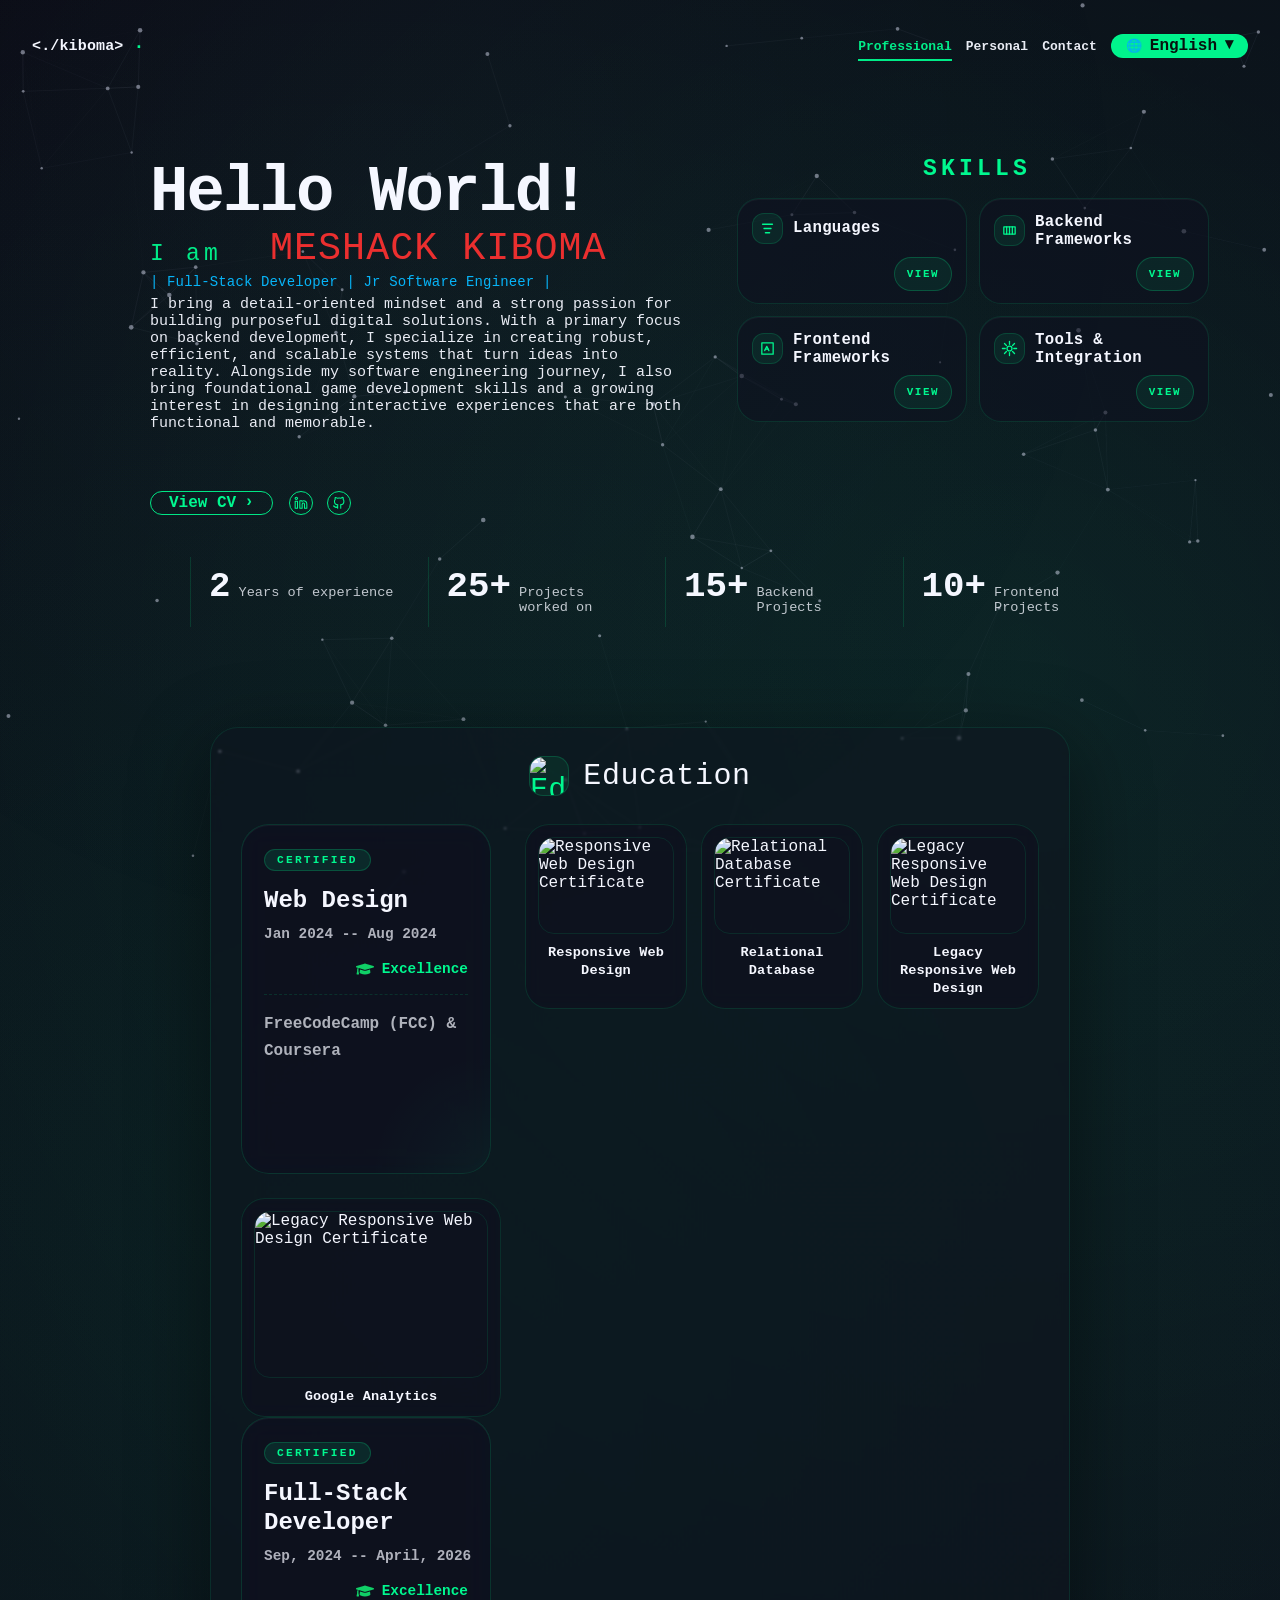
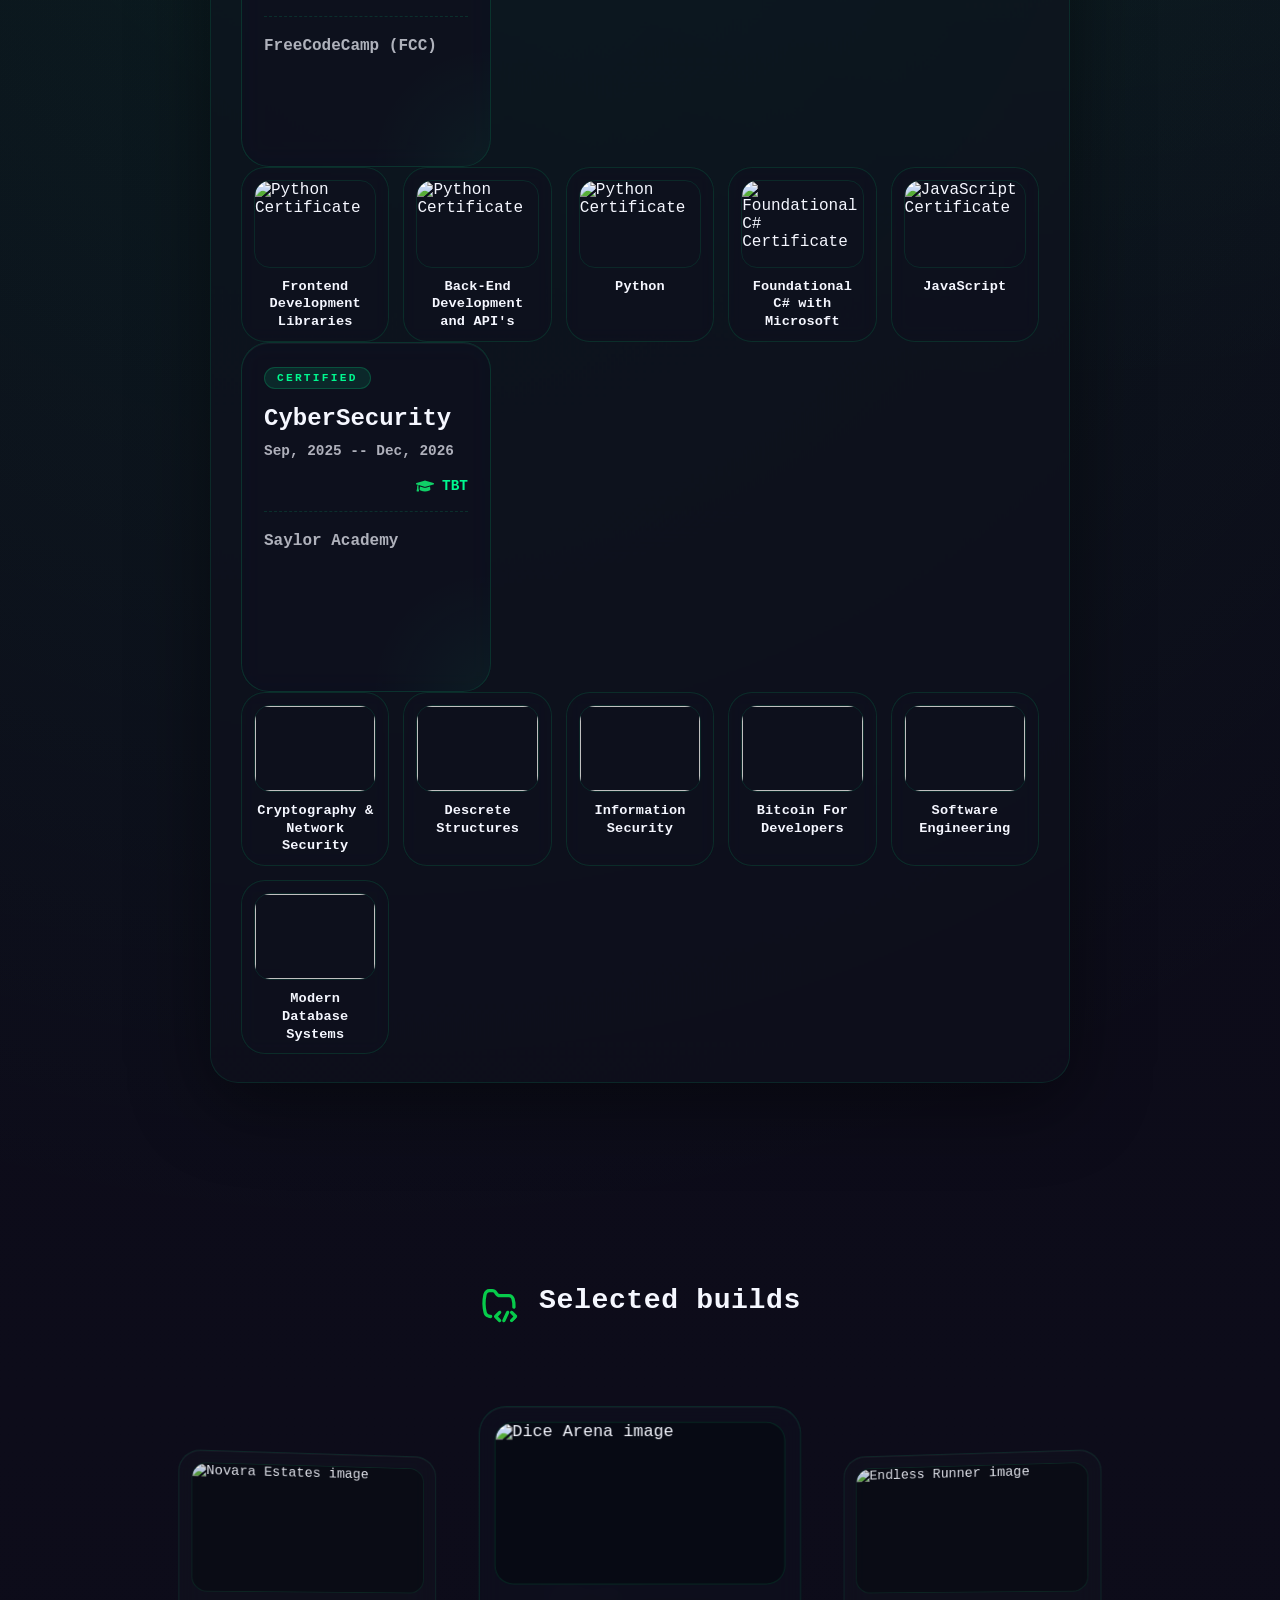
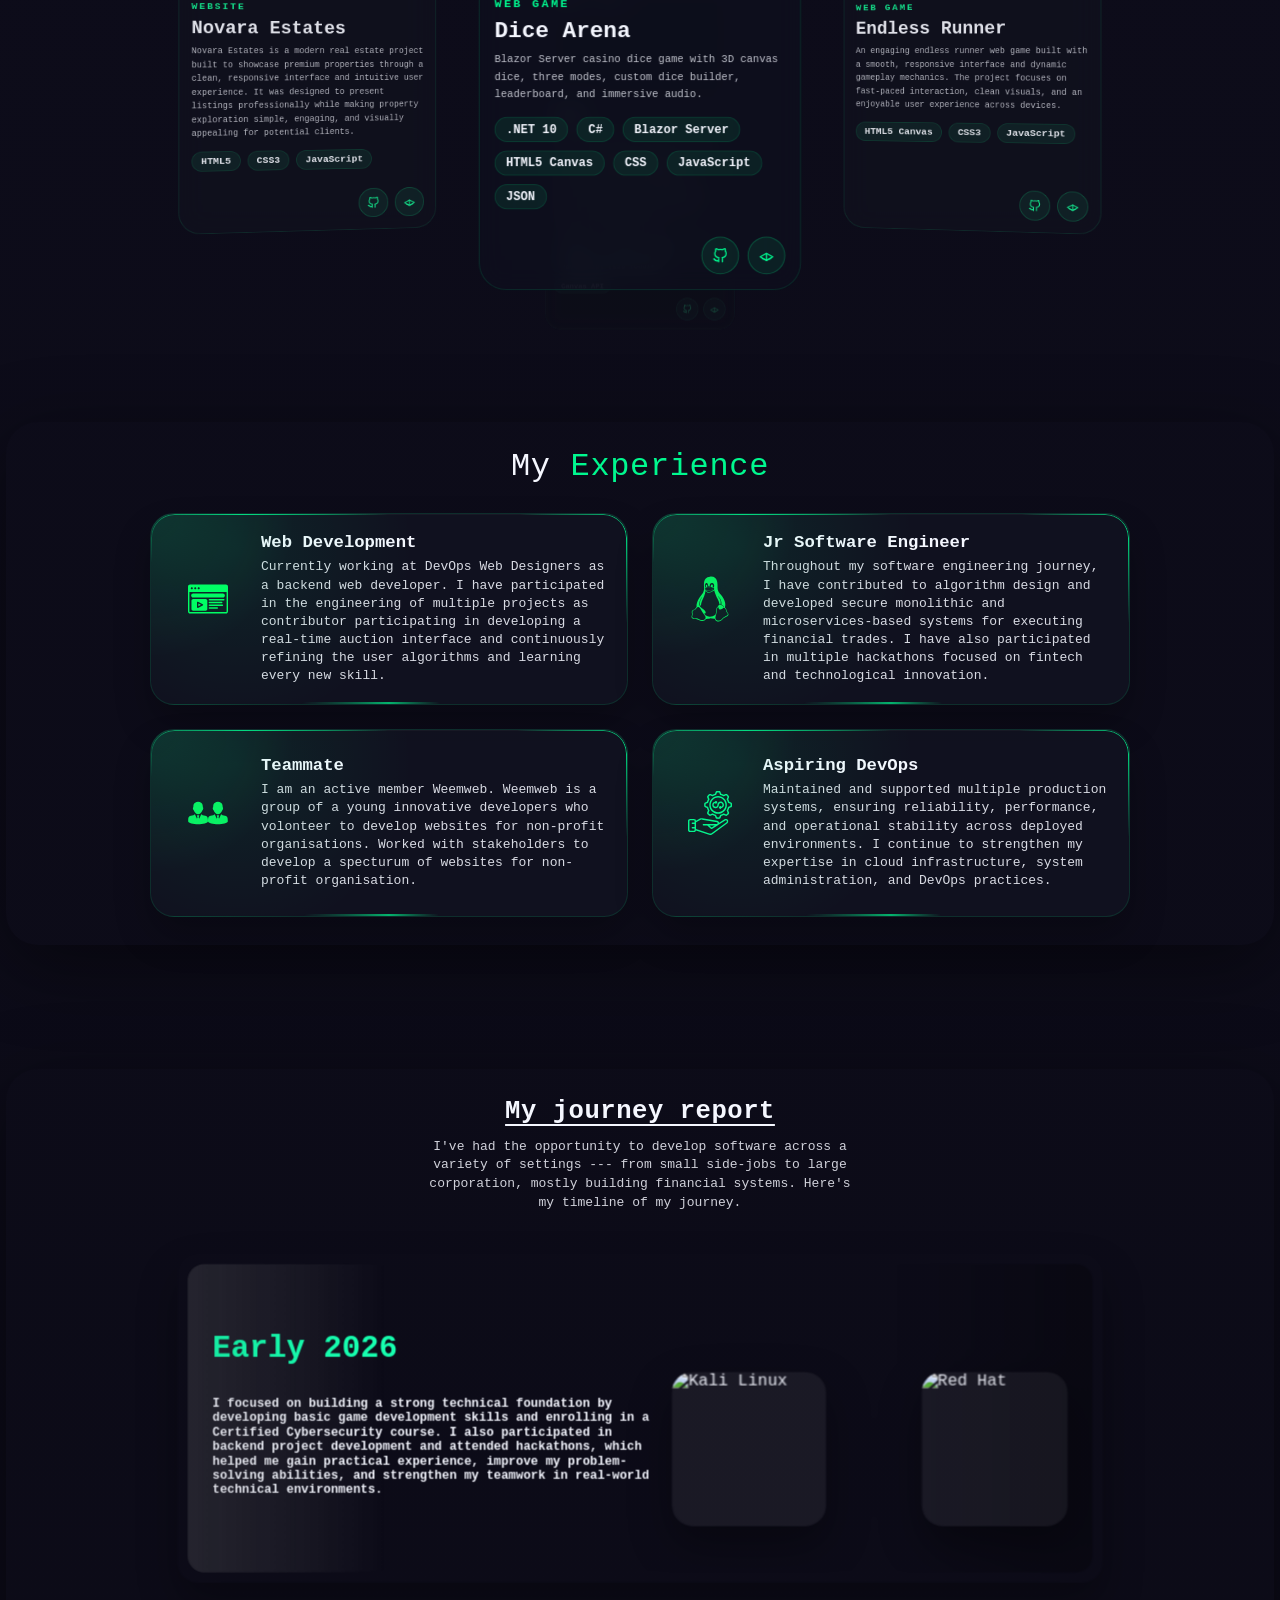
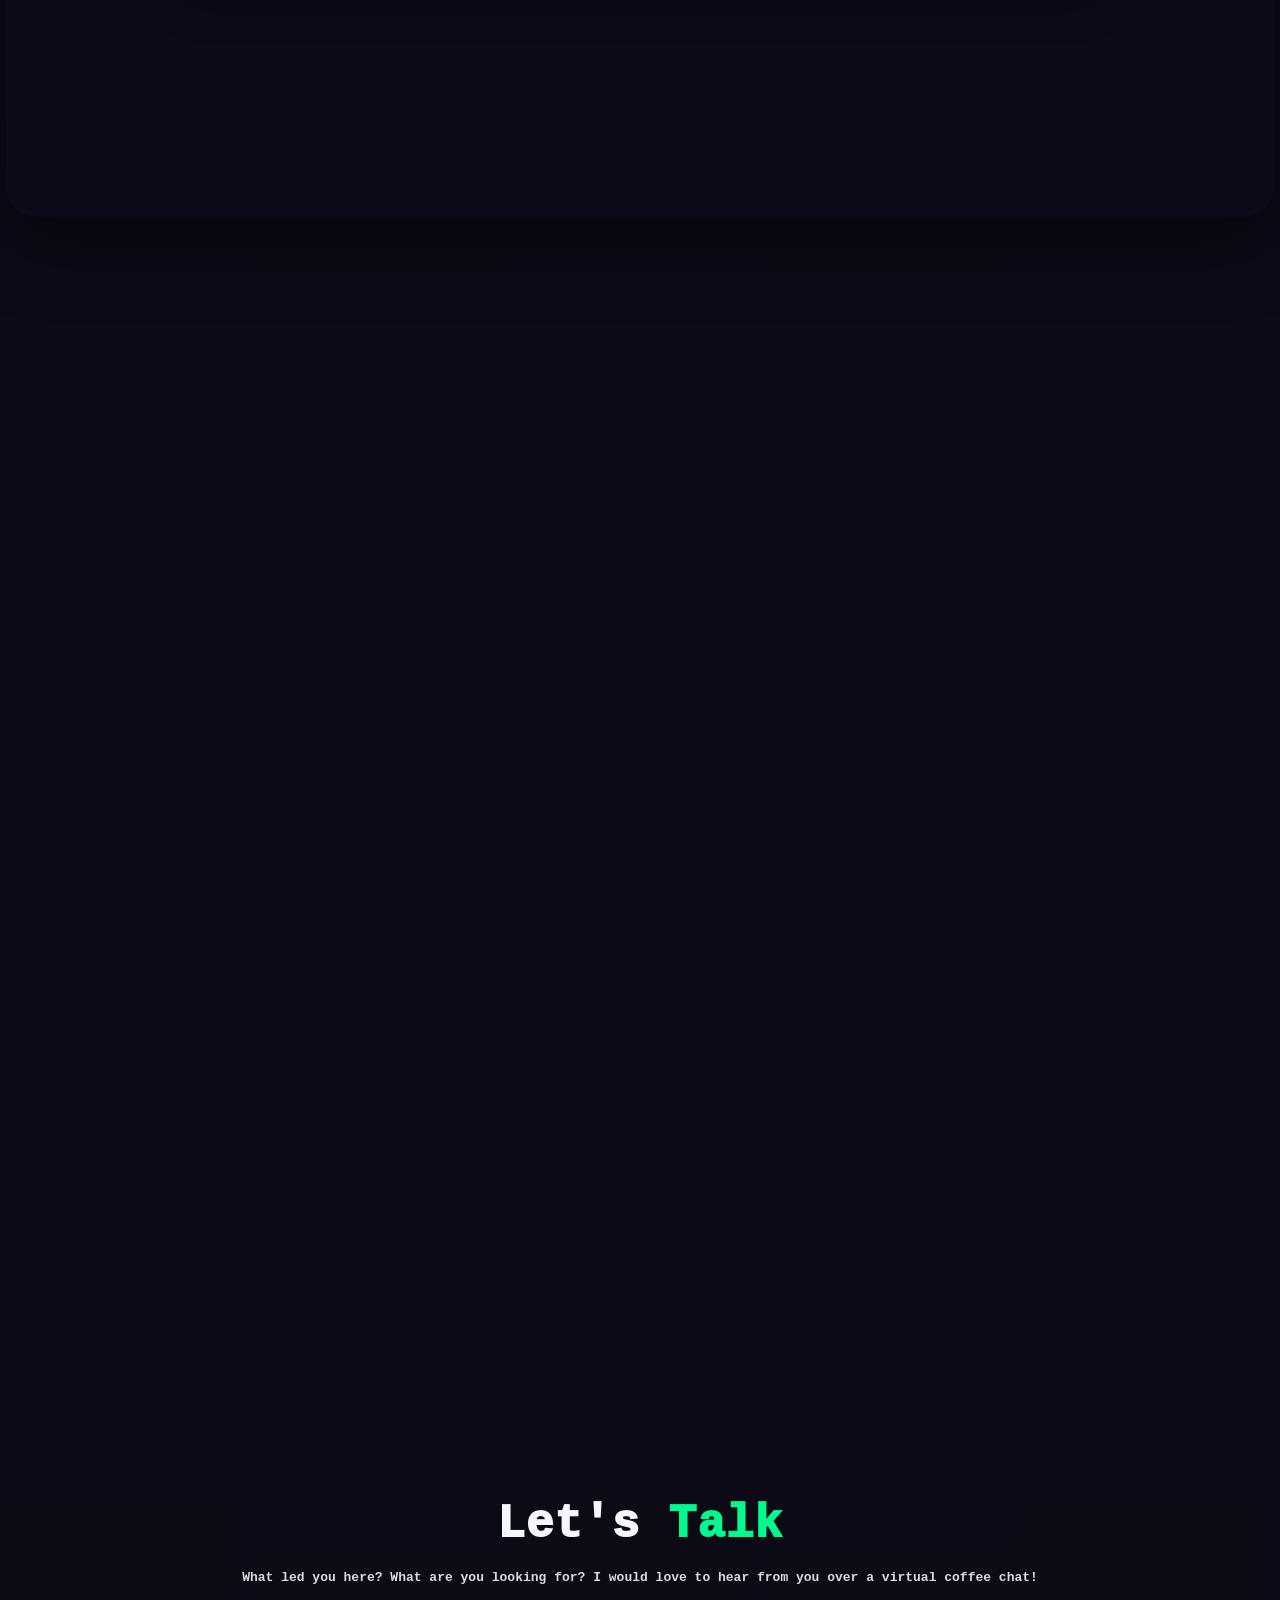
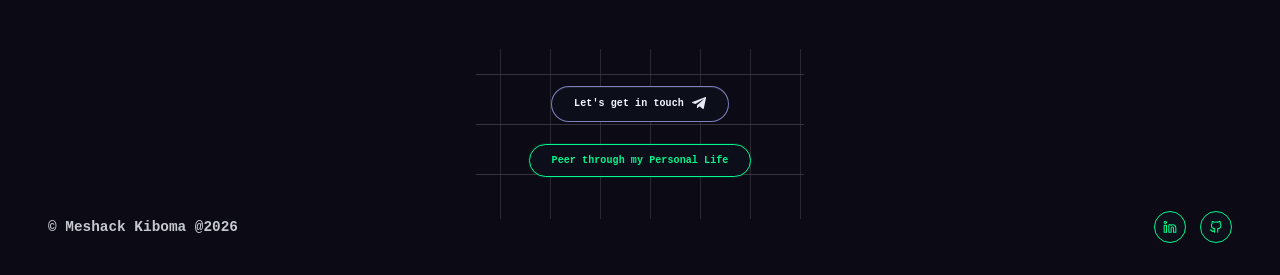
==== commit f005bc8d: "Fix indentation for cert-card div in index.html" ====
--- a/index.html
+++ b/index.html
@@ -356,7 +356,7 @@
                 </div>
               </div>
                 <!-- Legacy Responsive Web Design -->
-                <div class="cert-card" data-cert="RWD" data-link="https://www.coursera.org/account/accomplishments/certificate/DNW9Z2G6VOL6">
+              <div class="cert-card" data-cert="RWD" data-link="https://www.coursera.org/account/accomplishments/certificate/DNW9Z2G6VOL6">
                   <div class="cert-image-wrapper">
                     <img src="https://i.ibb.co/zWcMnXvQ/Google-analytics-certificate.png" alt="Legacy Responsive Web Design Certificate" loading="lazy" />
                     <div class="cert-overlay">
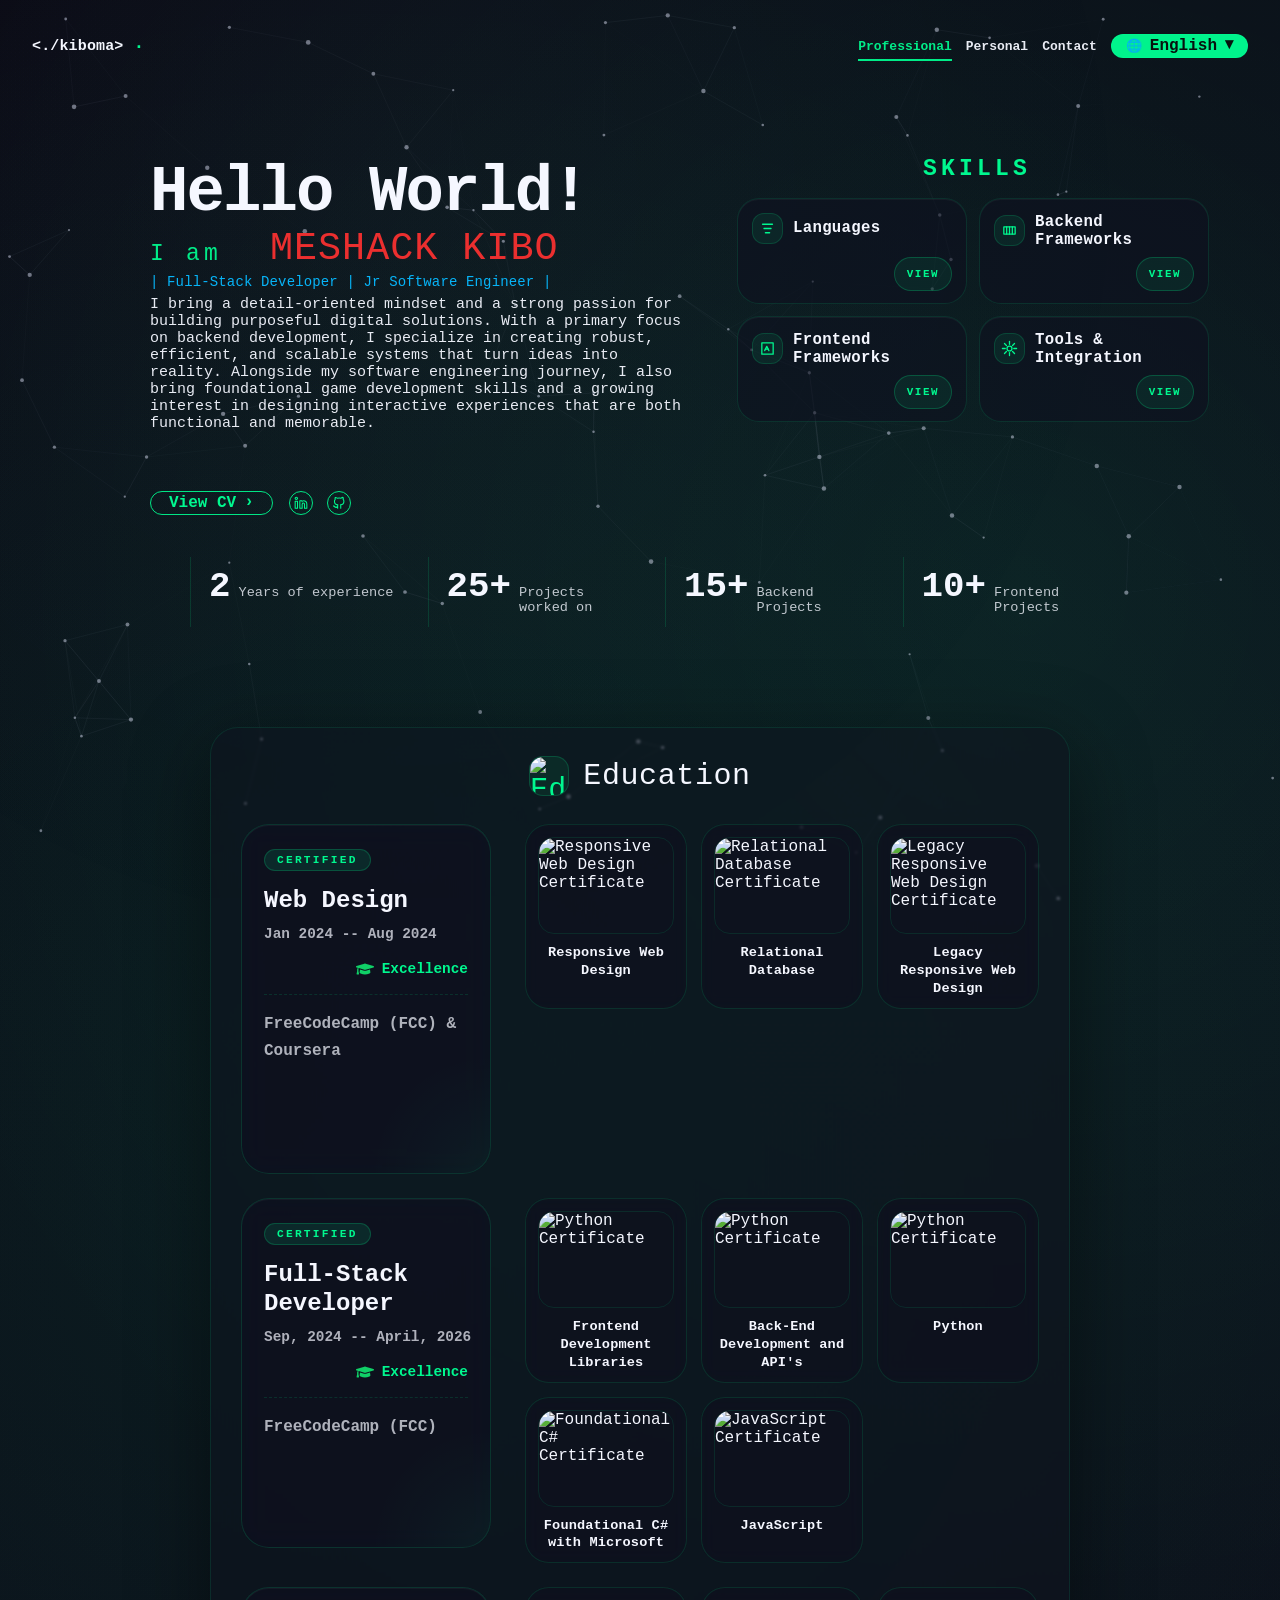
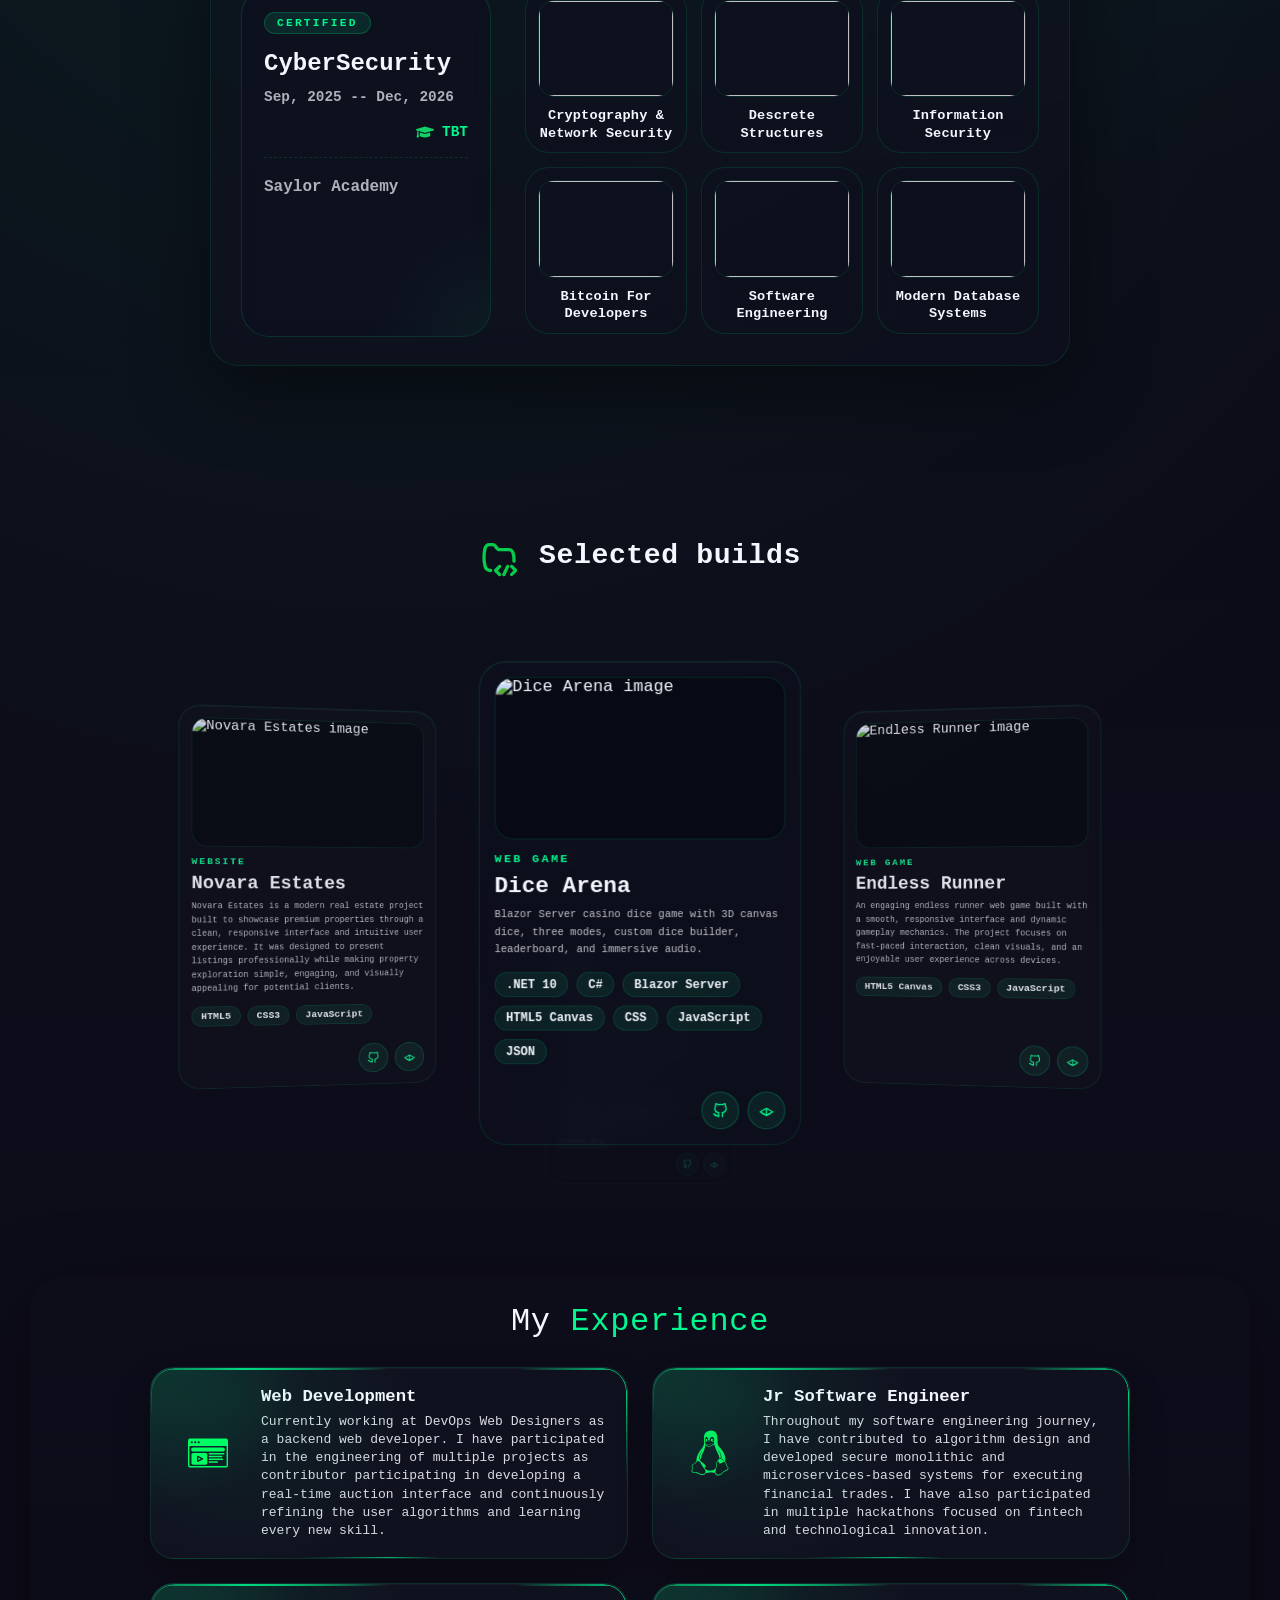
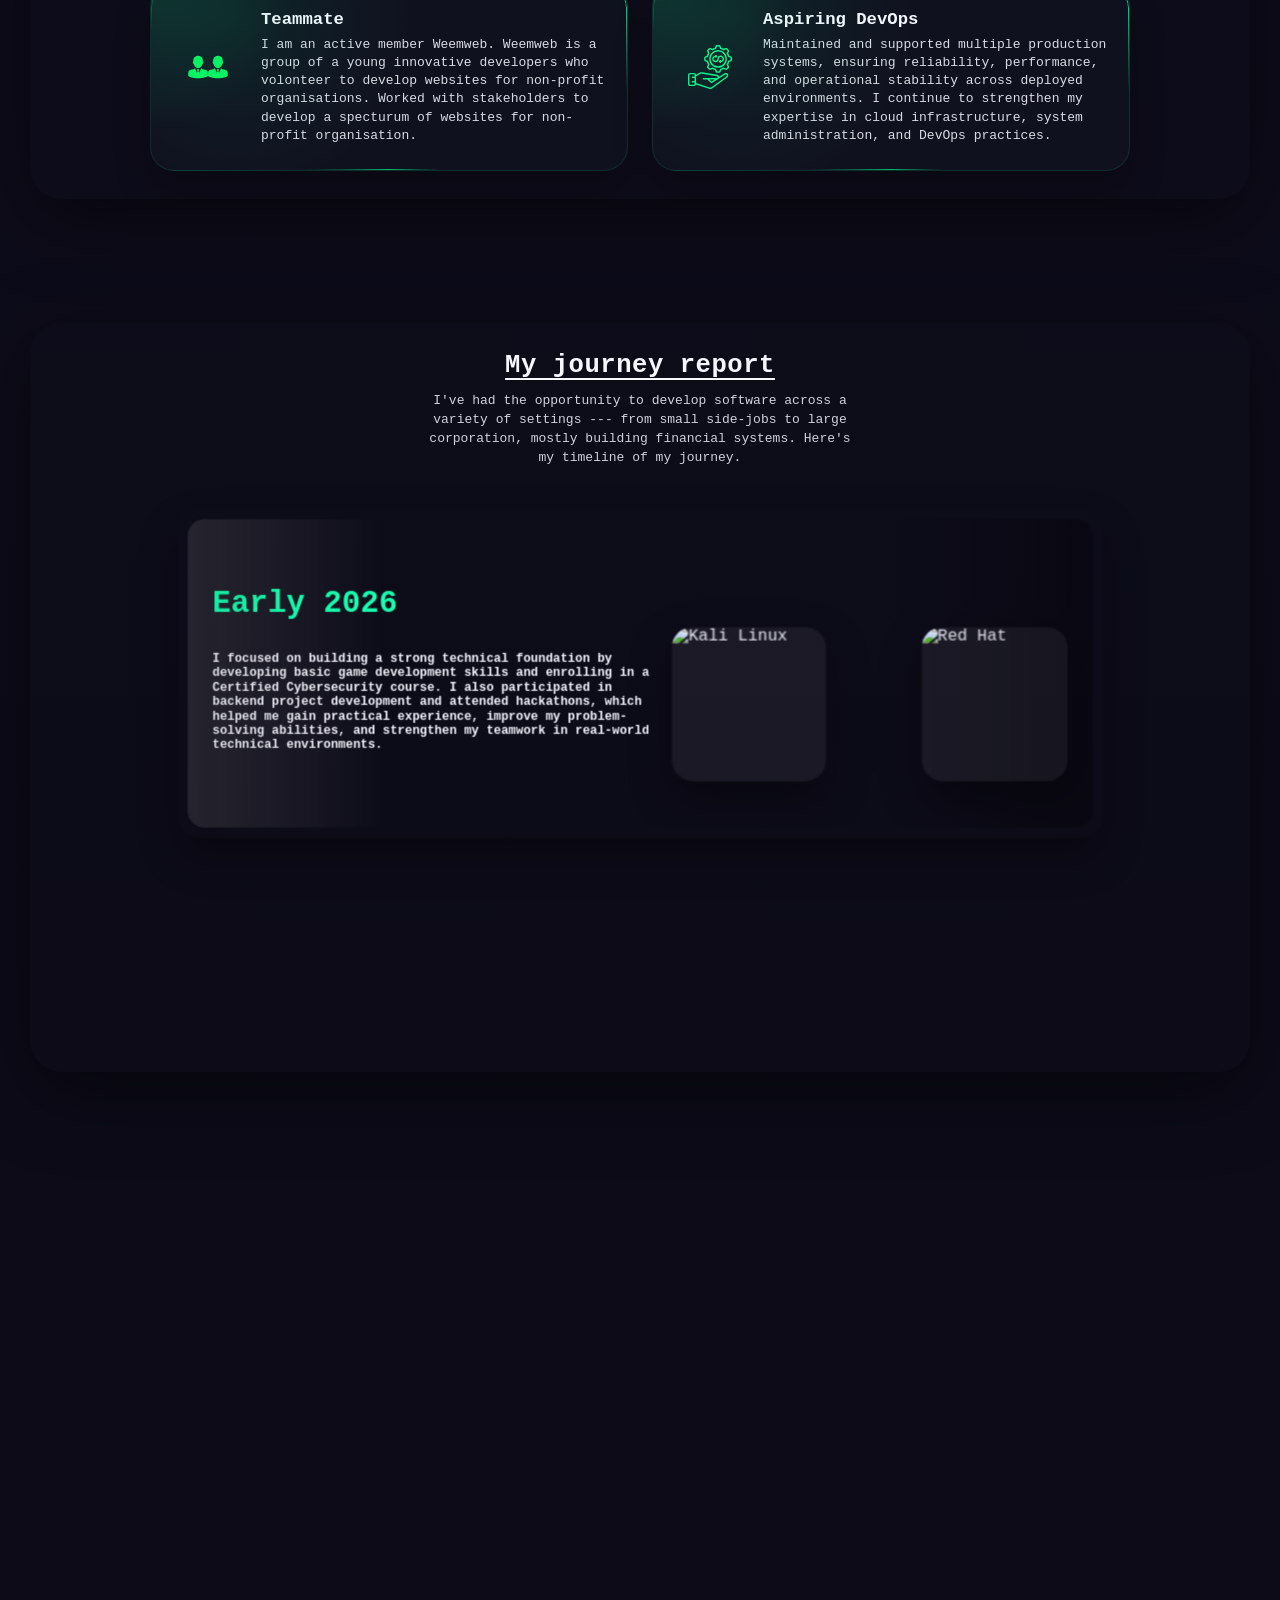
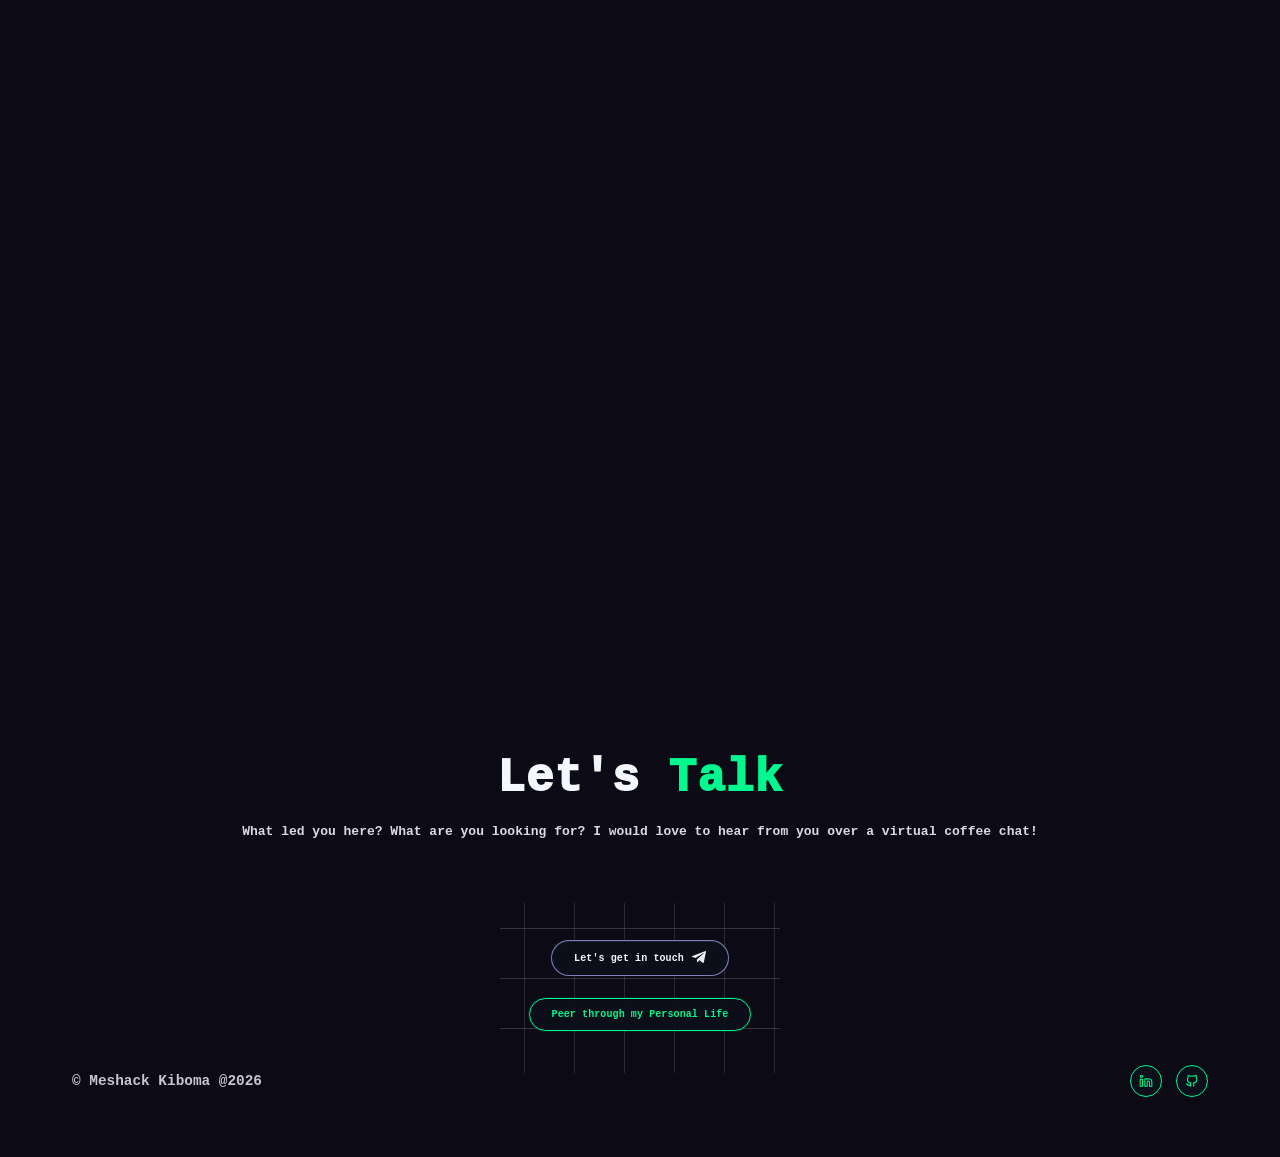
==== commit 00bbfc4c: "Remove legacy certificate entries from index.html Removed legacy certificate section for 'Legacy Res" ====
--- a/index.html
+++ b/index.html
@@ -353,21 +353,6 @@
                     </div>
                   </div>
                   <span class="cert-title">Legacy Responsive Web Design</span>
-                </div>
-              </div>
-                <!-- Legacy Responsive Web Design -->
-              <div class="cert-card" data-cert="RWD" data-link="https://www.coursera.org/account/accomplishments/certificate/DNW9Z2G6VOL6">
-                  <div class="cert-image-wrapper">
-                    <img src="https://i.ibb.co/zWcMnXvQ/Google-analytics-certificate.png" alt="Legacy Responsive Web Design Certificate" loading="lazy" />
-                    <div class="cert-overlay">
-                      <button class="cert-fullscreen" type="button" aria-label="View full certificate">
-                        <svg viewBox="0 0 24 24" fill="none" stroke="currentColor" stroke-width="2">
-                          <path d="M8 3H5a2 2 0 0 0-2 2v3m18 0V5a2 2 0 0 0-2-2h-3m0 18h3a2 2 0 0 0 2-2v-3M3 16v3a2 2 0 0 0 2 2h3" />
-                        </svg>
-                      </button>
-                    </div>
-                  </div>
-                  <span class="cert-title">Google Analytics</span>
                 </div>
               </div>
             
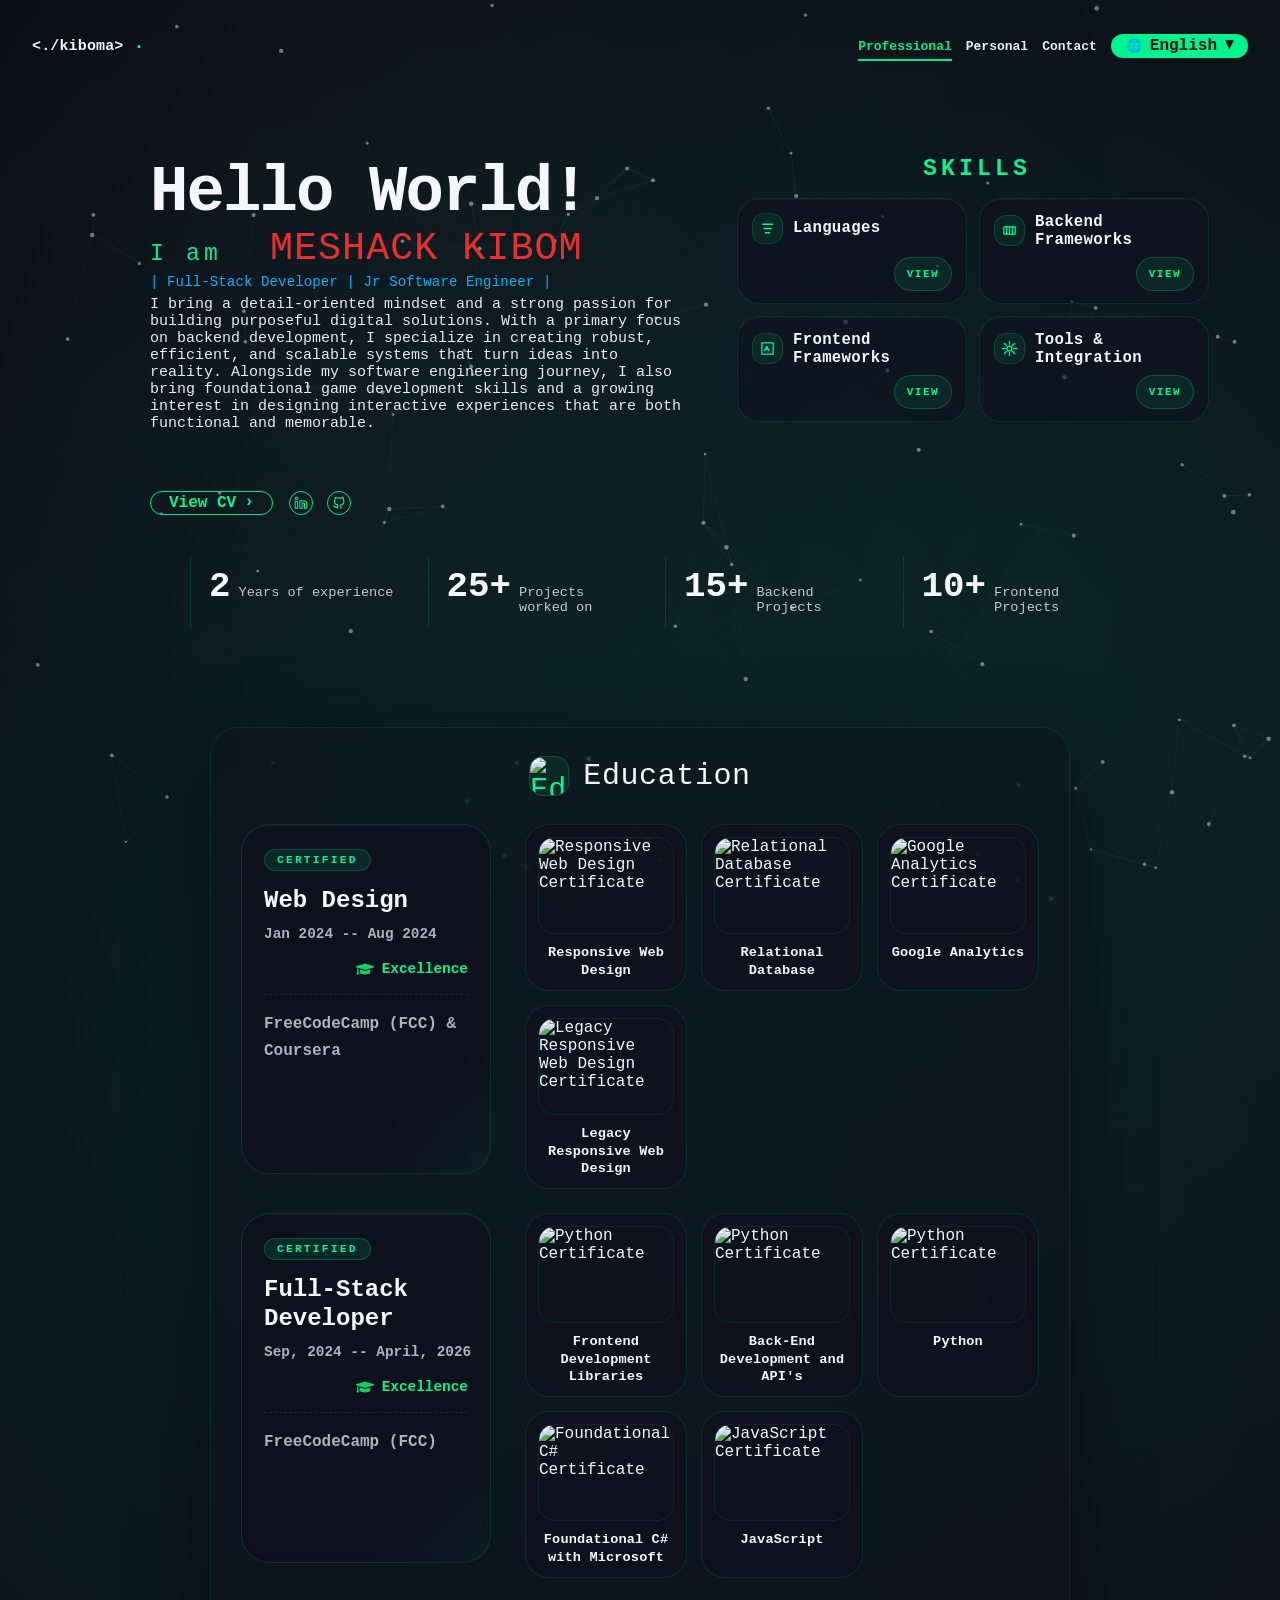
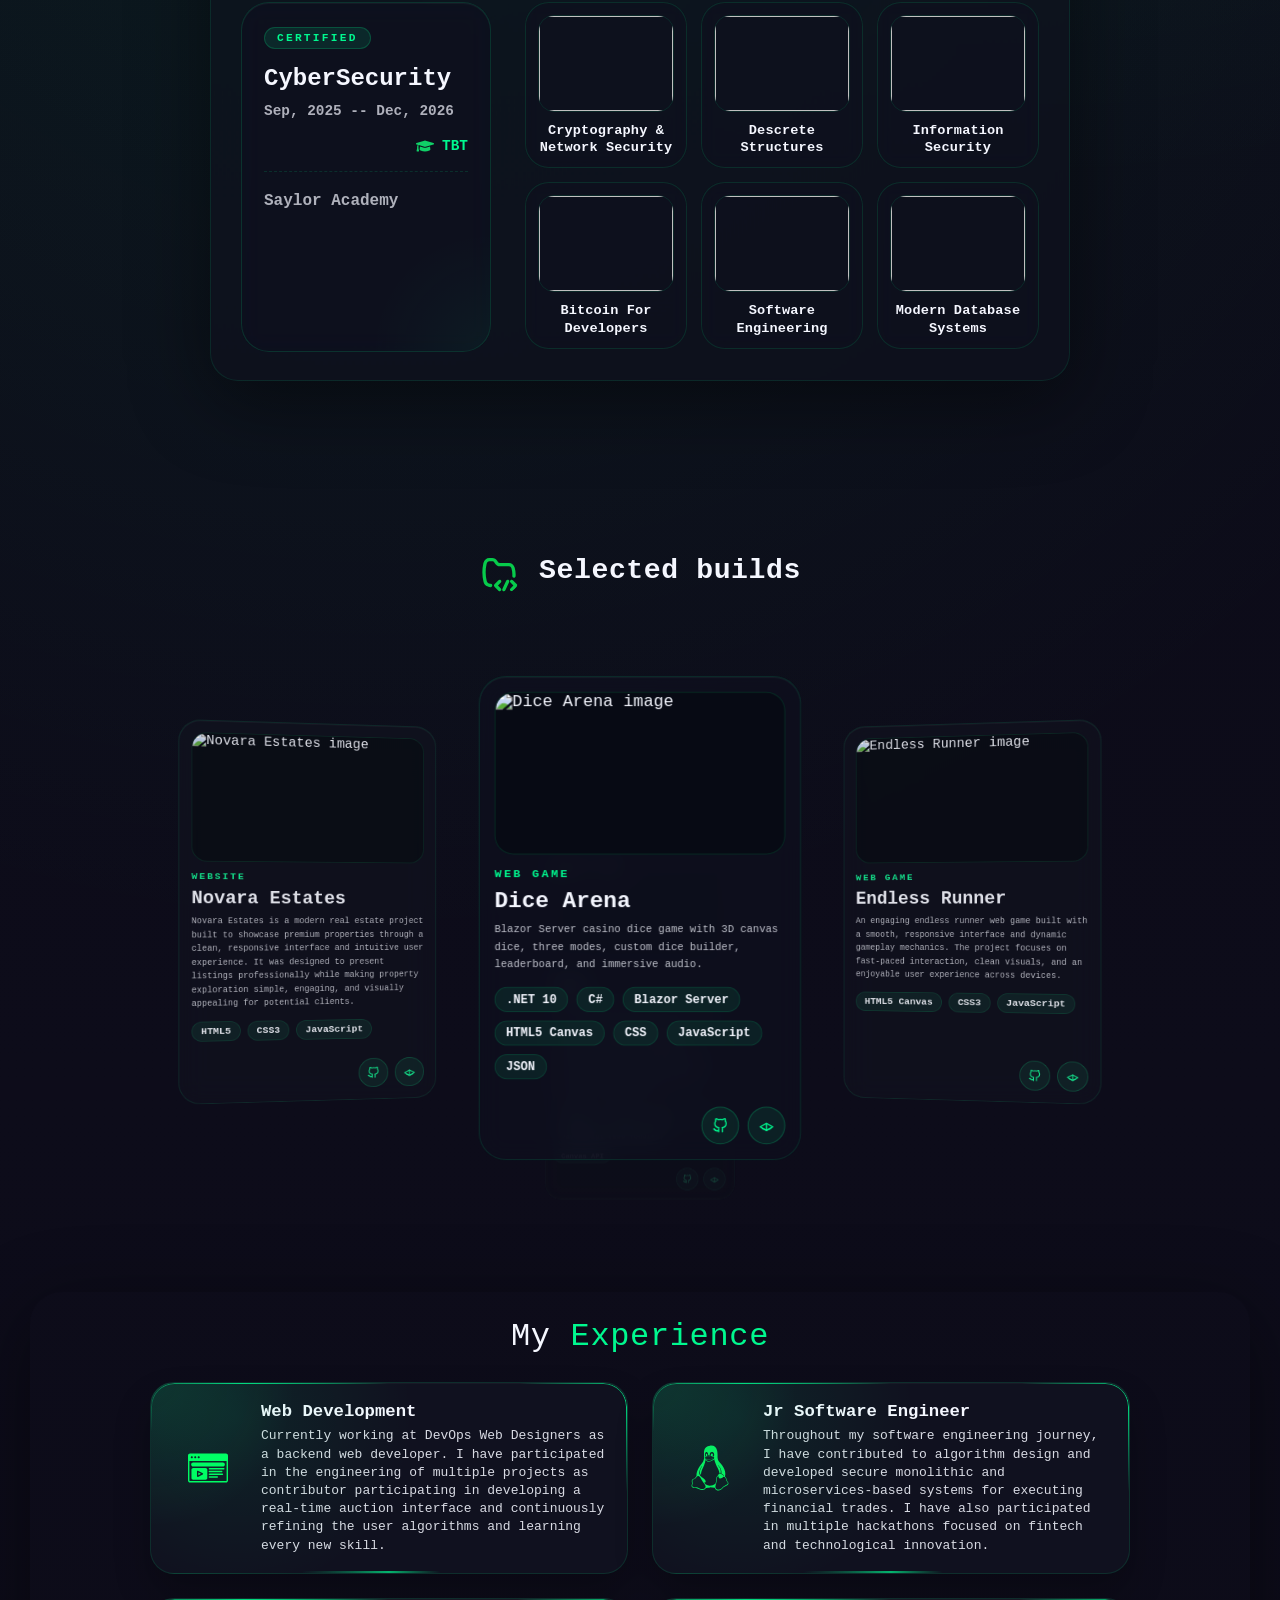
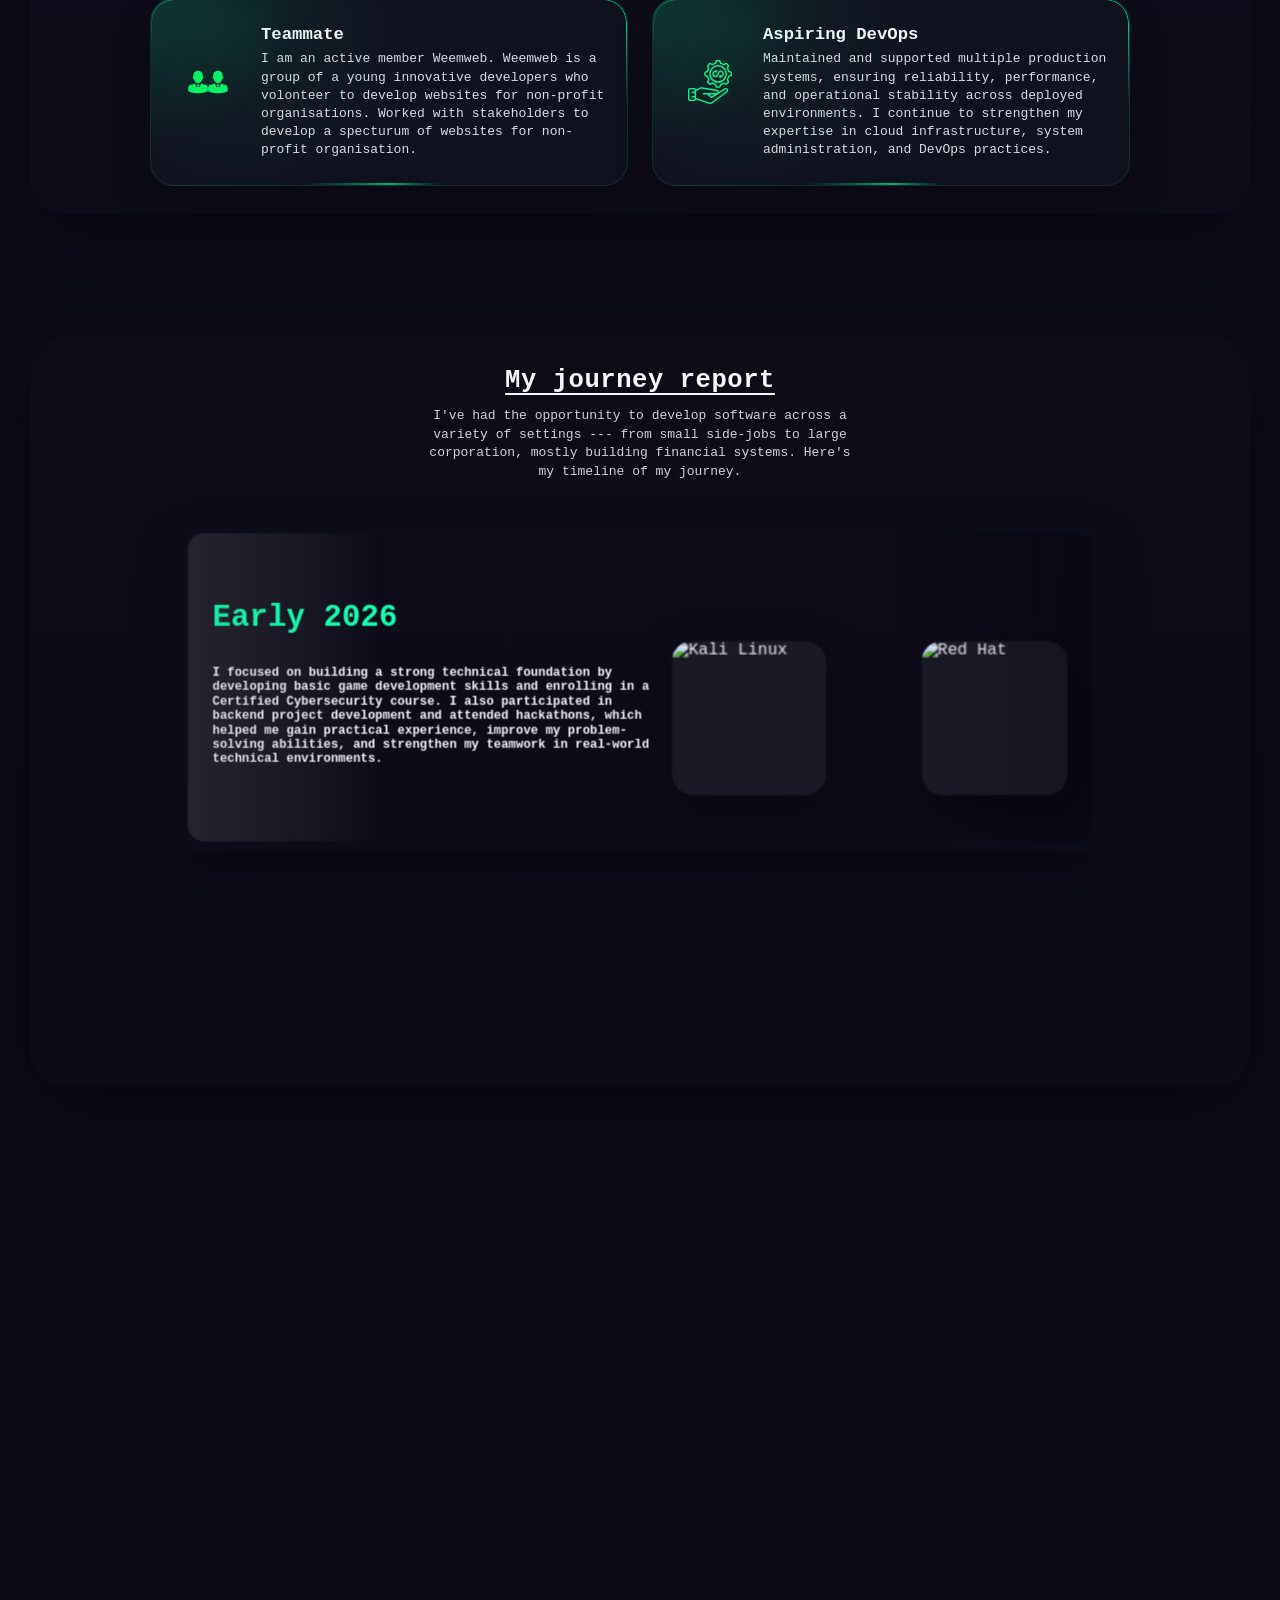
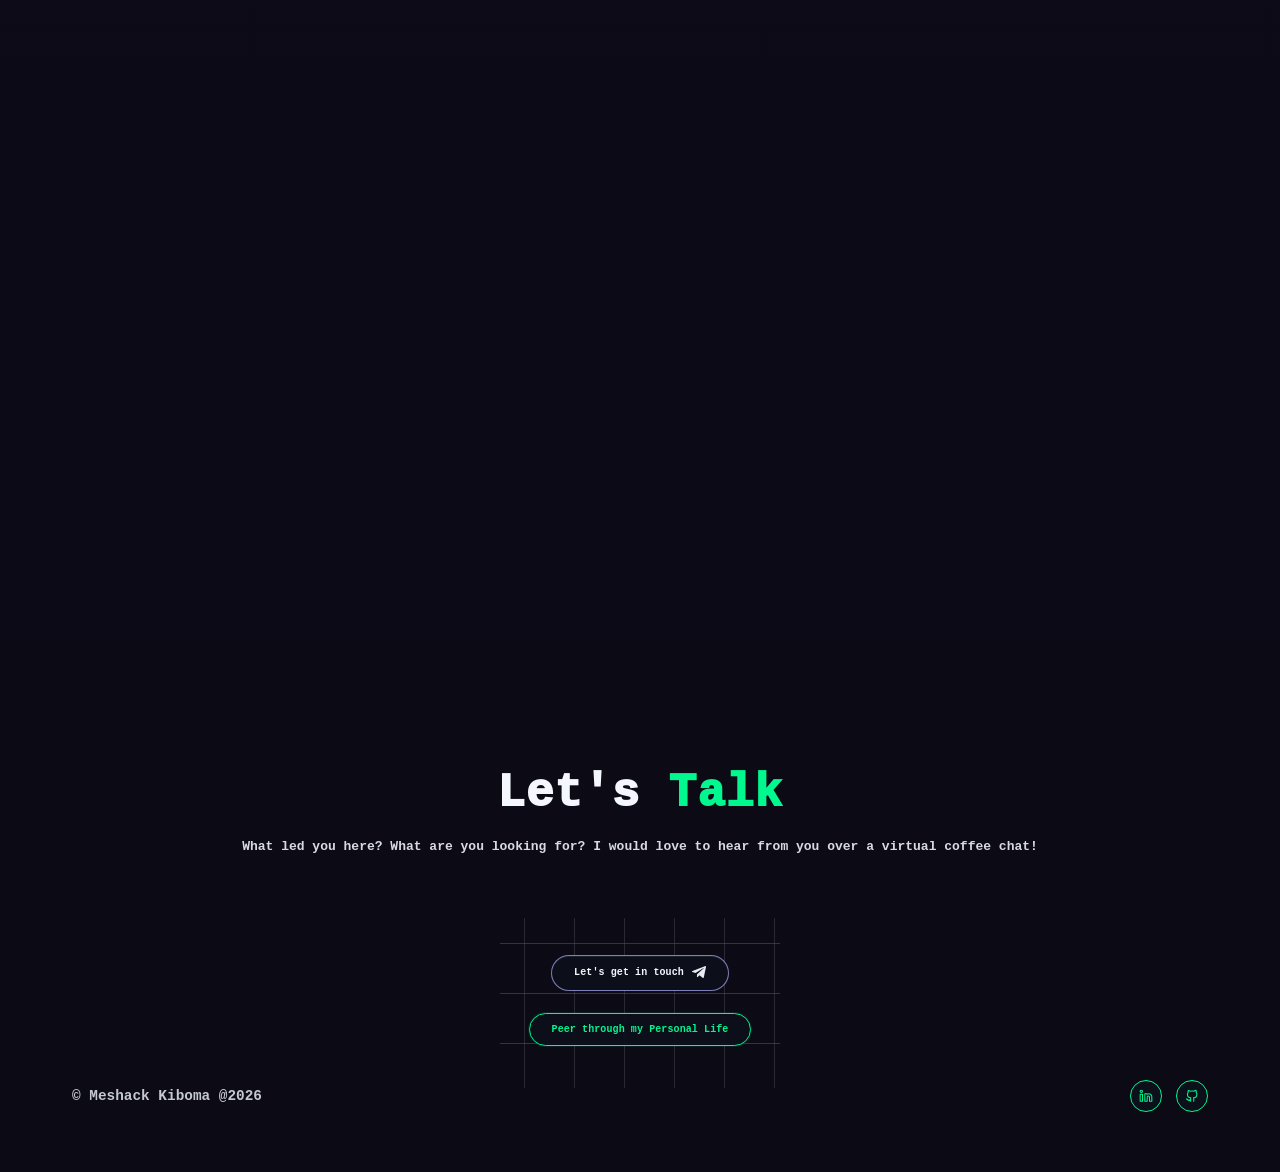
==== commit 274cf30c: "Add Google Analytics certificate section to index.html" ====
--- a/index.html
+++ b/index.html
@@ -338,6 +338,20 @@
                     </div>
                   </div>
                   <span class="cert-title">Relational Database</span>
+                </div>
+                                <!-- Google Analytics Certificate -->
+                <div class="cert-card" data-cert="Google Analytics" data-link="#">
+                  <div class="cert-image-wrapper">
+                    <img src="https://cdn.imgtree.co/images/6aL9p9VG.png" alt="Google Analytics Certificate" loading="lazy" />
+                    <div class="cert-overlay">
+                      <button class="cert-fullscreen" type="button" aria-label="View full certificate">
+                        <svg viewBox="0 0 24 24" fill="none" stroke="currentColor" stroke-width="2">
+                          <path d="M8 3H5a2 2 0 0 0-2 2v3m18 0V5a2 2 0 0 0-2-2h-3m0 18h3a2 2 0 0 0 2-2v-3M3 16v3a2 2 0 0 0 2 2h3" />
+                        </svg>
+                      </button>
+                    </div>
+                  </div>
+                  <span class="cert-title">Google Analytics</span>
                 </div>
 
                 <!-- Legacy Responsive Web Design -->
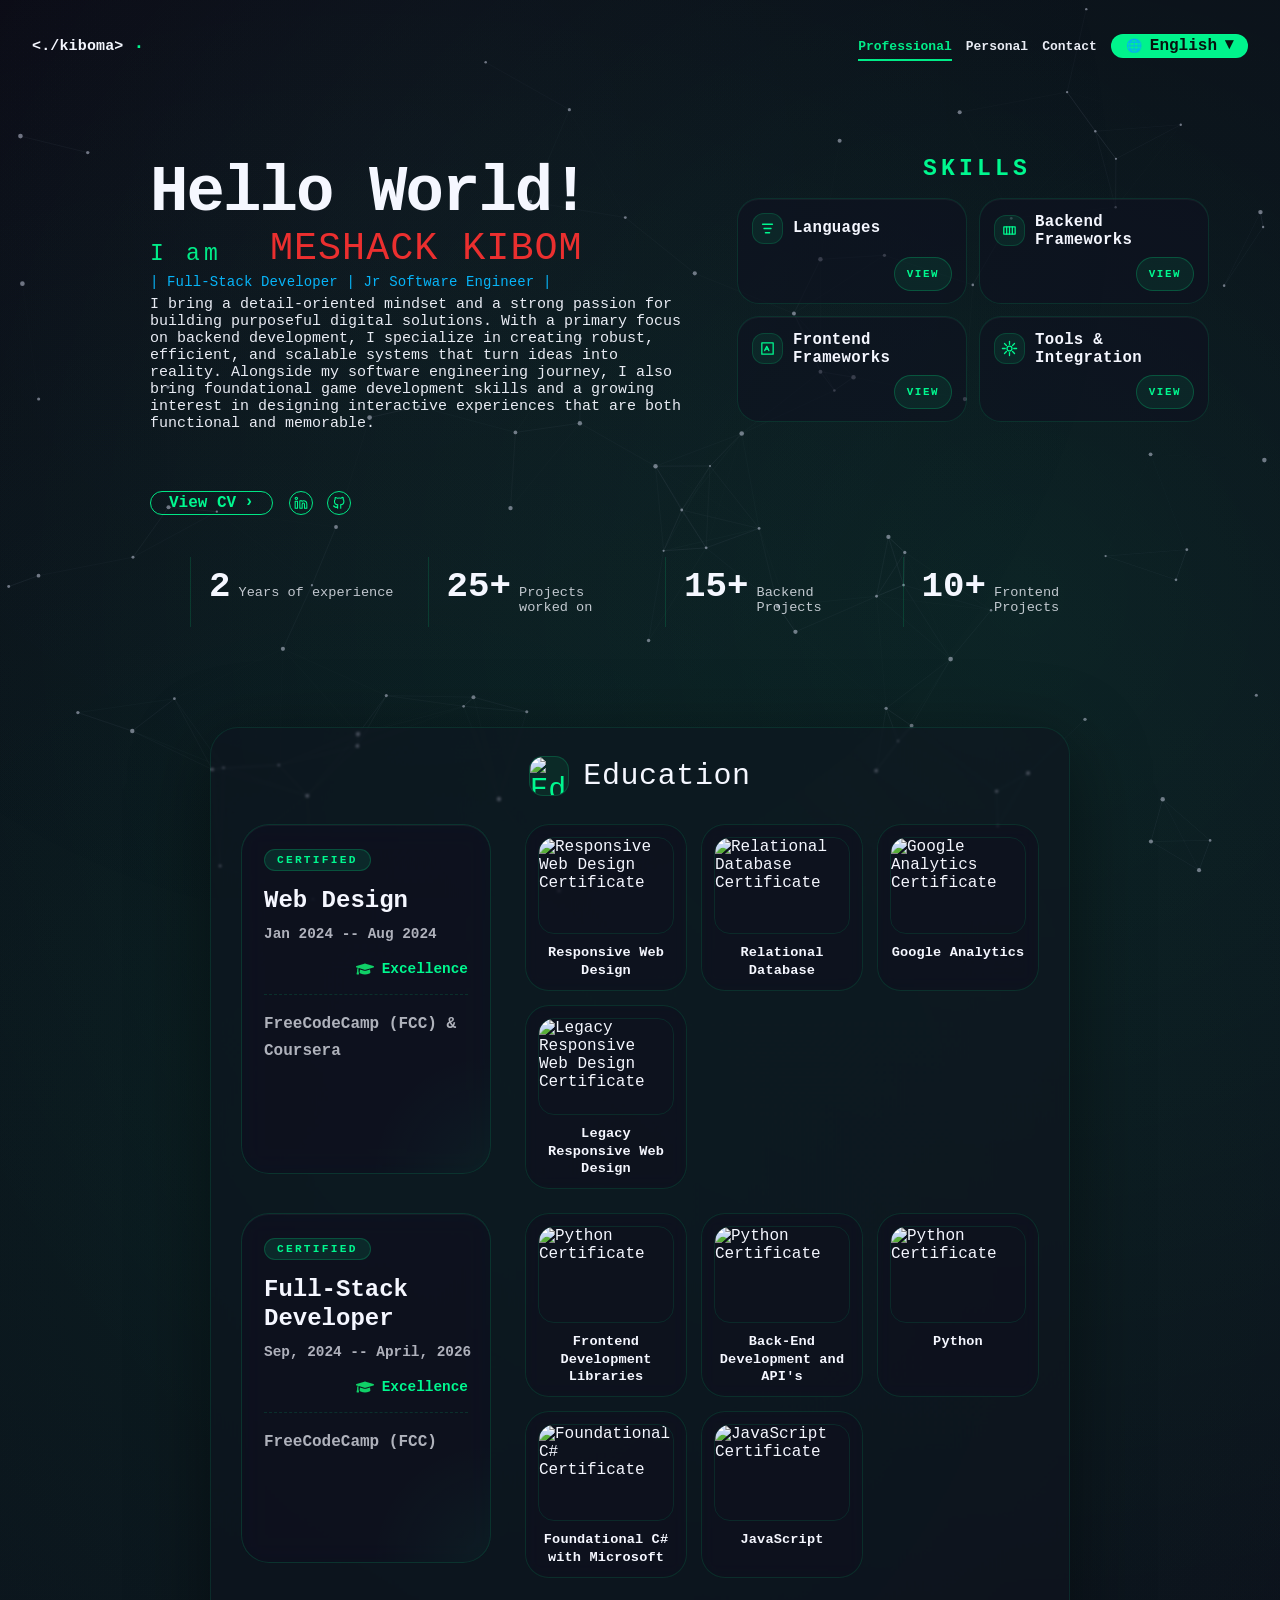
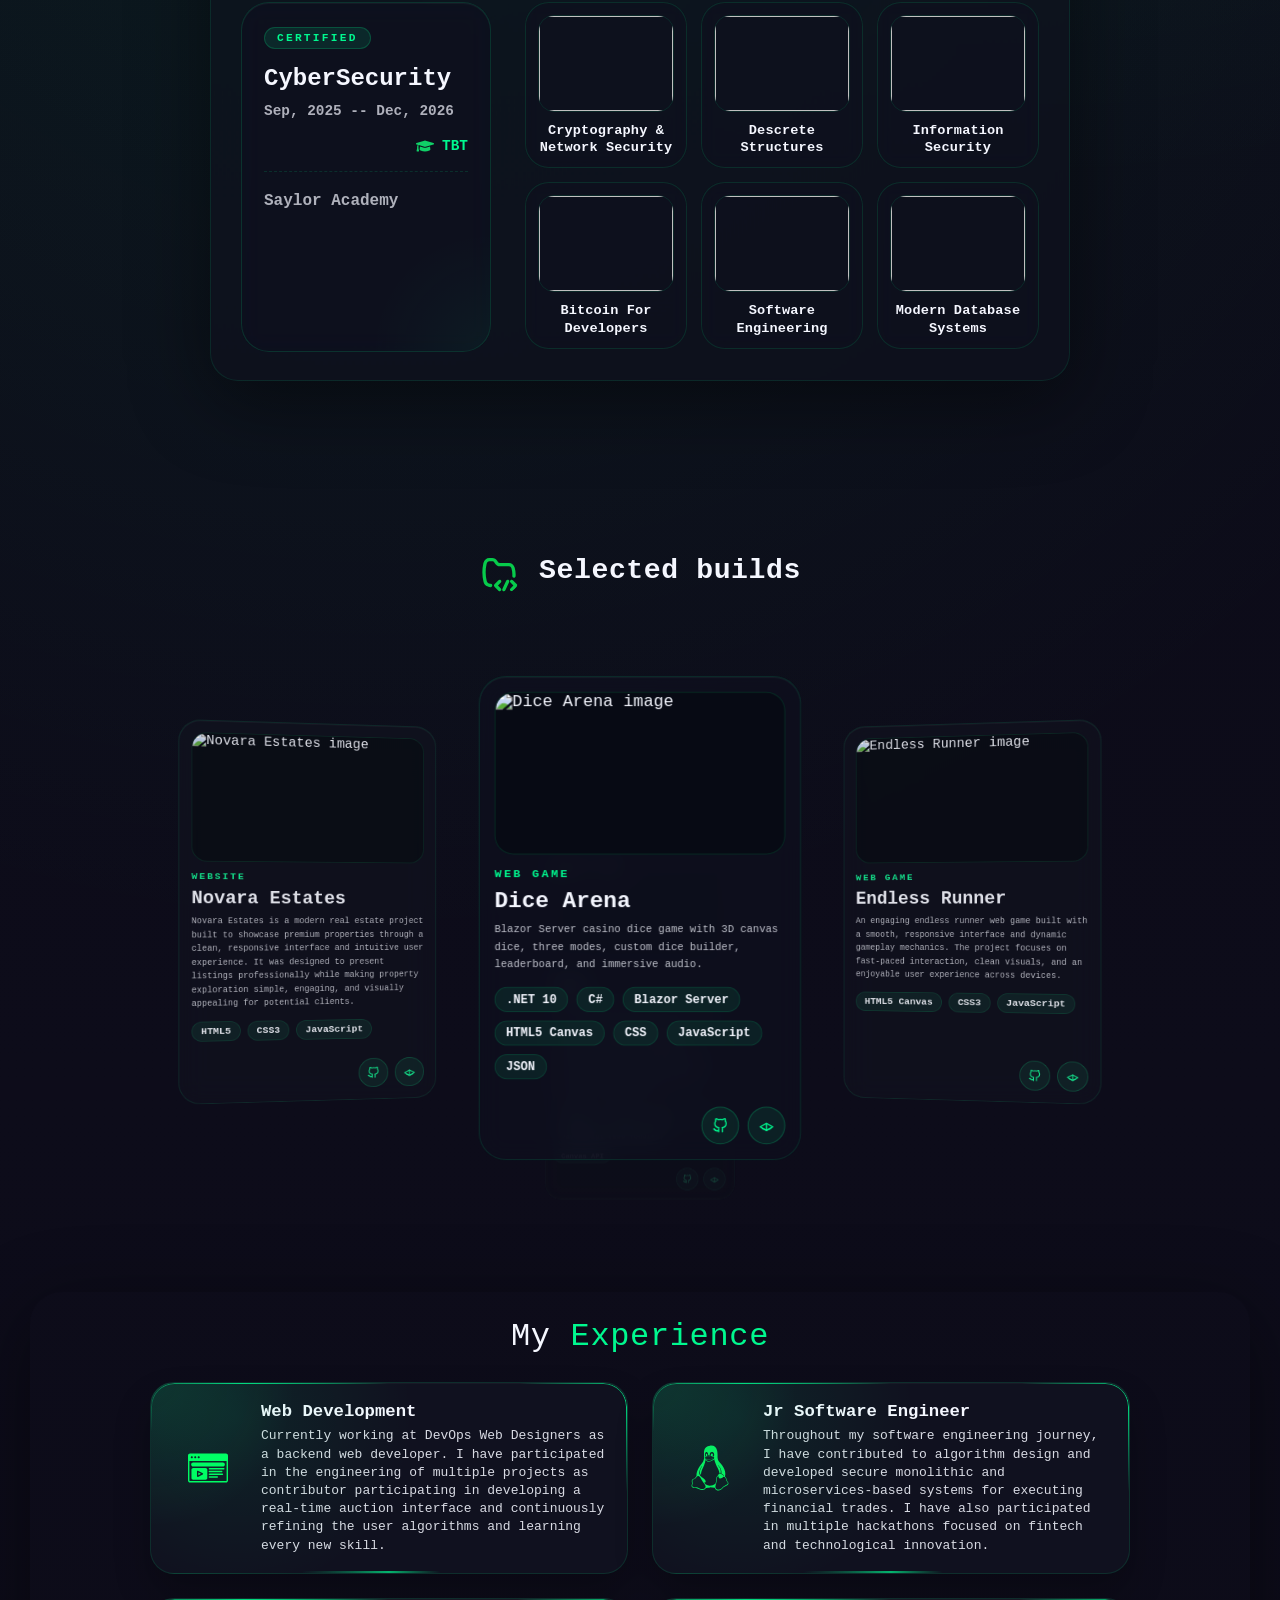
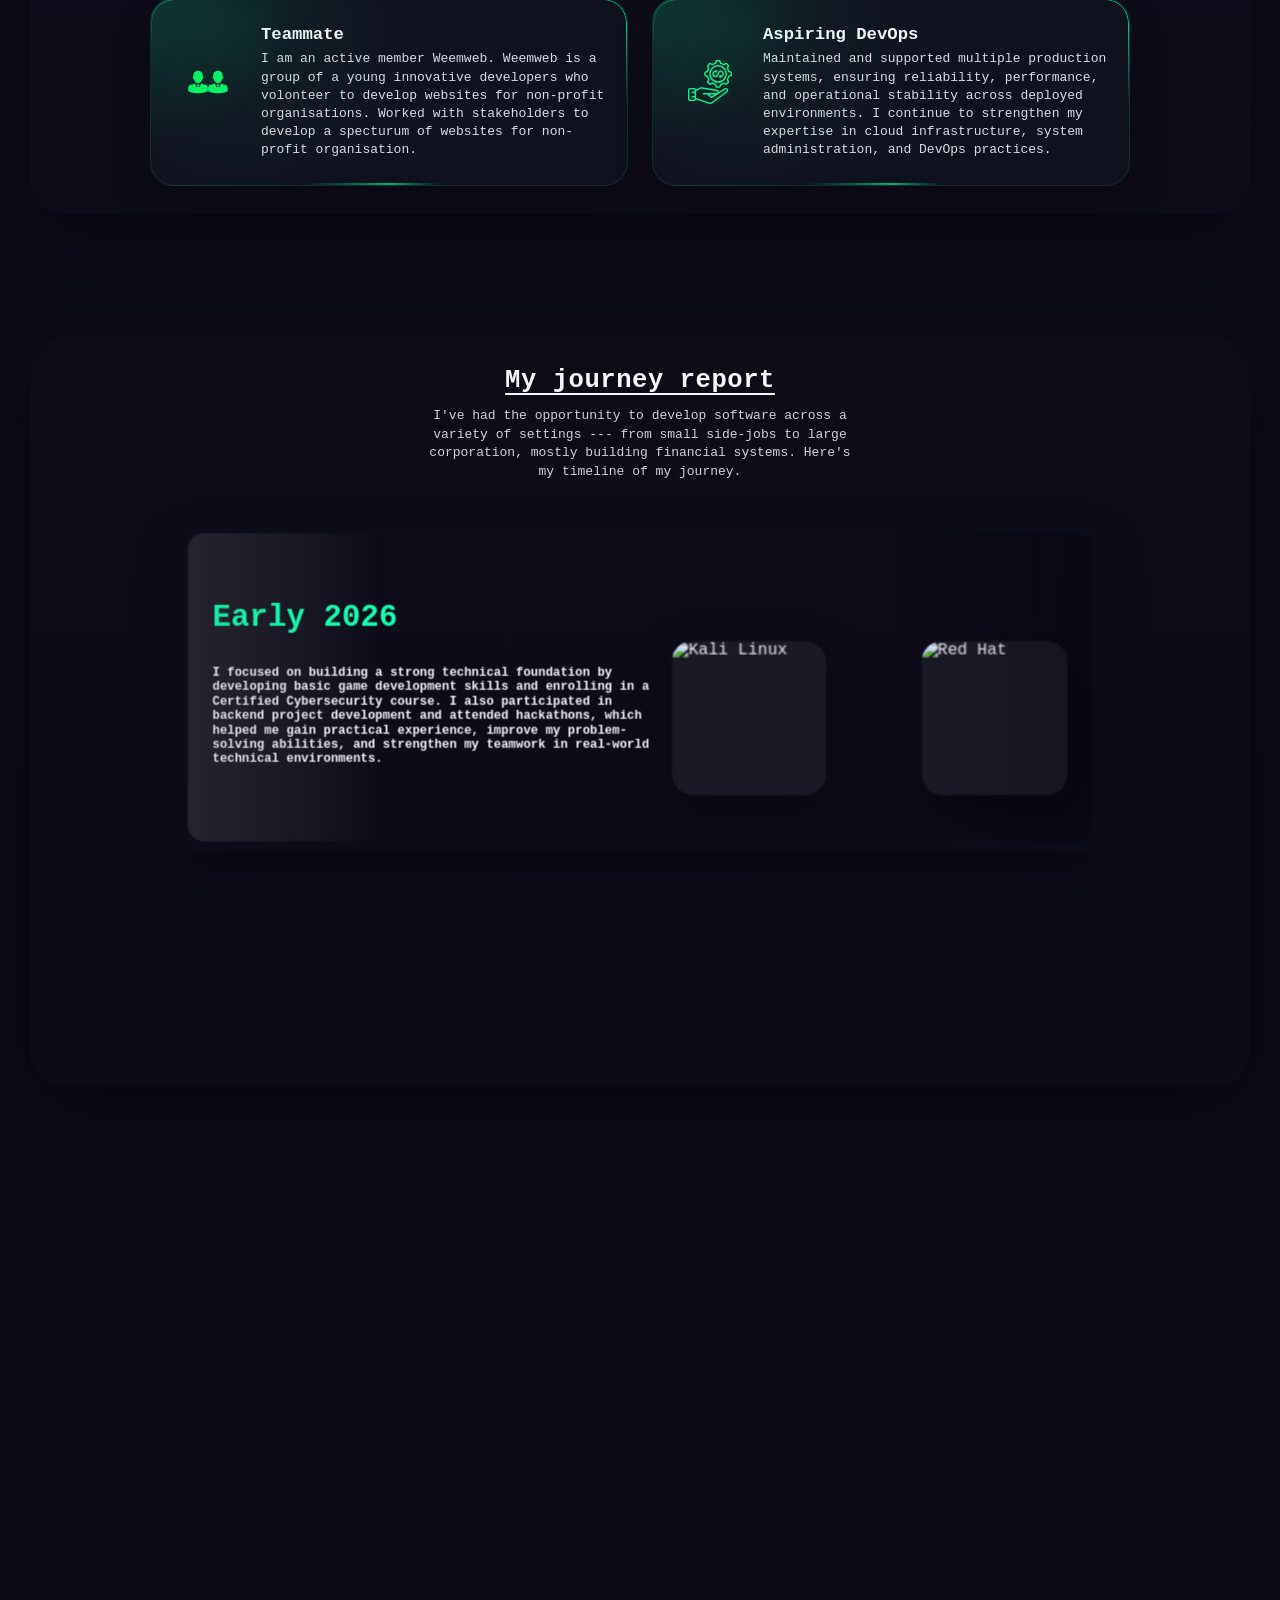
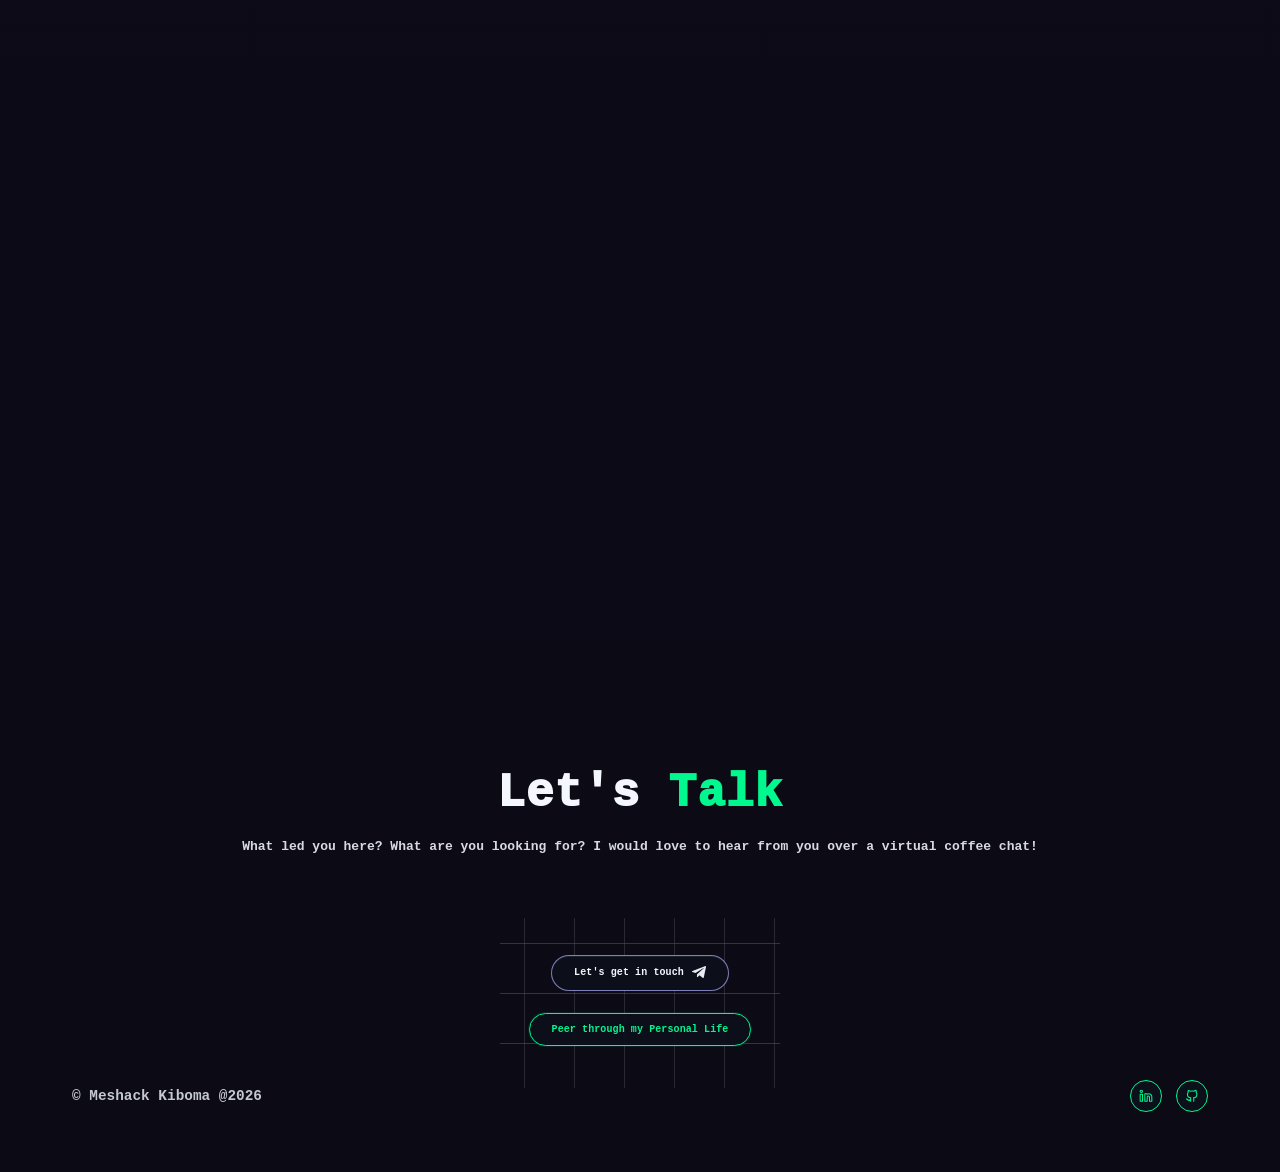
==== commit 1d11cd5f: "Google analytics cert" ====
--- a/index.html
+++ b/index.html
@@ -339,10 +339,10 @@
                   </div>
                   <span class="cert-title">Relational Database</span>
                 </div>
-                                <!-- Google Analytics Certificate -->
-                <div class="cert-card" data-cert="Google Analytics" data-link="#">
-                  <div class="cert-image-wrapper">
-                    <img src="https://cdn.imgtree.co/images/6aL9p9VG.png" alt="Google Analytics Certificate" loading="lazy" />
+                <!-- Google Analytics Certificate -->
+                <div class="cert-card" data-cert="Google Analytics" data-link="https://www.coursera.org/account/accomplishments/certificate/DNW9Z2G6VOL6">
+                  <div class="cert-image-wrapper">
+                    <img src="https://i.ibb.co/zWcMnXvQ/Google-analytics-certificate.png" alt="Google Analytics Certificate" loading="lazy" />
                     <div class="cert-overlay">
                       <button class="cert-fullscreen" type="button" aria-label="View full certificate">
                         <svg viewBox="0 0 24 24" fill="none" stroke="currentColor" stroke-width="2">
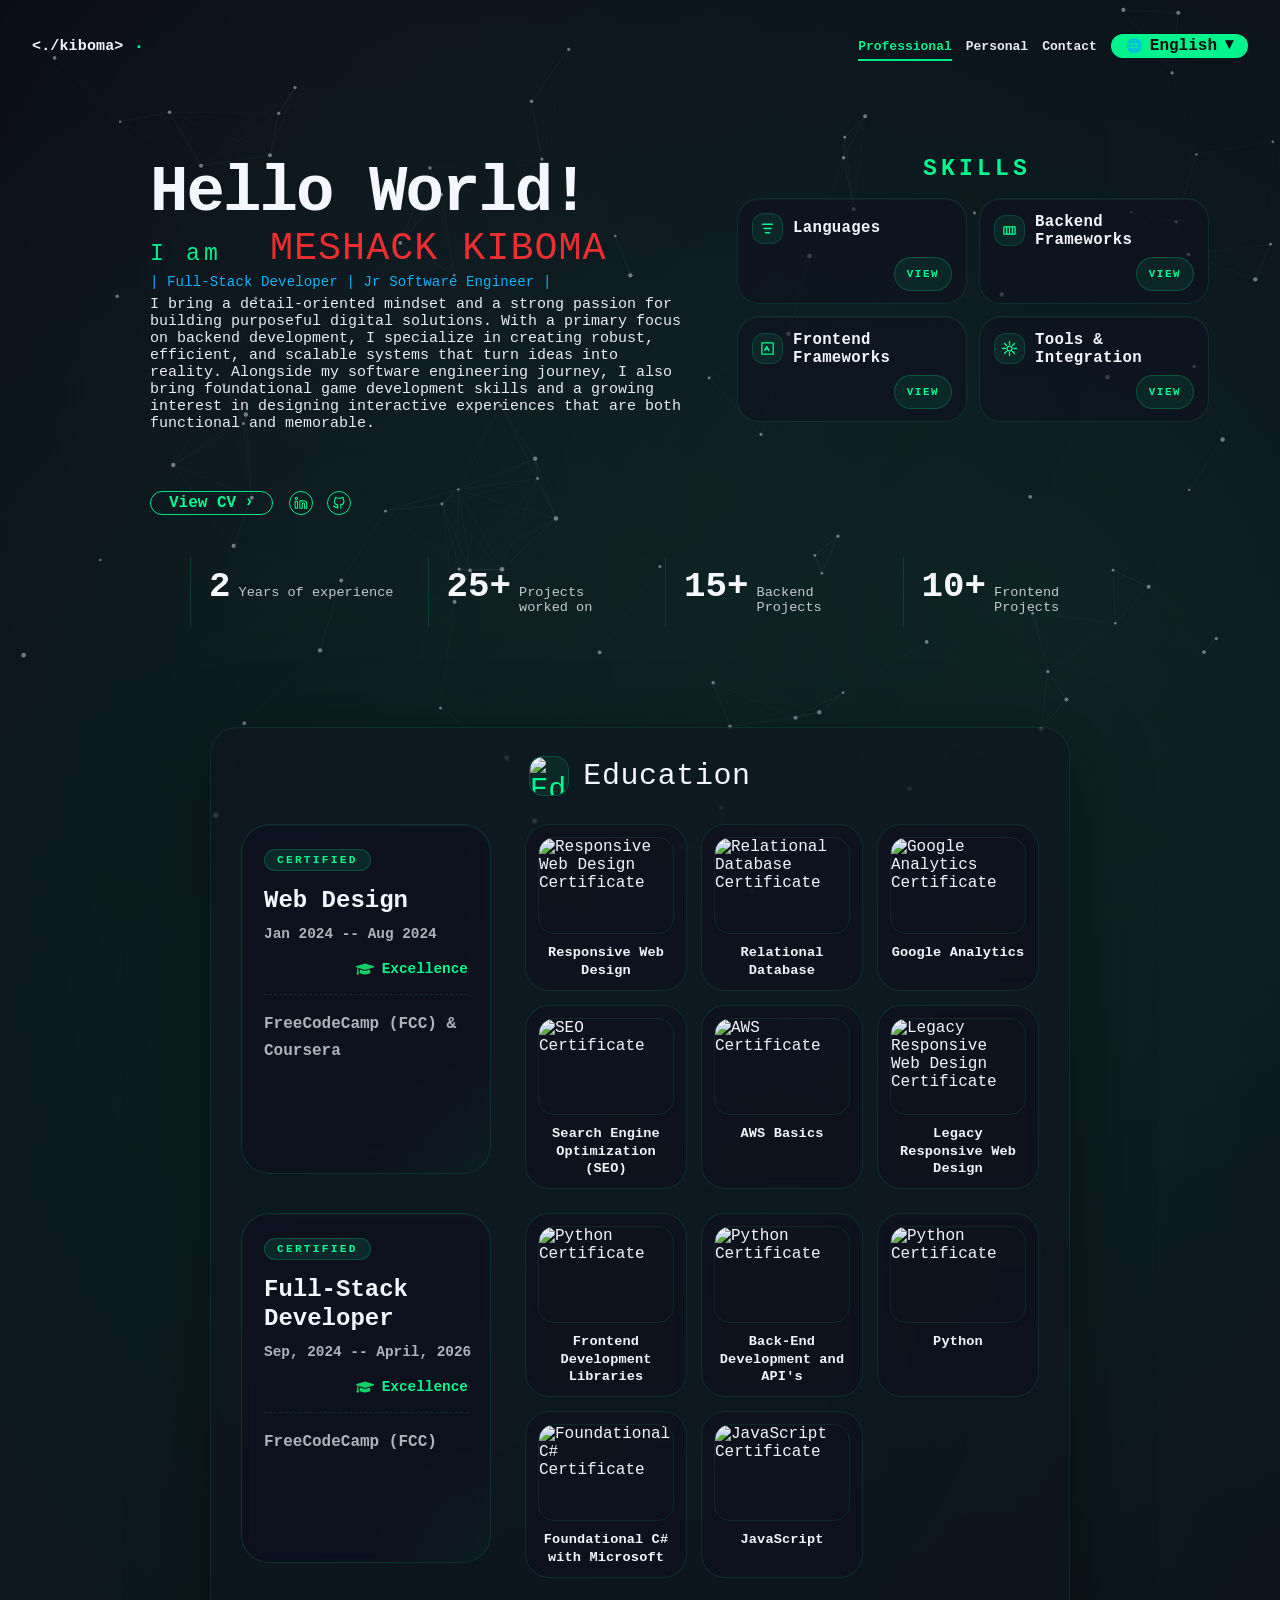
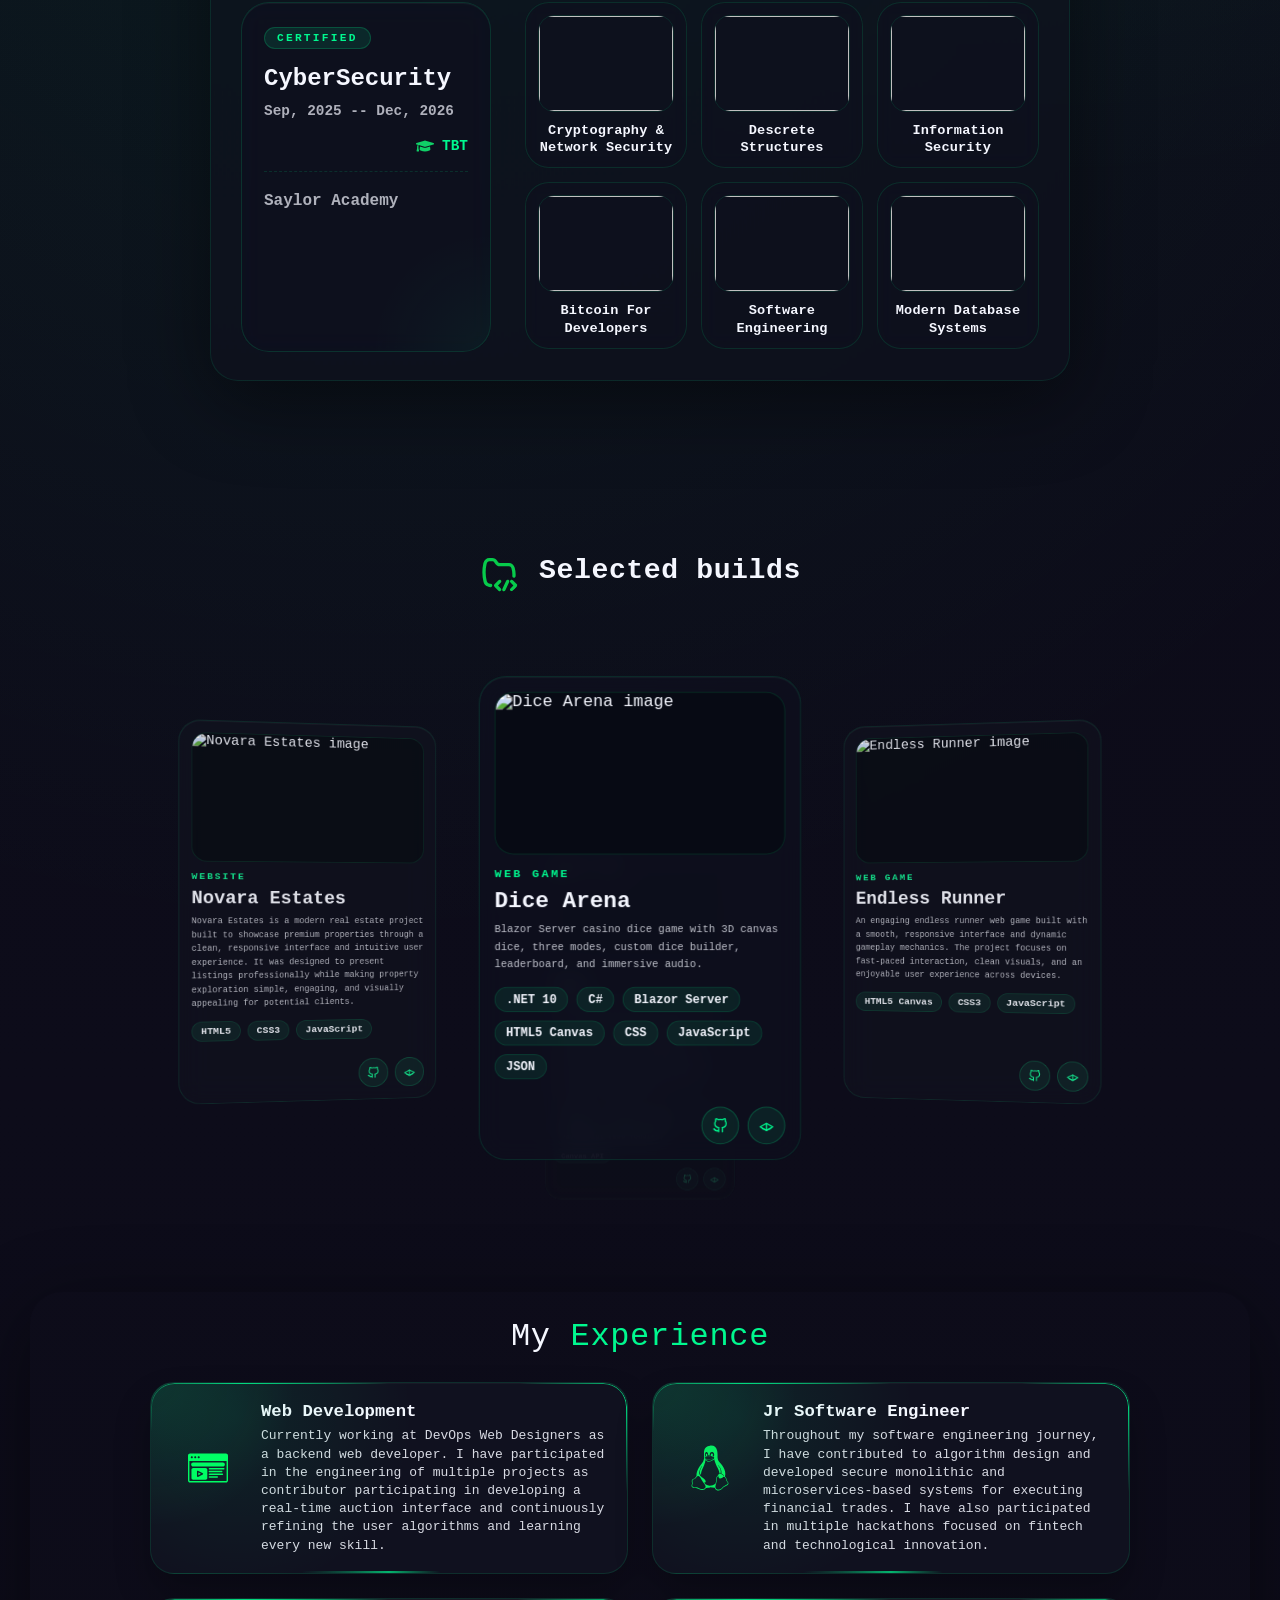
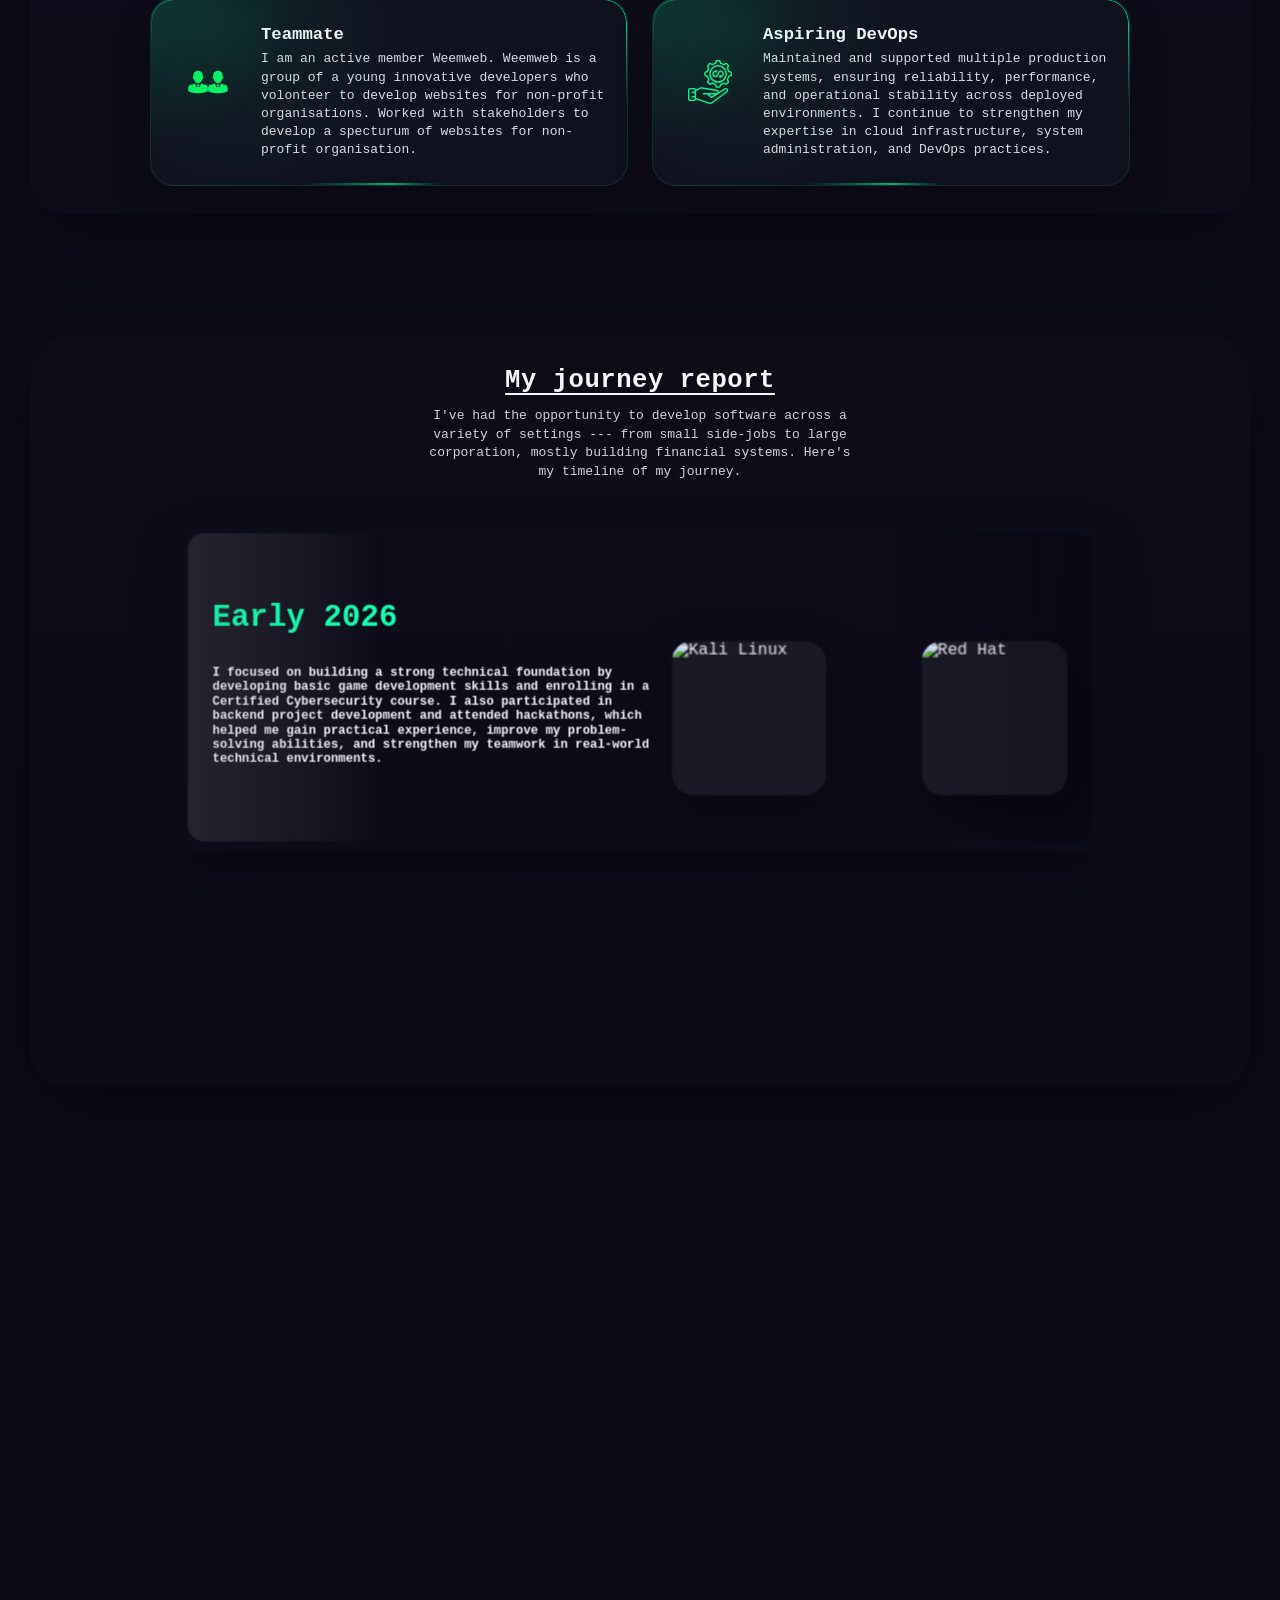
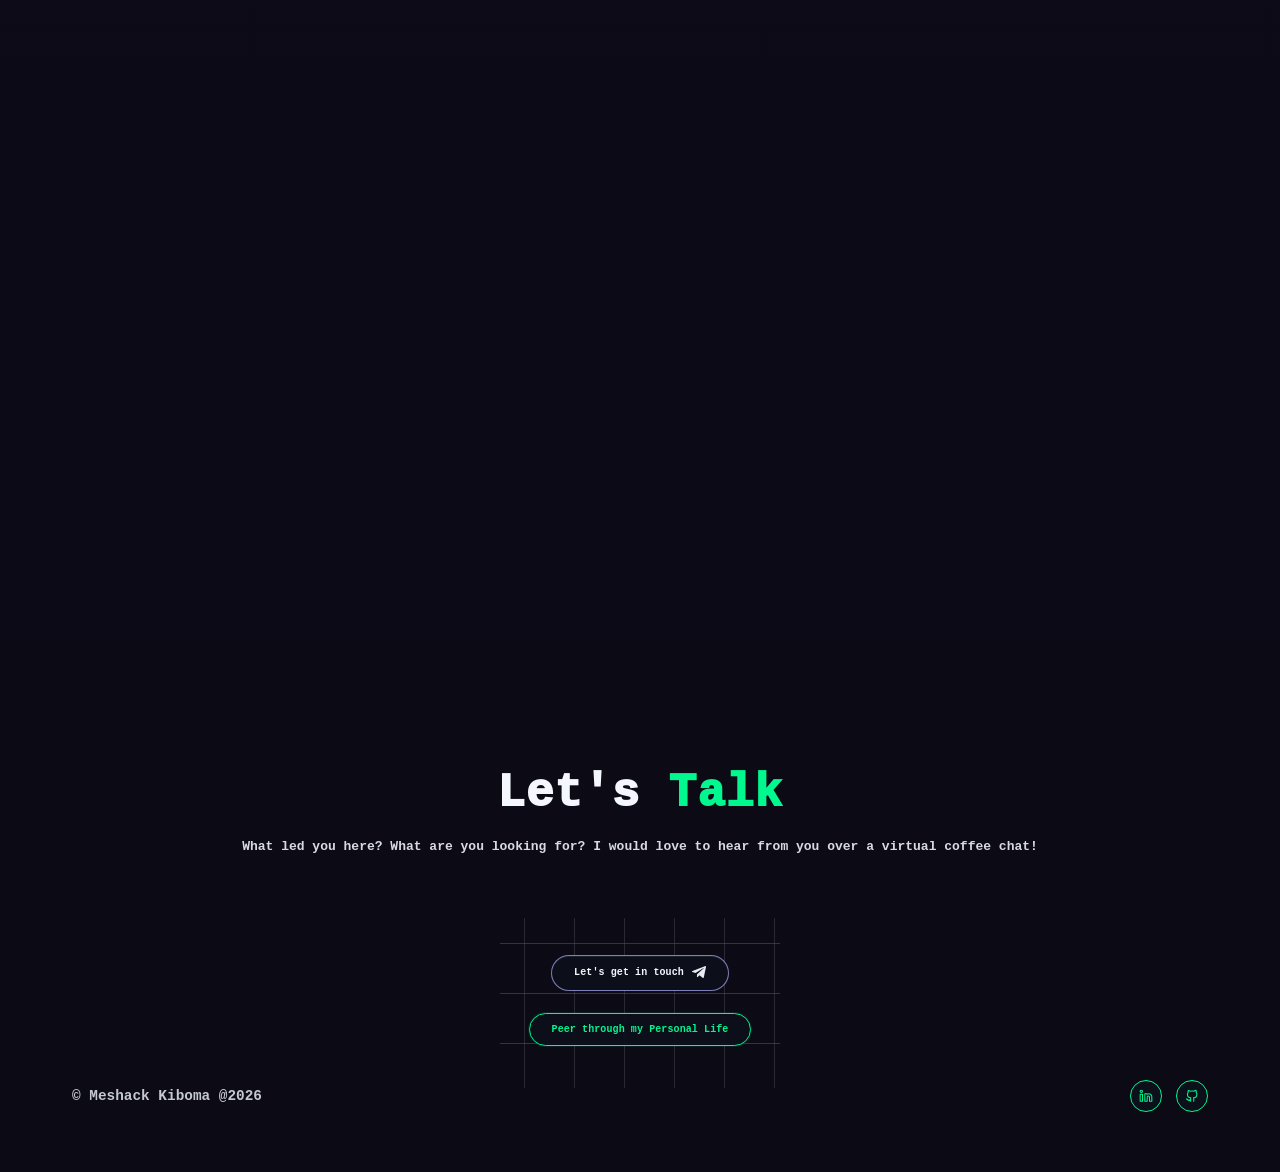
==== commit bbdc0711: "Add more certs" ====
--- a/index.html
+++ b/index.html
@@ -352,6 +352,34 @@
                     </div>
                   </div>
                   <span class="cert-title">Google Analytics</span>
+                </div>
+                <!-- SEO Certificate -->
+                <div class="cert-card" data-cert="Google Analytics" data-link="https://www.coursera.org/account/accomplishments/certificate/CP88QVWBZ6OC">
+                  <div class="cert-image-wrapper">
+                    <img src="https://i.ibb.co/LXsPHZVV/SEO-certificate.png" alt="SEO Certificate" loading="lazy" />
+                    <div class="cert-overlay">
+                      <button class="cert-fullscreen" type="button" aria-label="View full certificate">
+                        <svg viewBox="0 0 24 24" fill="none" stroke="currentColor" stroke-width="2">
+                          <path d="M8 3H5a2 2 0 0 0-2 2v3m18 0V5a2 2 0 0 0-2-2h-3m0 18h3a2 2 0 0 0 2-2v-3M3 16v3a2 2 0 0 0 2 2h3" />
+                        </svg>
+                      </button>
+                    </div>
+                  </div>
+                  <span class="cert-title">Search Engine Optimization (SEO) </span>
+                </div>
+                <!-- AWS Basics Certificate -->
+                <div class="cert-card" data-cert="Google Analytics" data-link="https://www.coursera.org/account/accomplishments/certificate/SLVNGC05JGXC">
+                  <div class="cert-image-wrapper">
+                    <img src="https://i.ibb.co/QF5YDktP/AWS-Certificate.png" alt="AWS Certificate" loading="lazy" />
+                    <div class="cert-overlay">
+                      <button class="cert-fullscreen" type="button" aria-label="View full certificate">
+                        <svg viewBox="0 0 24 24" fill="none" stroke="currentColor" stroke-width="2">
+                          <path d="M8 3H5a2 2 0 0 0-2 2v3m18 0V5a2 2 0 0 0-2-2h-3m0 18h3a2 2 0 0 0 2-2v-3M3 16v3a2 2 0 0 0 2 2h3" />
+                        </svg>
+                      </button>
+                    </div>
+                  </div>
+                  <span class="cert-title">AWS Basics </span>
                 </div>
 
                 <!-- Legacy Responsive Web Design -->
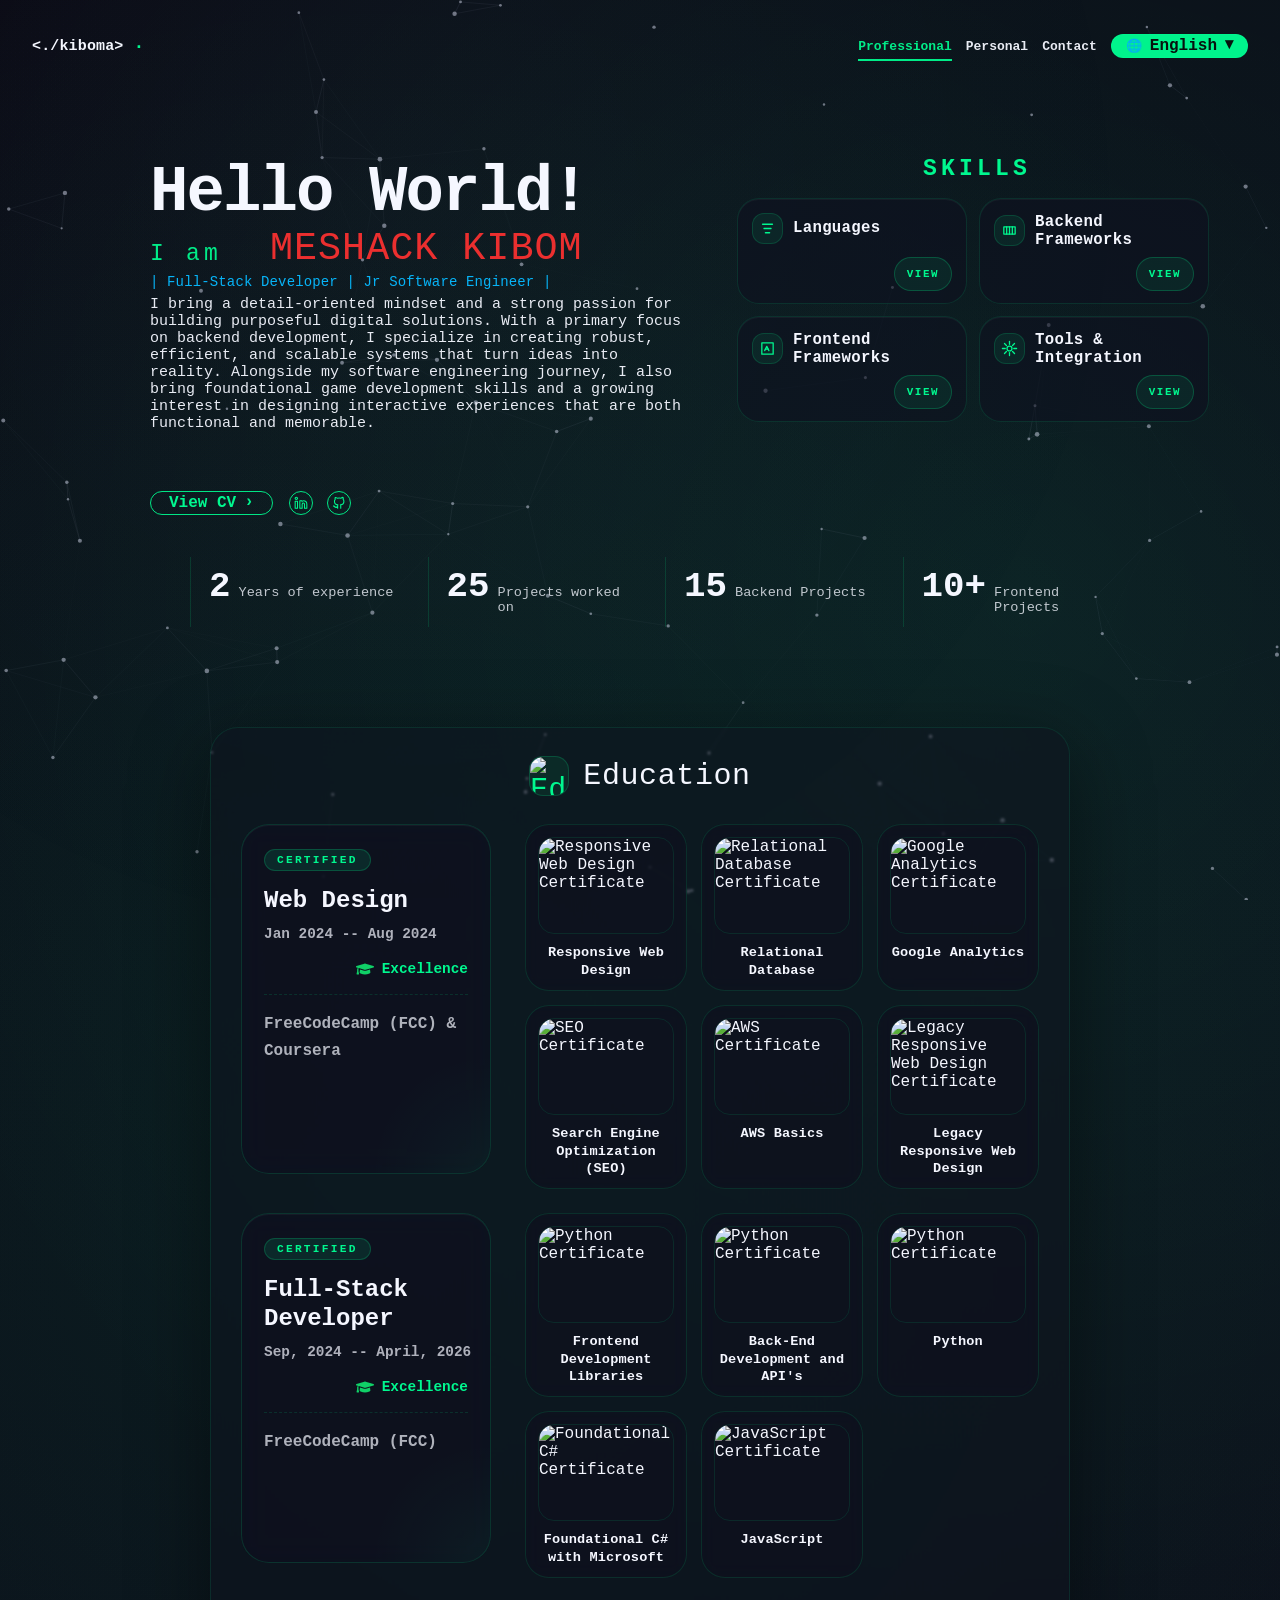
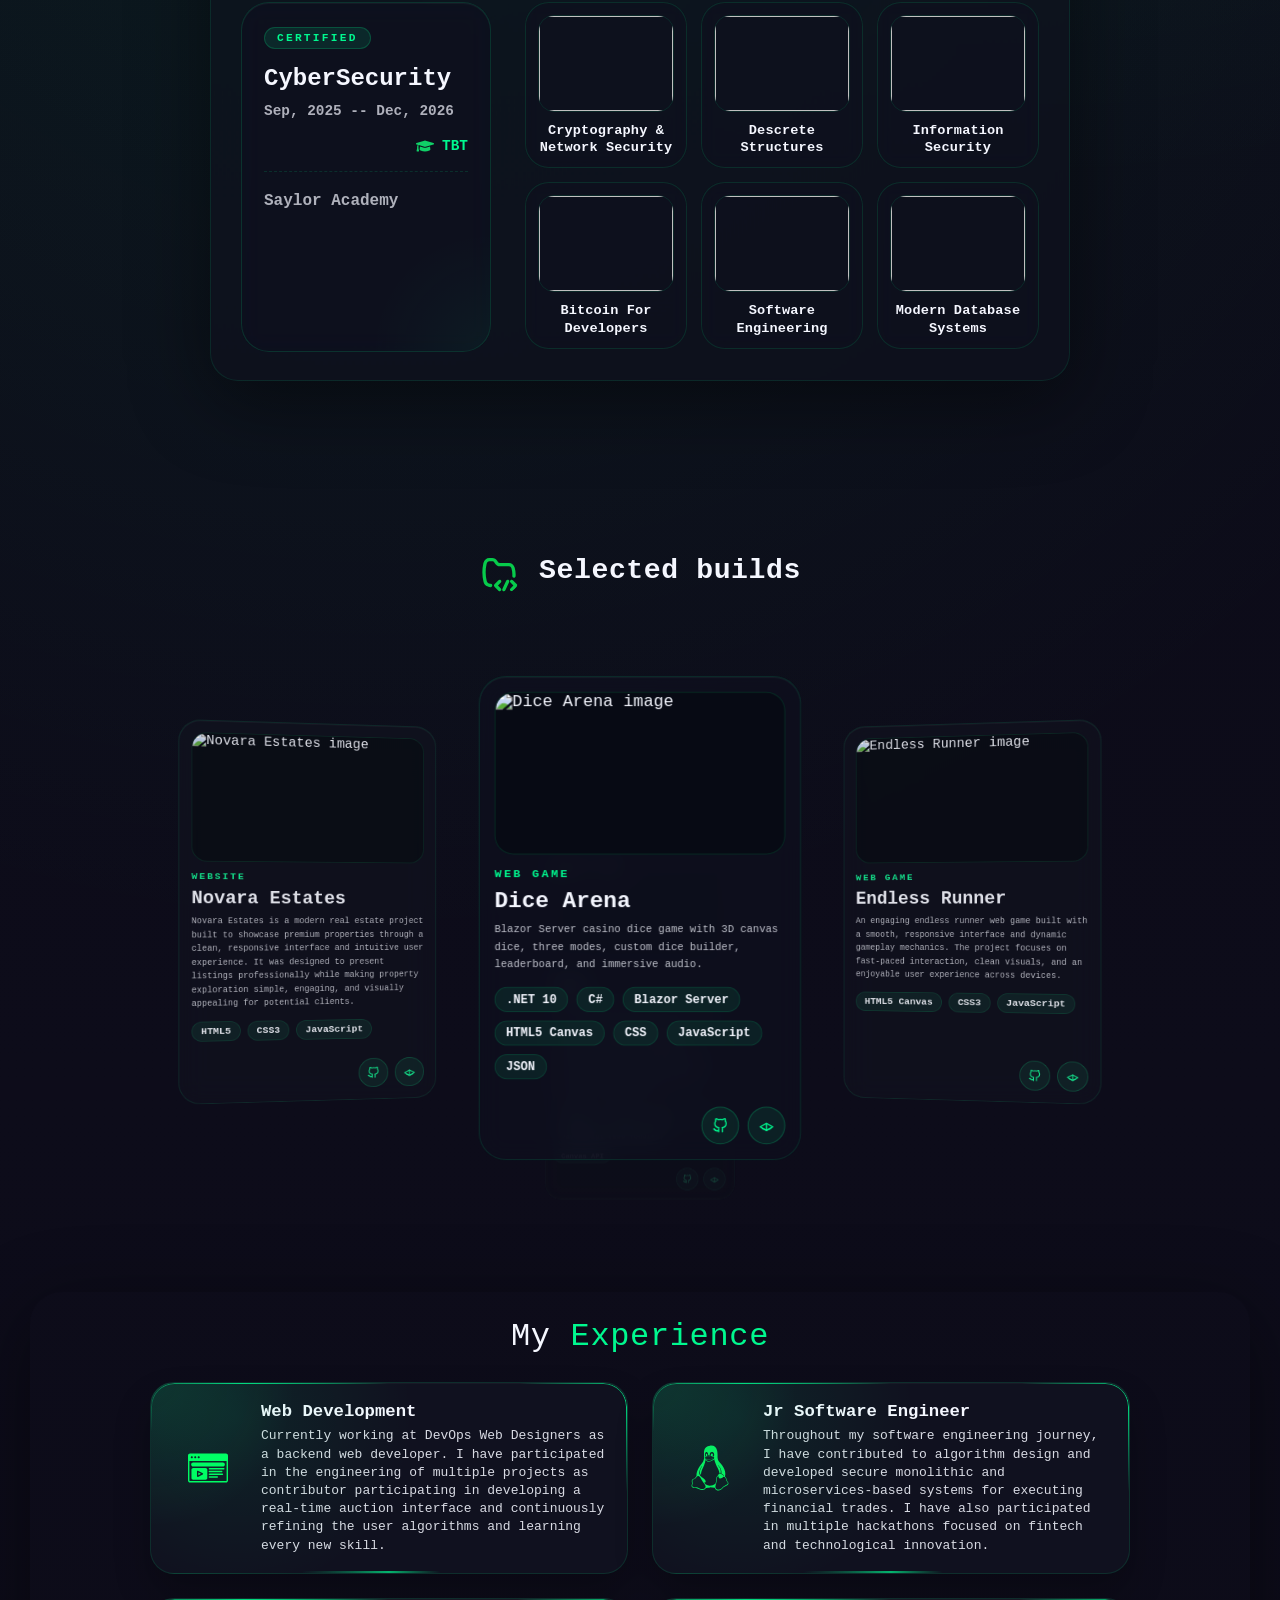
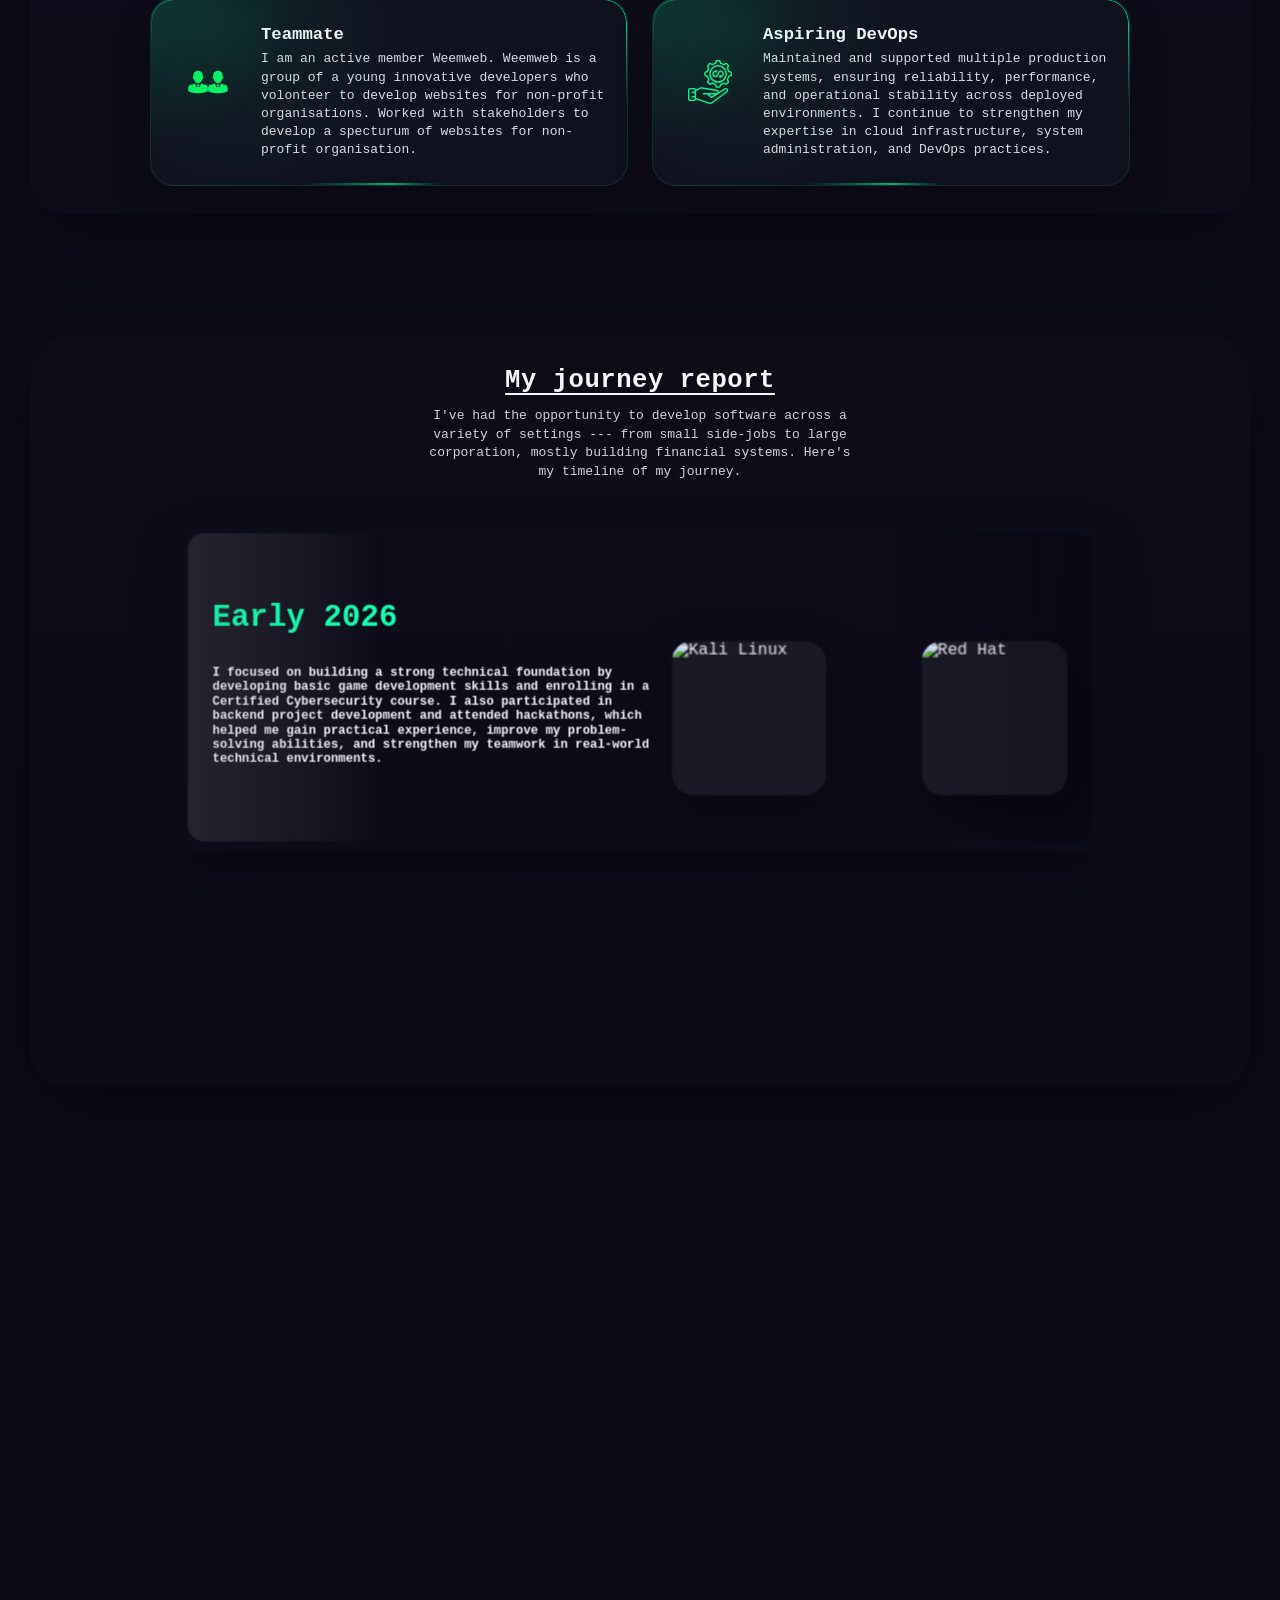
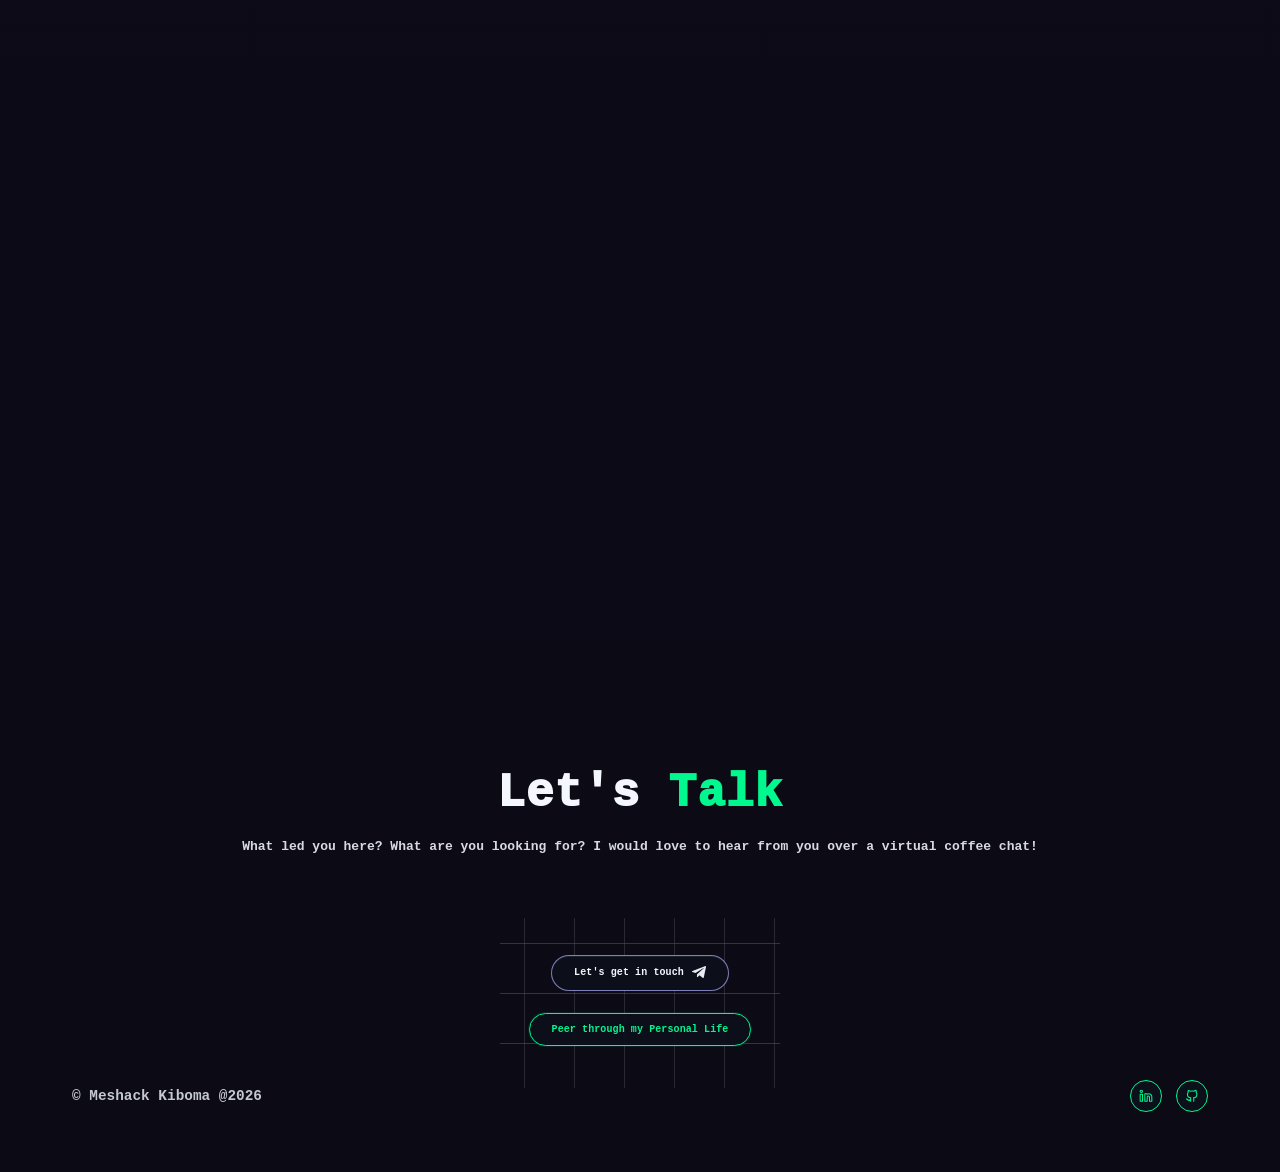
==== commit d7db0207: "Fix HTML entities in index.html" ====
--- a/index.html
+++ b/index.html
@@ -269,11 +269,11 @@
             <span>Years of experience</span>
           </article>
           <article class="stat-card" data-stat>
-            <strong>25+</strong>
+            <strong>25</strong>
             <span>Projects worked on</span>
           </article>
           <article class="stat-card" data-stat>
-            <strong>15+</strong>
+            <strong>15</strong>
             <span>Backend Projects</span>
           </article>
           <article class="stat-card" data-stat>
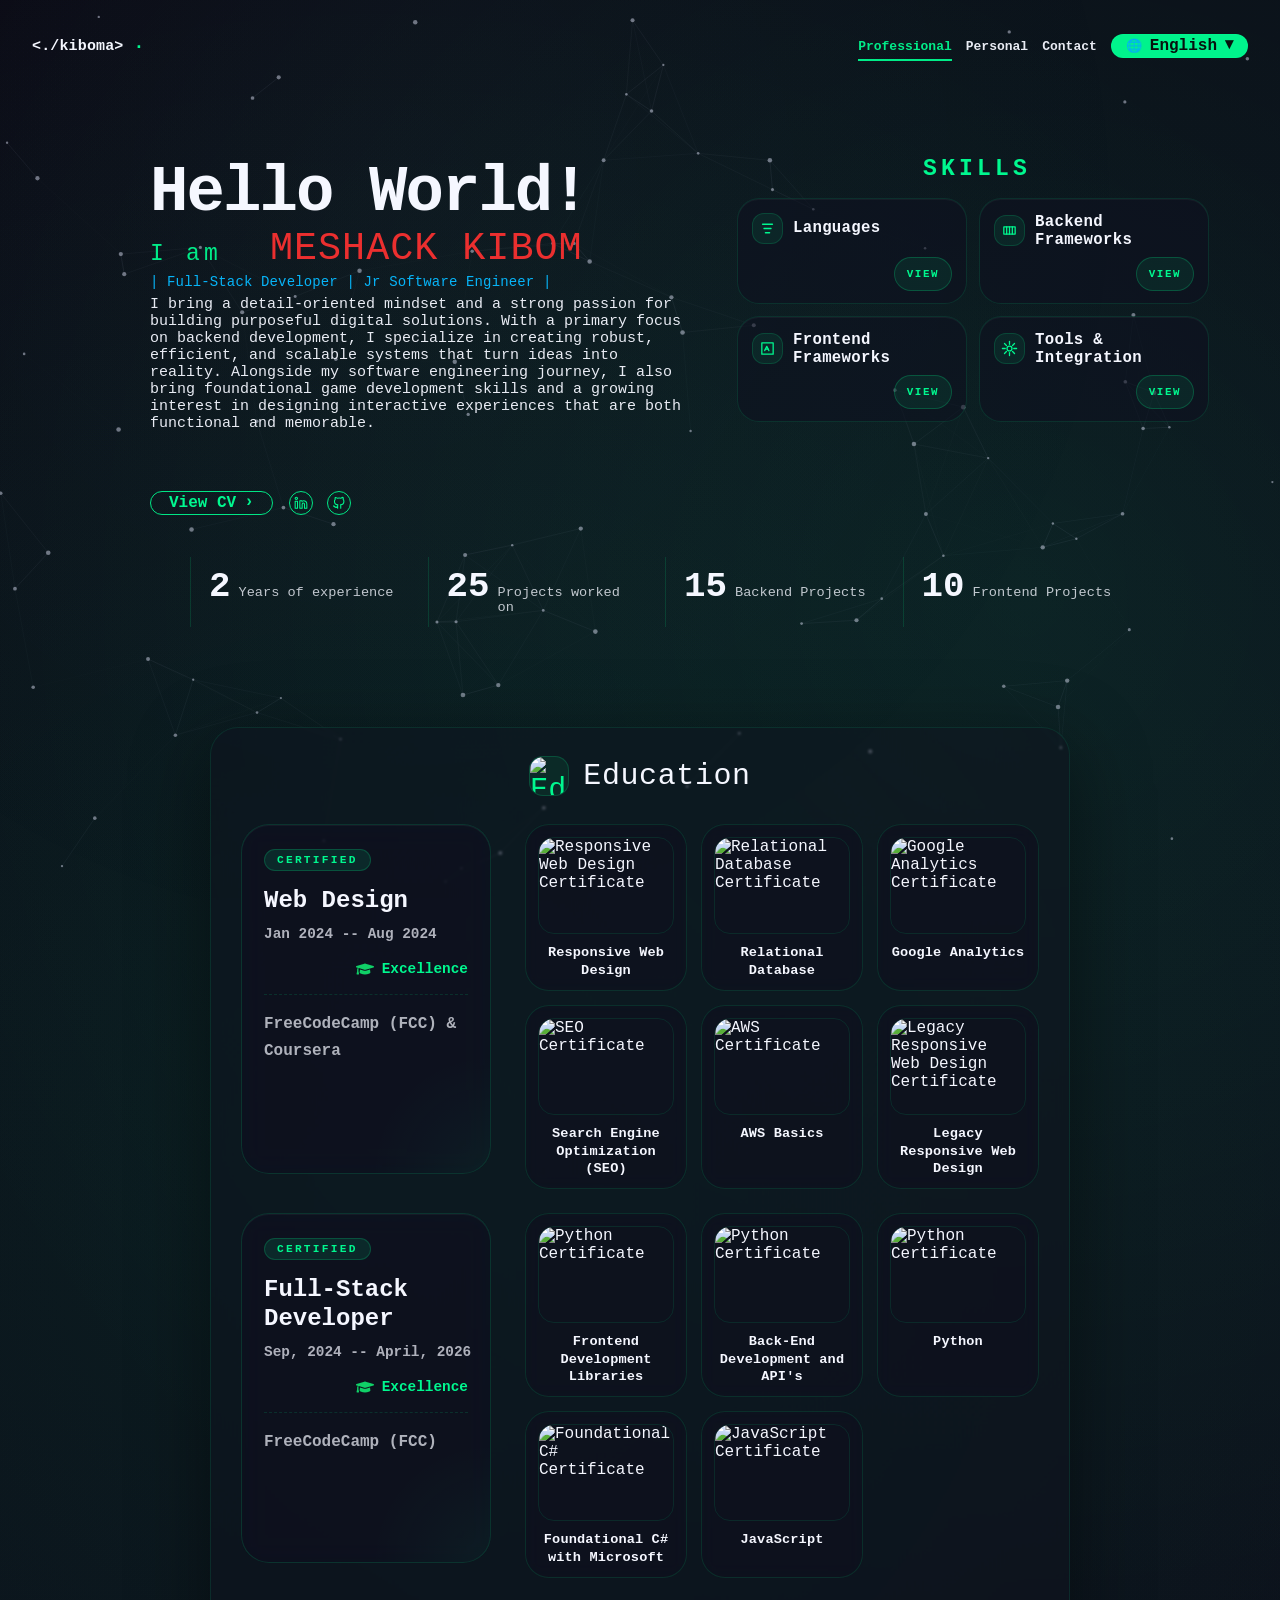
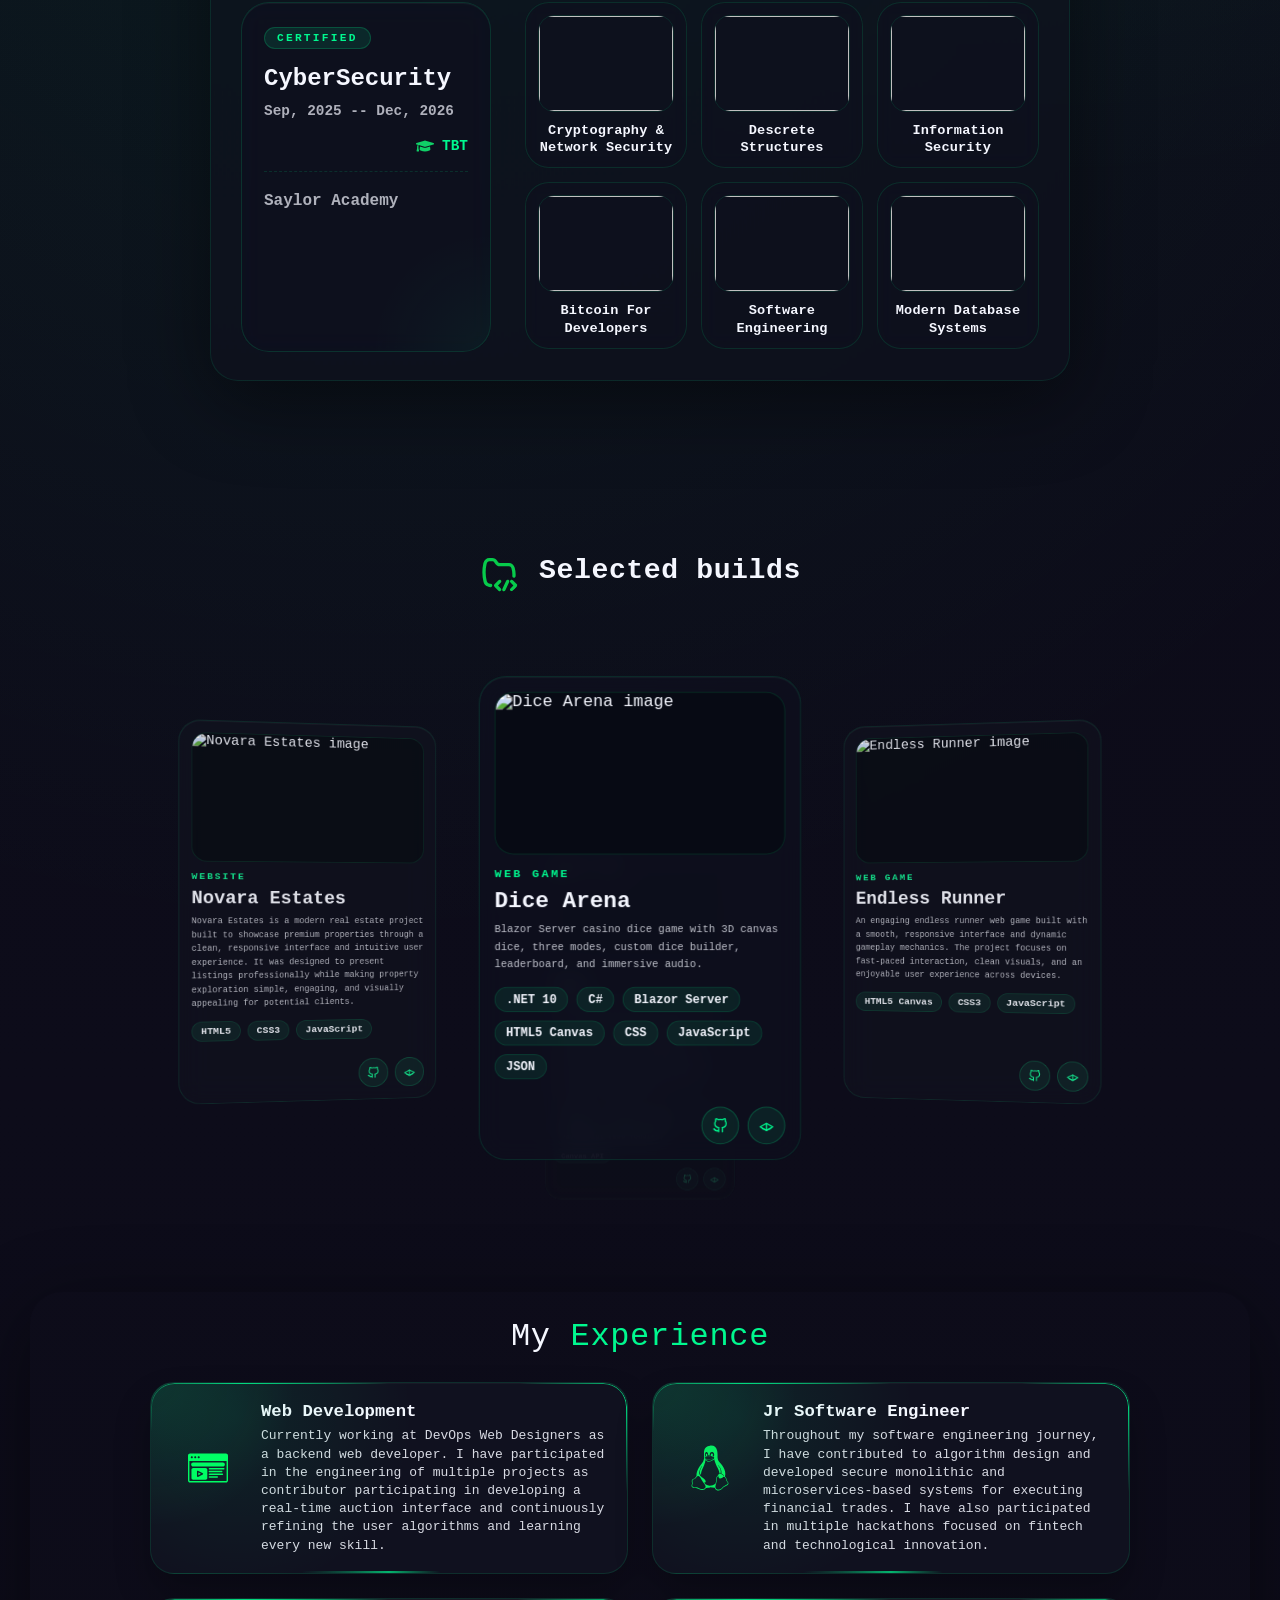
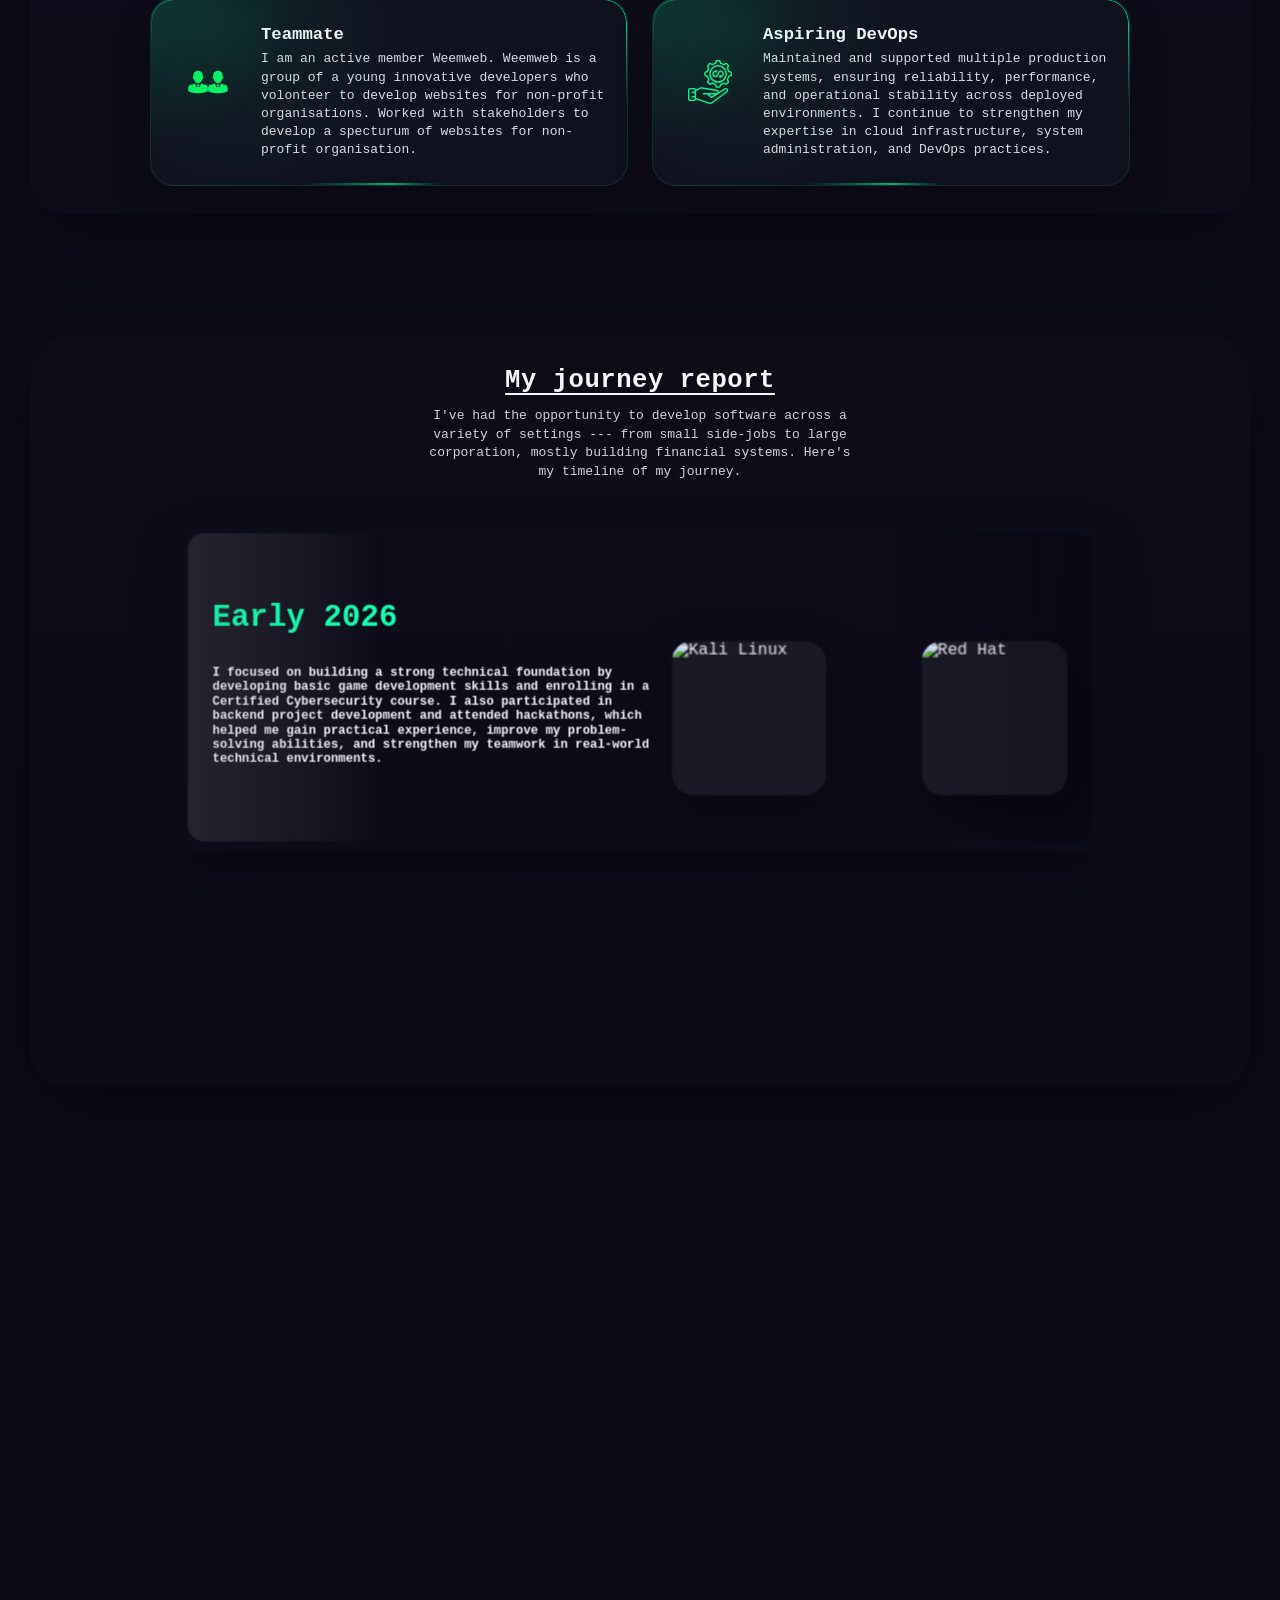
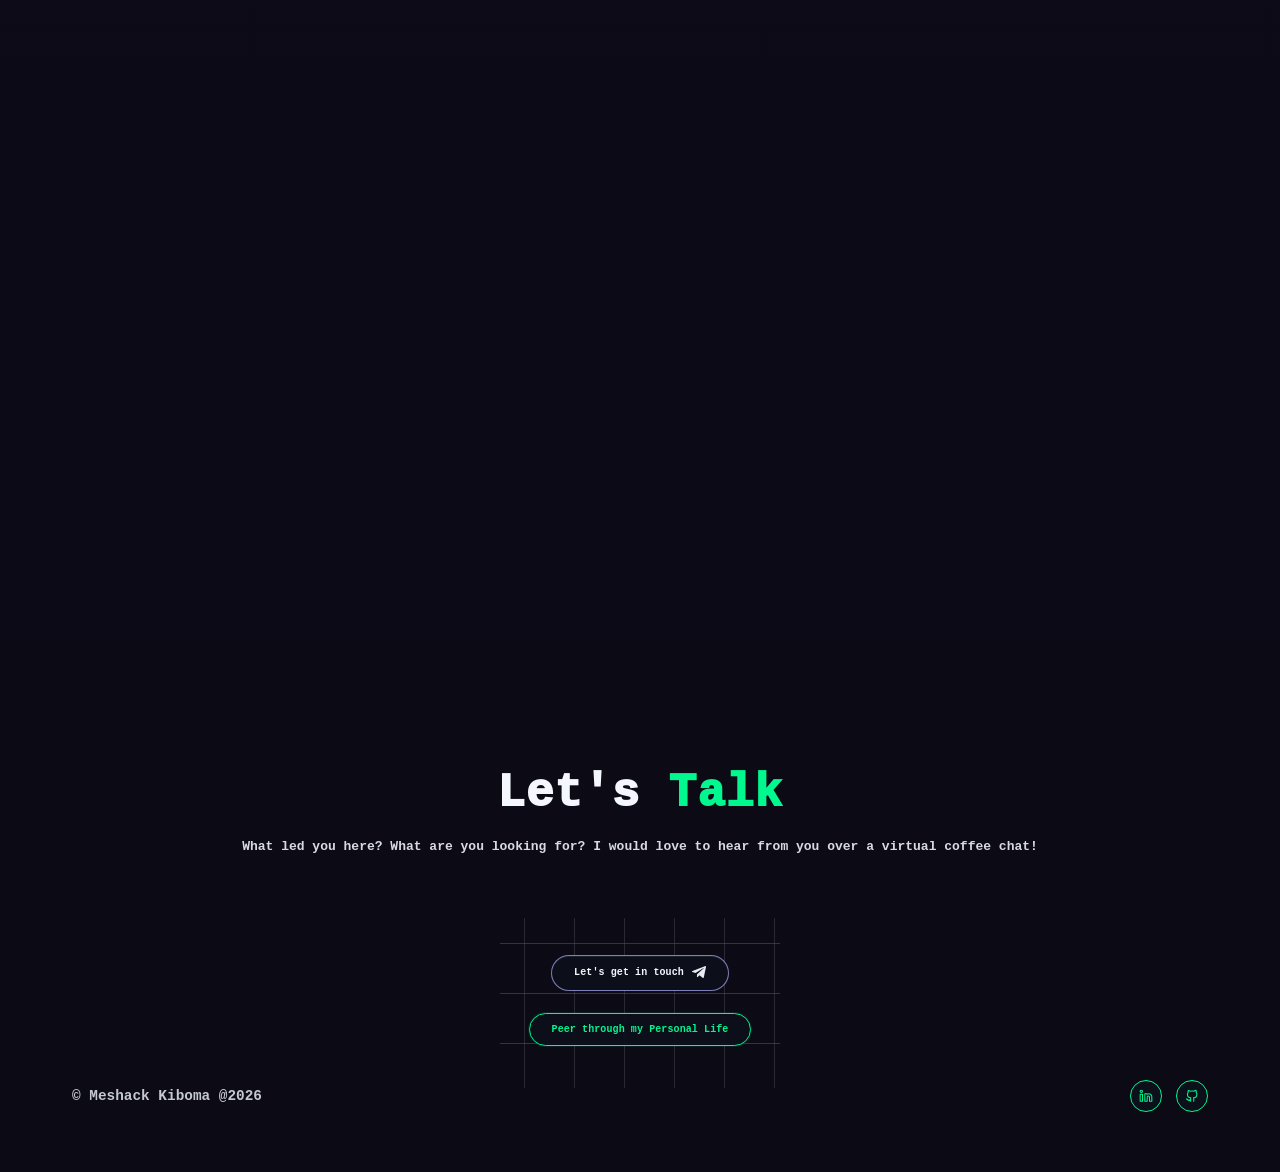
==== commit ddf0af80: "Fix incorrect HTML entity for project count" ====
--- a/index.html
+++ b/index.html
@@ -277,7 +277,7 @@
             <span>Backend Projects</span>
           </article>
           <article class="stat-card" data-stat>
-            <strong>10+</strong>
+            <strong>10</strong>
             <span>Frontend Projects</span>
           </article>
         </section>
